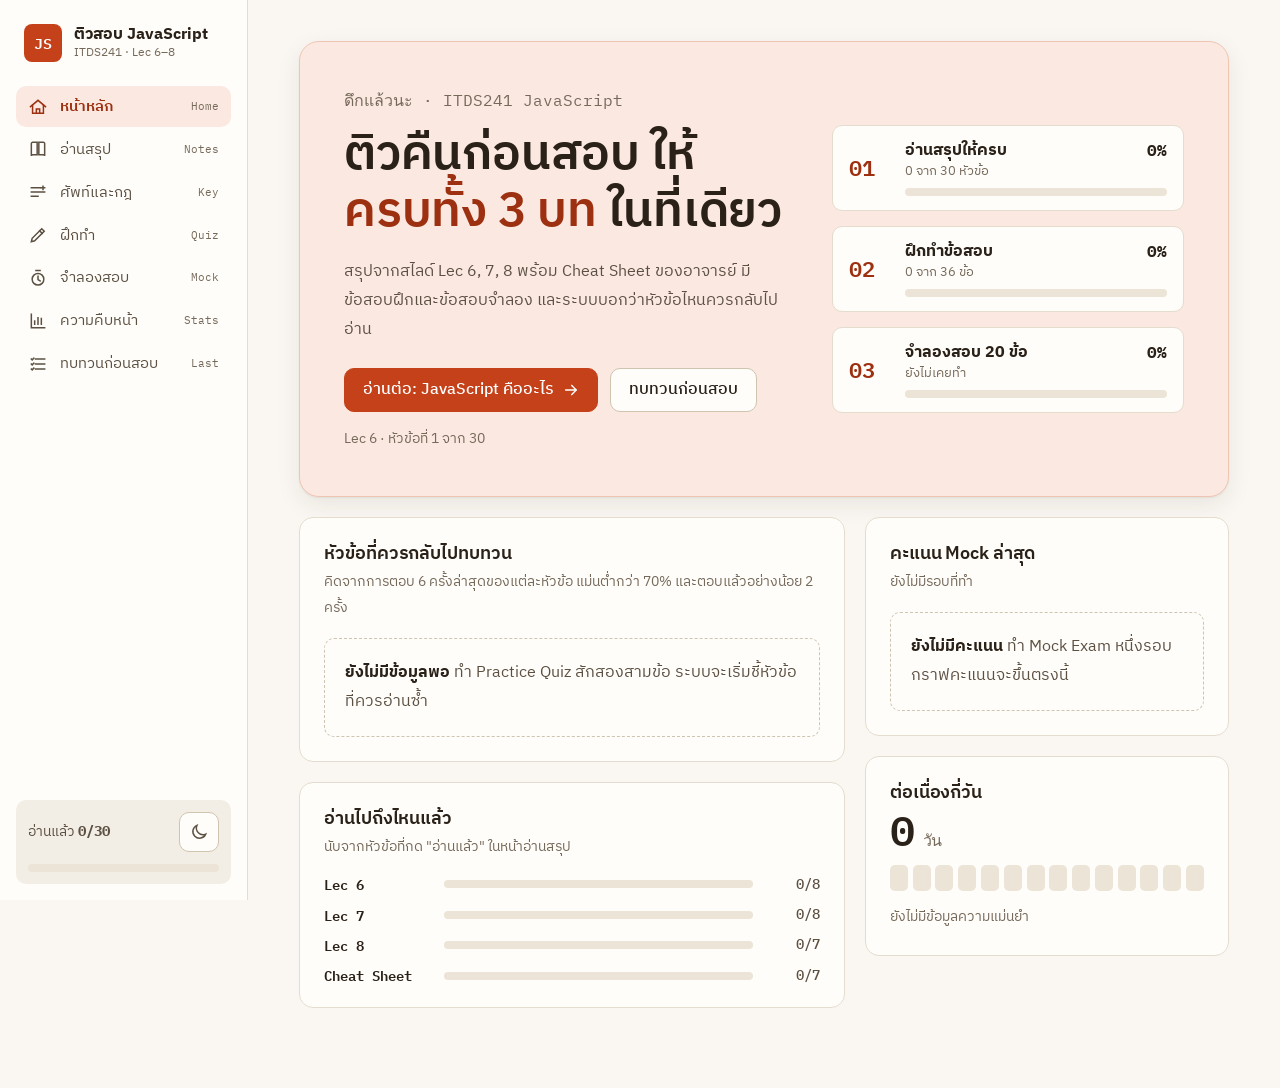
==== JS-Exam-Guide.html @ 0b4a7bf4 "Add JS exam study guide (ITDS241 Lec 6-8 + cheat sheet) Single-file study site with notes, practice " ====
<!doctype html>
<html lang="th" data-theme="light">
<head>
<meta charset="utf-8">
<meta name="viewport" content="width=device-width, initial-scale=1">
<title>JS Exam Guide</title>
<meta name="description" content="สรุปและข้อสอบจำลอง JavaScript ITDS241 Lecture 6, 7, 8 พร้อม Cheat Sheet">
<link rel="preconnect" href="https://fonts.googleapis.com">
<link rel="preconnect" href="https://fonts.gstatic.com" crossorigin>
<link rel="stylesheet" href="https://fonts.googleapis.com/css2?family=IBM+Plex+Mono:wght@400;500;600&family=IBM+Plex+Sans+Thai:wght@400;500;600&display=swap">
<style>
:root {
  --bg: #faf7f2;
  --surface: #fffdf9;
  --surface-2: #f3eee5;
  --surface-3: #ebe4d7;
  --line: #e4dccd;
  --line-strong: #cfc4b0;
  --ink: #2a2118;
  --ink-2: #5c5043;
  --ink-3: #75695a;
  --accent: #c4411a;
  --accent-strong: #9c3010;
  --accent-soft: #fbe9e1;
  --accent-line: #efc4b3;
  --amber: #e8a21a;
  --ok: #1f7a45;
  --ok-soft: #e3f2e8;
  --ok-line: #b5dcc3;
  --bad: #b3261e;
  --bad-soft: #fbe6e4;
  --bad-line: #efbcb7;
  --warn: #7a4e00;
  --warn-soft: #fbf0d4;
  --warn-line: #ecd28f;
  --c-kw: #0e6b5c;
  --c-str: #8a5200;
  --c-num: #b0431a;
  --c-com: #75695a;
  --c-fn: #7a4a12;
  --c-bi: #4a6b1f;
  --c-tag: #0e6b5c;
  --c-attr: #8a5200;
  --shadow: 0 1px 2px rgba(42, 33, 24, .06), 0 8px 24px rgba(42, 33, 24, .08);
  --glass: rgba(250, 247, 242, .82);
  --r-lg: 14px;
  --r-md: 10px;
  --r-sm: 6px;
  --rail: 15.5rem;
  --font: "IBM Plex Sans Thai", "Leelawadee UI", "Noto Sans Thai", Tahoma, system-ui, sans-serif;
  --mono: "IBM Plex Mono", "Cascadia Mono", Consolas, "Courier New", monospace;
  color-scheme: light;
}

:root[data-theme="dark"] {
  --bg: #1b1713;
  --surface: #241f19;
  --surface-2: #2c261f;
  --surface-3: #383028;
  --line: #3a332a;
  --line-strong: #52483b;
  --ink: #f2eadd;
  --ink-2: #cdc1ae;
  --ink-3: #a79a86;
  --accent: #ff8a5c;
  --accent-strong: #ffb08e;
  --accent-soft: #3b2518;
  --accent-line: #6a3d27;
  --amber: #f2b13a;
  --ok: #72d198;
  --ok-soft: #1c3427;
  --ok-line: #2f5c43;
  --bad: #ff948c;
  --bad-soft: #3d2120;
  --bad-line: #6c3835;
  --warn: #f2c14e;
  --warn-soft: #382c10;
  --warn-line: #6a5420;
  --c-kw: #5fd4bd;
  --c-str: #f2c26b;
  --c-num: #ff9a6e;
  --c-com: #a79a86;
  --c-fn: #e0b27a;
  --c-bi: #a9cf74;
  --c-tag: #5fd4bd;
  --c-attr: #f2c26b;
  --shadow: 0 1px 2px rgba(0, 0, 0, .3), 0 10px 28px rgba(0, 0, 0, .35);
  --glass: rgba(27, 23, 19, .82);
  color-scheme: dark;
}

*, *::before, *::after { box-sizing: border-box; }
html { scroll-behavior: smooth; scroll-padding-top: 5.5rem; -webkit-text-size-adjust: 100%; }
body {
  margin: 0;
  background: var(--bg);
  color: var(--ink);
  font: 400 1rem/1.8 var(--font);
  -webkit-font-smoothing: antialiased;
  transition: background-color .25s ease, color .25s ease;
}
h1, h2, h3, h4 { margin: 0; font-weight: 600; line-height: 1.3; letter-spacing: -.005em; }
p { margin: 0 0 1em; }
a { color: var(--accent-strong); text-underline-offset: 3px; }
code, kbd, pre { font-family: var(--mono); }
:focus-visible { outline: 2px solid var(--accent); outline-offset: 2px; border-radius: 4px; }
button { font: inherit; color: inherit; cursor: pointer; }
.sr { position: absolute; width: 1px; height: 1px; overflow: hidden; clip: rect(0 0 0 0); white-space: nowrap; }

/* ---------- shell ---------- */
.app { display: grid; grid-template-columns: var(--rail) minmax(0, 1fr); min-height: 100vh; }
.rail {
  position: sticky; top: 0; height: 100vh; overflow-y: auto;
  display: flex; flex-direction: column; gap: 1.5rem;
  padding: 1.5rem 1rem 1rem;
  background: var(--surface); border-right: 1px solid var(--line);
}
.brand { display: flex; align-items: center; gap: .75rem; padding: 0 .5rem; text-decoration: none; color: var(--ink); }
.brand-mark {
  display: grid; place-items: center; width: 2.4rem; height: 2.4rem;
  background: var(--accent); color: #fff; border-radius: 8px;
  font: 600 .95rem/1 var(--mono);
}
.brand b { display: block; font-size: 1rem; line-height: 1.25; }
.brand small { display: block; color: var(--ink-3); font-size: .78rem; line-height: 1.3; }
.nav { display: flex; flex-direction: column; gap: .15rem; }
.nav a {
  display: flex; align-items: center; gap: .75rem;
  padding: .6rem .75rem; border-radius: var(--r-md);
  color: var(--ink-2); text-decoration: none; font-size: .95rem; line-height: 1.4;
  transition: background-color .15s, color .15s;
}
.nav a svg { flex: none; }
.nav a:hover { background: var(--surface-2); color: var(--ink); }
.nav a[aria-current="page"] { background: var(--accent-soft); color: var(--accent-strong); font-weight: 600; }
.nav .nav-en { margin-left: auto; font: 400 .7rem/1 var(--mono); color: var(--ink-3); }
.rail-foot { margin-top: auto; display: grid; gap: .75rem; padding: .75rem; background: var(--surface-2); border-radius: var(--r-md); }
.rail-foot .row { display: flex; align-items: center; justify-content: space-between; gap: .5rem; font-size: .85rem; color: var(--ink-2); }
.stage { min-width: 0; display: flex; flex-direction: column; }
.topbar { display: none; align-items: center; gap: .75rem; padding: .6rem 1rem; position: sticky; top: 0; z-index: 30; background: var(--glass); backdrop-filter: blur(10px); -webkit-backdrop-filter: blur(10px); border-bottom: 1px solid var(--line); }
.topbar .crumb { font-weight: 600; }
.topbar .spacer { flex: 1; }
.scrim { display: none; }
#view { flex: 1; padding: clamp(1.25rem, 3.2vw, 3rem) clamp(1rem, 4vw, 3.5rem) 5rem; outline: none; }
.page { max-width: 68rem; margin-inline: auto; animation: pageIn .26s cubic-bezier(.2, .7, .2, 1) both; }
@keyframes pageIn { from { opacity: 0; transform: translateY(10px); } to { opacity: 1; transform: none; } }
.readbar { position: fixed; inset: 0 0 auto 0; height: 3px; z-index: 60; pointer-events: none; opacity: 0; transition: opacity .2s; }
.readbar.on { opacity: 1; }
.readbar i { display: block; height: 100%; width: 100%; transform-origin: left; transform: scaleX(0); background: linear-gradient(90deg, var(--accent), var(--amber)); }

/* ---------- common ---------- */
.page-head { margin-bottom: 2rem; max-width: 46rem; }
.page-head .kicker { color: var(--ink-3); font: 500 .85rem/1.4 var(--mono); margin-bottom: .5rem; }
.page-head h1 { font-size: clamp(1.7rem, 3vw, 2.3rem); }
.page-head p { color: var(--ink-2); margin: .6rem 0 0; }
.btn {
  display: inline-flex; align-items: center; justify-content: center; gap: .5rem;
  min-height: 2.75rem; padding: .55rem 1.1rem;
  background: var(--surface); border: 1px solid var(--line-strong); border-radius: var(--r-md);
  font-weight: 500; line-height: 1.3; text-decoration: none; color: var(--ink);
  transition: transform .12s ease, background-color .15s, border-color .15s, box-shadow .15s;
}
.btn:hover { border-color: var(--ink-3); background: var(--surface-2); }
.btn:active { transform: scale(.97); }
.btn-primary { background: var(--accent); border-color: var(--accent); color: #fff; }
.btn-primary:hover { background: var(--accent-strong); border-color: var(--accent-strong); color: #fff; }
:root[data-theme="dark"] .btn-primary { color: #1b1713; }
:root[data-theme="dark"] .btn-primary:hover { color: #1b1713; }
.btn-sm { min-height: 2.25rem; padding: .3rem .75rem; font-size: .88rem; }
.btn[disabled] { opacity: .45; pointer-events: none; }
.icon-btn { display: inline-grid; place-items: center; width: 2.5rem; height: 2.5rem; border: 1px solid var(--line-strong); background: var(--surface); border-radius: var(--r-md); transition: background-color .15s, transform .12s; }
.icon-btn:hover { background: var(--surface-2); }
.icon-btn:active { transform: scale(.93); }
.card { background: var(--surface); border: 1px solid var(--line); border-radius: var(--r-lg); padding: 1.5rem; }
.card h2 { font-size: 1.15rem; margin-bottom: .25rem; }
.card .sub { color: var(--ink-3); font-size: .9rem; margin: 0 0 1rem; }
.chip { display: inline-block; padding: .05rem .5rem; border-radius: var(--r-sm); background: var(--surface-2); color: var(--ink-2); font: 500 .78rem/1.7 var(--mono); border: 1px solid var(--line); }
.chip.acc { background: var(--accent-soft); color: var(--accent-strong); border-color: var(--accent-line); }
.bar { height: .5rem; background: var(--surface-3); border-radius: 99px; overflow: hidden; }
.bar > i { display: block; height: 100%; width: 0; background: var(--accent); border-radius: inherit; transition: width .6s cubic-bezier(.2, .7, .2, 1); }
.bar.ok > i { background: var(--ok); }
.bar.bad > i { background: var(--bad); }
.seg { display: inline-flex; flex-wrap: wrap; gap: .25rem; padding: .25rem; background: var(--surface-2); border-radius: var(--r-md); border: 1px solid var(--line); }
.seg button { border: 0; background: transparent; padding: .35rem .8rem; min-height: 2.25rem; border-radius: 8px; color: var(--ink-2); font-size: .9rem; transition: background-color .15s, color .15s; }
.seg button:hover { color: var(--ink); }
.seg button[aria-pressed="true"], .seg button[aria-selected="true"] { background: var(--surface); color: var(--ink); font-weight: 600; box-shadow: 0 1px 2px rgba(42, 33, 24, .12); }
.empty { padding: 1.25rem; border: 1px dashed var(--line-strong); border-radius: var(--r-md); color: var(--ink-2); background: var(--surface); }
.empty b { color: var(--ink); }
.muted { color: var(--ink-3); }
.mono { font-family: var(--mono); }

/* ---------- dashboard ---------- */
.hero { display: grid; grid-template-columns: minmax(0, 1.25fr) minmax(0, 1fr); gap: clamp(1.5rem, 4vw, 3rem); padding: clamp(1.5rem, 3.5vw, 2.75rem); background: var(--accent-soft); border: 1px solid var(--accent-line); border-radius: 20px; box-shadow: var(--shadow); }
.hero h1 { font-size: clamp(1.9rem, 3.8vw, 3rem); line-height: 1.2; margin-bottom: 1rem; }
.hero h1 em { font-style: normal; color: var(--accent-strong); }
.hero .lead { color: var(--ink-2); max-width: 32rem; }
.hero .actions { display: flex; flex-wrap: wrap; gap: .75rem; margin-top: 1.5rem; }
.plan { display: grid; gap: .9rem; align-content: center; list-style: none; margin: 0; padding: 0; }
.plan li { display: grid; grid-template-columns: 2.6rem 1fr; gap: .9rem; align-items: center; padding: .9rem 1rem; background: var(--surface); border: 1px solid var(--line); border-radius: var(--r-md); transition: transform .15s ease, border-color .15s; }
.plan li:hover { transform: translateY(-2px); border-color: var(--accent-line); }
.plan .n { font: 600 1.35rem/1 var(--mono); color: var(--accent-strong); }
.plan li.done .n { color: var(--ok); }
.plan a { color: inherit; text-decoration: none; display: contents; }
.plan b { display: flex; justify-content: space-between; gap: .5rem; font-size: .98rem; line-height: 1.4; }
.plan small { display: block; color: var(--ink-3); margin-bottom: .45rem; font-size: .84rem; line-height: 1.4; }
.dash-grid { display: grid; grid-template-columns: minmax(0, 1.5fr) minmax(0, 1fr); gap: 1.25rem; margin-top: 1.25rem; align-items: start; }
.stack { display: grid; gap: 1.25rem; }
.weak-list { display: grid; gap: .5rem; list-style: none; padding: 0; margin: 0; }
.weak-item { display: grid; grid-template-columns: 1fr auto; gap: .2rem 1rem; align-items: center; padding: .75rem .95rem; background: var(--surface); border: 1px solid var(--line-strong); border-radius: var(--r-md); text-decoration: none; color: var(--ink); transition: transform .15s, border-color .15s, background-color .15s; }
.weak-item:hover { transform: translateX(3px); border-color: var(--bad); background: var(--bad-soft); }
.weak-item b { font-weight: 600; line-height: 1.4; }
.weak-item .pct { font: 600 .85rem/1 var(--mono); color: var(--bad); background: var(--bad-soft); border: 1px solid var(--bad-line); border-radius: var(--r-sm); padding: .3rem .5rem; }
.weak-item small { grid-column: 1 / -1; color: var(--ink-3); font-size: .85rem; line-height: 1.4; }
.spark { width: 100%; height: auto; display: block; }
.spark text { font: 500 11px var(--mono); fill: var(--ink-3); }
.big-num { font: 600 2.6rem/1 var(--mono); letter-spacing: -.02em; }
.streak-row { display: flex; gap: .3rem; margin-top: .9rem; }
.streak-row .d { flex: 1; height: 1.6rem; max-width: 1.6rem; border-radius: 5px; background: var(--surface-3); }
.streak-row .d.on { background: var(--accent); }
.lec-rows { display: grid; gap: 1rem; }
.lec-row { display: grid; grid-template-columns: 6.5rem 1fr auto; align-items: center; gap: 1rem; }
.lec-row .tag { font: 600 .9rem/1 var(--mono); }
.lec-row .pct { font: 500 .85rem/1 var(--mono); color: var(--ink-2); min-width: 3.2rem; text-align: right; }

/* ---------- notes ---------- */
.notes-bar { position: sticky; top: 0; z-index: 25; margin: 0 calc(-1 * clamp(1rem, 4vw, 3.5rem)) 1.5rem; padding: .7rem clamp(1rem, 4vw, 3.5rem); background: var(--glass); backdrop-filter: blur(10px); -webkit-backdrop-filter: blur(10px); border-bottom: 1px solid var(--line); display: flex; flex-wrap: wrap; align-items: center; gap: .75rem; }
.notes-bar .grow { flex: 1; min-width: 0; }
.notes-bar .toc-btn { display: none; }
.reader { display: grid; grid-template-columns: minmax(0, 46rem) 14.5rem; gap: 3rem; justify-content: center; align-items: start; }
.lec-head { margin-bottom: 2rem; }
.lec-head .num { font: 600 clamp(3rem, 7vw, 4.5rem)/1 var(--mono); color: var(--accent); letter-spacing: -.04em; }
.lec-head h1 { font-size: clamp(1.5rem, 2.6vw, 2rem); margin-top: .25rem; }
.lec-head p { color: var(--ink-2); margin: .5rem 0 0; }
.toc { position: sticky; top: 5rem; max-height: calc(100vh - 7rem); overflow-y: auto; font-size: .88rem; line-height: 1.45; padding-right: .25rem; }
.toc h2 { font-size: .85rem; color: var(--ink-3); font-weight: 500; margin-bottom: .6rem; }
.toc ol { list-style: none; margin: 0; padding: 0; border-left: 1px solid var(--line-strong); }
.toc a { position: relative; display: block; padding: .35rem .75rem; color: var(--ink-2); text-decoration: none; transition: color .15s, background-color .15s; }
.toc a:hover { color: var(--ink); }
.toc a.is-current { color: var(--accent-strong); font-weight: 600; }
.toc a.is-current::before { content: ""; position: absolute; left: -1px; top: 0; bottom: 0; width: 2px; background: var(--accent); }
.toc a.is-read::after { content: " ✓"; color: var(--ok); }
.sec { margin-bottom: 1.25rem; background: var(--surface); border: 1px solid var(--line); border-radius: var(--r-lg); }
.sec-head { display: flex; align-items: center; gap: .75rem; padding: 1rem 1.25rem; }
.sec-toggle { flex: 1; display: flex; align-items: center; gap: .85rem; text-align: left; background: none; border: 0; padding: .15rem 0; min-width: 0; }
.sec-toggle .idx { font: 600 .9rem/1 var(--mono); color: var(--accent-strong); min-width: 1.7rem; }
.sec-toggle h2 { font-size: 1.2rem; flex: 1; }
.sec-toggle .chev { color: var(--ink-3); transition: transform .25s ease; }
.sec[data-open="false"] .chev { transform: rotate(-90deg); }
.read-btn { flex: none; display: inline-flex; align-items: center; gap: .4rem; min-height: 2.25rem; padding: .25rem .7rem; border-radius: var(--r-md); border: 1px solid var(--line-strong); background: transparent; font-size: .85rem; color: var(--ink-2); transition: background-color .15s, color .15s, border-color .15s, transform .12s; }
.read-btn:hover { background: var(--surface-2); }
.read-btn:active { transform: scale(.95); }
.read-btn[aria-pressed="true"] { background: var(--ok-soft); border-color: var(--ok-line); color: var(--ok); font-weight: 600; }
.sec-body { display: grid; grid-template-rows: 1fr; transition: grid-template-rows .3s ease; }
.sec[data-open="false"] .sec-body { grid-template-rows: 0fr; }
.sec-inner { overflow: hidden; min-height: 0; padding: 0 1.25rem; }
.sec[data-open="true"] .sec-inner { padding-bottom: 1.25rem; }
.sec-inner > *:first-child { margin-top: 0; }
.sec h3 { font-size: 1.02rem; margin: 1.6rem 0 .6rem; }
.sec ul, .sec ol { padding-left: 1.3rem; margin: 0 0 1em; }
.sec li { margin-bottom: .3rem; }
.sec p code, .sec li code, .sec td code, .callout code { background: var(--surface-2); border: 1px solid var(--line); border-radius: 4px; padding: .05em .35em; font-size: .88em; }
.callout { margin: 1.1rem 0; padding: 1rem 1.15rem; border-radius: var(--r-md); border: 1px solid var(--line); background: var(--surface-2); }
.callout-title { display: flex; align-items: center; gap: .5rem; margin-bottom: .4rem; font-weight: 600; font-size: .95rem; line-height: 1.4; }
.callout > :last-child { margin-bottom: 0; }
.callout ul, .callout ol { margin-bottom: 0; }
.callout.key { background: var(--accent-soft); border-color: var(--accent-line); }
.callout.key .callout-title { color: var(--accent-strong); }
.callout.warn { background: var(--warn-soft); border-color: var(--warn-line); }
.callout.warn .callout-title { color: var(--warn); }
.callout.note { background: transparent; border-style: dashed; border-color: var(--line-strong); color: var(--ink-2); font-size: .94rem; }
.callout.note .callout-title { color: var(--ink-3); font-weight: 500; }
.callout.key code, .callout.warn code { background: rgba(255, 255, 255, .55); }
:root[data-theme="dark"] .callout.key code, :root[data-theme="dark"] .callout.warn code { background: rgba(0, 0, 0, .25); }
.codebox { margin: 1.1rem 0; border: 1px solid var(--line-strong); border-radius: var(--r-md); overflow: hidden; background: var(--surface-2); }
.code-head { display: flex; align-items: center; justify-content: space-between; padding: .3rem .4rem .3rem .9rem; border-bottom: 1px solid var(--line); font: 500 .76rem/1 var(--mono); color: var(--ink-3); }
.copy { display: inline-flex; align-items: center; gap: .35rem; min-height: 2rem; padding: .2rem .6rem; border: 0; border-radius: 6px; background: transparent; font: 500 .78rem/1 var(--font); color: var(--ink-2); transition: background-color .15s, color .15s, transform .12s; }
.copy:hover { background: var(--surface-3); color: var(--ink); }
.copy:active { transform: scale(.94); }
.copy.done { color: var(--ok); }
.code-pre { margin: 0; padding: .9rem 1rem; overflow-x: auto; font-size: .86rem; line-height: 1.7; tab-size: 2; color: var(--ink); }
.code-pre code { font: inherit; background: none; border: 0; padding: 0; }
.code-out { border-top: 1px dashed var(--line-strong); padding: .7rem 1rem .8rem; background: var(--surface); }
.code-out .lbl { display: block; font: 500 .74rem/1 var(--mono); color: var(--ink-3); margin-bottom: .4rem; }
.code-out pre { margin: 0; font-size: .86rem; line-height: 1.65; white-space: pre-wrap; color: var(--ink); }
.tk-kw { color: var(--c-kw); font-weight: 500; }
.tk-str { color: var(--c-str); }
.tk-num { color: var(--c-num); }
.tk-com { color: var(--c-com); font-style: italic; }
.tk-fn { color: var(--c-fn); }
.tk-bi { color: var(--c-bi); }
.tk-tag { color: var(--c-tag); }
.tk-attr { color: var(--c-attr); }
.tbl-wrap { margin: 1.1rem 0; overflow-x: auto; border: 1px solid var(--line); border-radius: var(--r-md); }
table { width: 100%; border-collapse: collapse; font-size: .92rem; line-height: 1.55; }
th { text-align: left; font-weight: 600; background: var(--surface-2); color: var(--ink-2); font-size: .85rem; }
th, td { padding: .6rem .85rem; vertical-align: top; border-bottom: 1px solid var(--line); }
tr:last-child td { border-bottom: 0; }
td:first-child { color: var(--ink); }
.sec-foot { display: flex; justify-content: space-between; gap: 1rem; margin-top: 2rem; }

/* ---------- concepts ---------- */
.search { position: sticky; top: 0; z-index: 20; display: flex; gap: .6rem; padding: .75rem 0 1rem; background: var(--bg); }
.search input { flex: 1; min-height: 2.9rem; padding: .5rem 1rem; border: 1px solid var(--line-strong); border-radius: var(--r-md); background: var(--surface); color: var(--ink); font: inherit; }
.search input:focus-visible { outline-offset: 0; border-color: var(--accent); }
.kc-block { margin-top: 2.5rem; }
.kc-block > h2 { font-size: 1.3rem; margin-bottom: 1rem; display: flex; align-items: baseline; gap: .75rem; }
.kc-block > h2 small { font: 400 .85rem var(--mono); color: var(--ink-3); }
.syn-grid, .cmp-grid { display: grid; grid-template-columns: repeat(auto-fill, minmax(21rem, 1fr)); gap: 1rem; align-items: start; }
.syn { background: var(--surface); border: 1px solid var(--line); border-radius: var(--r-md); overflow: hidden; transition: border-color .15s, transform .15s; }
.syn:hover { border-color: var(--line-strong); transform: translateY(-2px); }
.syn h3 { font-size: .98rem; padding: .8rem 1rem .5rem; }
.syn .code-pre { white-space: pre-wrap; overflow-wrap: anywhere; }
.syn .codebox { margin: 0; border: 0; border-top: 1px solid var(--line); border-radius: 0; }
.term-list { display: grid; grid-template-columns: repeat(auto-fill, minmax(19rem, 1fr)); gap: .75rem; }
.term { padding: .9rem 1rem; background: var(--surface); border: 1px solid var(--line); border-radius: var(--r-md); }
.term b { display: block; margin-bottom: .15rem; }
.term p { margin: 0; color: var(--ink-2); font-size: .92rem; line-height: 1.65; }
.term a, .pit a, .cmp a { font-size: .82rem; display: inline-block; margin-top: .4rem; }
.cmp { background: var(--surface); border: 1px solid var(--line); border-radius: var(--r-md); overflow: hidden; }
.cmp h3 { font-size: .98rem; padding: .8rem 1rem .6rem; }
.cmp .tbl-wrap { margin: 0; border: 0; border-top: 1px solid var(--line); border-radius: 0; }
.cmp > a { margin: .6rem 1rem .8rem; }
.pit-list { display: grid; gap: .75rem; }
.pit { padding: .9rem 1.1rem; background: var(--warn-soft); border: 1px solid var(--warn-line); border-radius: var(--r-md); }
.pit b { display: flex; align-items: center; gap: .5rem; color: var(--warn); }
.pit p { margin: .2rem 0 0; color: var(--ink); font-size: .94rem; }

/* ---------- quiz ---------- */
.q-tools { display: flex; flex-wrap: wrap; gap: .75rem 1.5rem; align-items: center; margin-bottom: 1.5rem; }
.q-tools .grp { display: flex; align-items: center; gap: .6rem; font-size: .88rem; color: var(--ink-3); }
.quiz { display: grid; grid-template-columns: minmax(0, 1fr) 15rem; gap: 2rem; align-items: start; }
.q-card { background: var(--surface); border: 1px solid var(--line); border-radius: var(--r-lg); padding: clamp(1.25rem, 3vw, 2rem); }
.q-meta { display: flex; flex-wrap: wrap; align-items: center; gap: .5rem; margin-bottom: 1rem; }
.q-meta .no { font: 600 .95rem/1 var(--mono); margin-right: auto; }
.q-text { font-size: 1.12rem; line-height: 1.7; font-weight: 500; margin-bottom: 1rem; }
.q-card .codebox { margin-top: 0; }
.opts { display: grid; gap: .6rem; margin: 1.25rem 0 0; padding: 0; list-style: none; }
.opt { width: 100%; display: grid; grid-template-columns: 2rem 1fr auto; gap: .8rem; align-items: start; text-align: left; padding: .8rem 1rem; background: var(--surface); border: 1.5px solid var(--line-strong); border-radius: var(--r-md); line-height: 1.6; transition: transform .12s ease, border-color .15s, background-color .15s, box-shadow .15s; }
.opt:hover:not([disabled]) { border-color: var(--accent); transform: translateY(-1px); background: var(--accent-soft); }
.opt:active:not([disabled]) { transform: scale(.985); }
.opt[disabled] { cursor: default; }
.opt-key { display: grid; place-items: center; width: 1.75rem; height: 1.75rem; border-radius: 6px; background: var(--surface-2); font: 600 .82rem/1 var(--mono); color: var(--ink-2); border: 1px solid var(--line); }
.opt-txt { white-space: pre-wrap; overflow-wrap: anywhere; padding-top: .1rem; }
.opt.is-code .opt-txt { font-family: var(--mono); font-size: .9rem; }
.opt .mark { width: 1.4rem; height: 1.4rem; margin-top: .2rem; }
.opt.sel { border-color: var(--accent); background: var(--accent-soft); }
.opt.sel .opt-key { background: var(--accent); color: #fff; border-color: var(--accent); }
.opt.correct { border-color: var(--ok); background: var(--ok-soft); }
.opt.correct .opt-key { background: var(--ok); border-color: var(--ok); color: #fff; }
.opt.correct .mark { color: var(--ok); }
.opt.wrong { border-color: var(--bad); background: var(--bad-soft); }
.opt.wrong .opt-key { background: var(--bad); border-color: var(--bad); color: #fff; }
.opt.wrong .mark { color: var(--bad); }
.opt.dim { opacity: .75; }
.opt.pop { animation: pop .45s ease-out; }
.opt.shake { animation: shake .36s ease-in-out; }
@keyframes pop { 0% { box-shadow: 0 0 0 0 rgba(31, 122, 69, .45); } 100% { box-shadow: 0 0 0 12px rgba(31, 122, 69, 0); } }
@keyframes shake { 0%, 100% { transform: none; } 25% { transform: translateX(-5px); } 75% { transform: translateX(5px); } }
.explain { margin-top: 1.25rem; padding: 1.1rem 1.25rem; border-radius: var(--r-md); border: 1px solid var(--line-strong); background: var(--surface-2); animation: pageIn .3s ease both; }
.explain.ok { background: var(--ok-soft); border-color: var(--ok-line); }
.explain.bad { background: var(--bad-soft); border-color: var(--bad-line); }
.explain h3 { font-size: 1rem; display: flex; align-items: center; gap: .5rem; margin-bottom: .4rem; }
.explain.ok h3 { color: var(--ok); }
.explain.bad h3 { color: var(--bad); }
.explain p { margin: 0; color: var(--ink); font-size: .96rem; }
.explain .go { margin-top: .75rem; display: inline-flex; font-size: .9rem; }
.q-foot { display: flex; justify-content: space-between; align-items: center; gap: 1rem; margin-top: 1.5rem; }
.qnav { position: sticky; top: 1.5rem; padding: 1rem; background: var(--surface); border: 1px solid var(--line); border-radius: var(--r-lg); }
.qnav h2 { font-size: .9rem; color: var(--ink-3); font-weight: 500; margin-bottom: .75rem; }
.qdots { display: grid; grid-template-columns: repeat(auto-fill, minmax(2rem, 1fr)); gap: .35rem; }
.qdot { aspect-ratio: 1; min-height: 2rem; display: grid; place-items: center; border-radius: 6px; border: 1px solid var(--line-strong); background: var(--surface); font: 500 .78rem/1 var(--mono); color: var(--ink-2); transition: transform .12s, border-color .15s; }
.qdot:hover { border-color: var(--accent); }
.qdot.ok { background: var(--ok-soft); border-color: var(--ok); color: var(--ok); }
.qdot.bad { background: var(--bad-soft); border-color: var(--bad); color: var(--bad); }
.qdot.has { background: var(--accent-soft); border-color: var(--accent); color: var(--accent-strong); }
.qdot[aria-current="true"] { outline: 2px solid var(--ink); outline-offset: 1px; }
.qnav .legend { display: flex; flex-wrap: wrap; gap: .5rem 1rem; margin-top: .9rem; font-size: .8rem; color: var(--ink-3); }
.qnav .legend i { display: inline-block; width: .7rem; height: .7rem; border-radius: 3px; margin-right: .3rem; vertical-align: -1px; }
.mock-meta { display: flex; flex-wrap: wrap; gap: 1.5rem; margin: 1.5rem 0; }
.mock-meta div { min-width: 6rem; }
.mock-meta b { display: block; font: 600 1.7rem/1.2 var(--mono); }
.mock-meta span { color: var(--ink-3); font-size: .88rem; }
.rules { max-width: 40rem; }
.rules li { margin-bottom: .4rem; }
.timer { font: 600 1.05rem/1 var(--mono); padding: .45rem .8rem; border-radius: var(--r-md); background: var(--surface-2); border: 1px solid var(--line); }
.mock-top { display: flex; align-items: center; justify-content: space-between; gap: 1rem; margin-bottom: 1.25rem; flex-wrap: wrap; }
.result { text-align: center; padding: clamp(1.5rem, 4vw, 2.5rem); background: var(--surface); border: 1px solid var(--line); border-radius: 20px; box-shadow: var(--shadow); }
.score-big { font: 600 clamp(3.5rem, 12vw, 6rem)/1 var(--mono); letter-spacing: -.04em; color: var(--accent-strong); }
.score-big small { font-size: .35em; color: var(--ink-3); letter-spacing: 0; }
.result p { color: var(--ink-2); max-width: 34rem; margin: .75rem auto 0; }
.result .meta { color: var(--ink-3); font: 500 .88rem/1.4 var(--mono); margin: 0 auto .5rem; }
.result .lec-rows { max-width: 32rem; margin: 2rem auto 0; text-align: left; }
.result .actions { display: flex; flex-wrap: wrap; gap: .75rem; justify-content: center; margin-top: 2rem; }
.review { margin-top: 2rem; display: grid; gap: 1rem; }
.review-item { background: var(--surface); border: 1px solid var(--line); border-radius: var(--r-lg); padding: 1.25rem; }
.review-item.ok { border-color: var(--ok-line); }
.review-item.bad { border-color: var(--bad-line); }
.review-item .q-text { font-size: 1rem; }
.review-item .opt { cursor: default; }
.review-item .opt:hover { transform: none; background: var(--surface); border-color: var(--line-strong); }
.review-item .opt.correct:hover { background: var(--ok-soft); border-color: var(--ok); }
.review-item .opt.wrong:hover { background: var(--bad-soft); border-color: var(--bad); }

/* ---------- progress ---------- */
.stats { display: grid; grid-template-columns: repeat(auto-fit, minmax(10rem, 1fr)); gap: 1rem; margin-bottom: 1.25rem; }
.stat { padding: 1.1rem 1.25rem; background: var(--surface); border: 1px solid var(--line); border-radius: var(--r-md); }
.stat b { display: block; font: 600 1.9rem/1.1 var(--mono); }
.stat span { color: var(--ink-3); font-size: .86rem; }
.topic-rows { display: grid; gap: .9rem; }
.topic-row { display: grid; grid-template-columns: minmax(0, 1.2fr) minmax(0, 1fr) 4.5rem; align-items: center; gap: 1rem; }
.topic-row a { color: var(--ink); text-decoration: none; line-height: 1.4; }
.topic-row a:hover { color: var(--accent-strong); text-decoration: underline; }
.topic-row small { display: block; color: var(--ink-3); font-size: .78rem; }
.topic-row .pct { font: 600 .9rem/1 var(--mono); text-align: right; }
.hist { display: grid; gap: .5rem; list-style: none; padding: 0; margin: 0; }
.hist li { display: grid; grid-template-columns: 1fr auto auto; gap: 1rem; padding: .7rem .9rem; background: var(--surface-2); border-radius: var(--r-md); font-size: .92rem; align-items: center; }
.hist .sc { font: 600 1rem/1 var(--mono); }
.danger-zone { margin-top: 2rem; display: flex; justify-content: space-between; align-items: center; gap: 1rem; flex-wrap: wrap; padding: 1rem 1.25rem; border: 1px dashed var(--bad-line); border-radius: var(--r-md); }
.btn-danger { border-color: var(--bad); color: var(--bad); }
.btn-danger:hover { background: var(--bad-soft); border-color: var(--bad); }

/* ---------- last minute ---------- */
.last-top { display: flex; flex-wrap: wrap; align-items: center; justify-content: space-between; gap: 1rem; margin-bottom: 1.5rem; }
.last-grid { display: grid; grid-template-columns: repeat(auto-fit, minmax(22rem, 1fr)); gap: 1.25rem; }
.last-group h2 { font-size: 1.1rem; margin-bottom: .75rem; display: flex; justify-content: space-between; align-items: baseline; }
.last-group h2 small { font: 500 .8rem var(--mono); color: var(--ink-3); }
.check { display: grid; grid-template-columns: 1.4rem 1fr; gap: .75rem; padding: .55rem .25rem; cursor: pointer; border-bottom: 1px solid var(--line); line-height: 1.6; font-size: .95rem; }
.check:last-child { border-bottom: 0; }
.check input { appearance: none; -webkit-appearance: none; width: 1.3rem; height: 1.3rem; margin-top: .2rem; border: 1.5px solid var(--line-strong); border-radius: 5px; background: var(--surface); display: grid; place-items: center; cursor: pointer; transition: background-color .15s, border-color .15s, transform .12s; }
.check input:active { transform: scale(.88); }
.check input:checked { background: var(--ok); border-color: var(--ok); }
.check input:checked::after { content: ""; width: .35rem; height: .65rem; border: solid #fff; border-width: 0 2px 2px 0; transform: translateY(-1px) rotate(45deg); }
.check input:checked + span { color: var(--ink-3); text-decoration: line-through; text-decoration-color: var(--line-strong); }
.check a { font-size: .8rem; margin-left: .4rem; }

/* ---------- toasts, modal ---------- */
.toasts { position: fixed; right: 1rem; bottom: 1rem; z-index: 90; display: grid; gap: .5rem; max-width: min(24rem, calc(100vw - 2rem)); }
.toast { display: flex; gap: .6rem; align-items: flex-start; padding: .75rem 1rem; background: var(--ink); color: var(--bg); border-radius: var(--r-md); box-shadow: var(--shadow); font-size: .92rem; line-height: 1.5; animation: toastIn .28s cubic-bezier(.2, .7, .2, 1) both; }
.toast.out { animation: toastOut .22s ease-in both; }
@keyframes toastIn { from { opacity: 0; transform: translateY(12px) scale(.97); } to { opacity: 1; transform: none; } }
@keyframes toastOut { to { opacity: 0; transform: translateY(8px); } }
dialog { width: min(28rem, calc(100vw - 2rem)); padding: 1.5rem; border: 1px solid var(--line-strong); border-radius: 18px; background: var(--surface); color: var(--ink); box-shadow: var(--shadow); }
dialog::backdrop { background: rgba(30, 22, 14, .45); backdrop-filter: blur(3px); }
dialog[open] { animation: pageIn .22s ease both; }
dialog h2 { font-size: 1.2rem; margin-bottom: .5rem; }
dialog p { color: var(--ink-2); }
dialog .actions { display: flex; justify-content: flex-end; gap: .6rem; margin-top: 1.25rem; flex-wrap: wrap; }

/* ---------- responsive ---------- */
@media (max-width: 1100px) {
  .reader { grid-template-columns: minmax(0, 1fr); }
  .toc { display: none; position: static; max-height: none; padding: 1rem; margin-bottom: 1.25rem; background: var(--surface); border: 1px solid var(--line); border-radius: var(--r-md); }
  .toc.open { display: block; }
  .notes-bar .toc-btn { display: inline-flex; }
}
@media (max-width: 900px) {
  .app { grid-template-columns: minmax(0, 1fr); }
  .rail { position: fixed; z-index: 70; inset: 0 auto 0 0; width: min(18rem, 86vw); transform: translateX(-102%); transition: transform .28s cubic-bezier(.2, .7, .2, 1); box-shadow: var(--shadow); }
  body.nav-open .rail { transform: none; }
  .scrim { display: block; position: fixed; inset: 0; z-index: 65; background: rgba(30, 22, 14, .4); opacity: 0; pointer-events: none; transition: opacity .25s; }
  body.nav-open .scrim { opacity: 1; pointer-events: auto; }
  .topbar { display: flex; }
  .hero, .dash-grid, .quiz { grid-template-columns: minmax(0, 1fr); }
  .qnav { position: static; }
  .notes-bar { top: 3.4rem; }
  html { scroll-padding-top: 7.5rem; }
}
@media (max-width: 560px) {
  .opt { grid-template-columns: 1.75rem 1fr auto; padding: .7rem .8rem; gap: .6rem; }
  .topic-row { grid-template-columns: minmax(0, 1fr) 3.5rem; }
  .topic-row .bar { grid-column: 1 / -1; order: 3; }
  .lec-row { grid-template-columns: 5.6rem 1fr auto; gap: .6rem; }
  .last-grid, .syn-grid, .cmp-grid, .term-list { grid-template-columns: minmax(0, 1fr); }
  .sec-head { padding: .9rem 1rem; flex-wrap: wrap; }
  .sec-inner { padding-inline: 1rem; }
  .read-btn span { display: none; }
}

@media (prefers-reduced-motion: reduce) {
  html { scroll-behavior: auto; }
  *, *::before, *::after { animation-duration: .001ms !important; animation-iteration-count: 1 !important; transition-duration: .001ms !important; }
}

@media print {
  .rail, .topbar, .scrim, .readbar, .toasts, .last-top .btn, .check a { display: none !important; }
  .app { display: block; }
  body { background: #fff; color: #000; font-size: 11pt; line-height: 1.55; }
  #view { padding: 0; }
  .page { animation: none; max-width: none; }
  .card, .last-group { border-color: #bbb; break-inside: avoid; }
  .last-grid { grid-template-columns: 1fr 1fr; gap: .75rem; }
  .check { padding: .3rem 0; }
}

</style>
</head>
<body>
<div class="readbar" aria-hidden="true"><i></i></div>
<div class="app">
  <aside class="rail" id="rail" aria-label="เมนูหลัก">
    <a class="brand" href="#/dashboard"><span class="brand-mark" aria-hidden="true">JS</span><span><b>ติวสอบ JavaScript</b><small>ITDS241 · Lec 6–8</small></span></a>
    <nav class="nav" id="nav" aria-label="หน้าต่างๆ"></nav>
    <div class="rail-foot">
      <div class="row"><span>อ่านแล้ว <b id="rail-read" class="mono">0/0</b></span><button class="icon-btn" type="button" data-theme-btn aria-label="สลับธีม"></button></div>
      <div class="bar"><i id="rail-bar"></i></div>
    </div>
  </aside>
  <div class="scrim" id="scrim"></div>
  <div class="stage">
    <header class="topbar">
      <button class="icon-btn" type="button" id="menu-btn" aria-label="เปิดเมนู"></button>
      <span class="crumb" id="crumb">หน้าหลัก</span>
      <span class="spacer"></span>
      <button class="icon-btn" type="button" data-theme-btn aria-label="สลับธีม"></button>
    </header>
    <main id="view" tabindex="-1"><noscript>ต้องเปิด JavaScript เพื่อใช้งานหน้านี้</noscript></main>
  </div>
</div>
<div class="toasts" id="toasts" role="status" aria-live="polite"></div>
<dialog id="modal"></dialog>
<script>
const NOTES = [];
NOTES.push({
  id: 'l6', num: '06', short: 'Lec 6', title: 'Introduction to JavaScript',
  sub: 'พื้นฐานภาษา: ตัวแปร ชนิดข้อมูล ตัวดำเนินการ และโครงสร้างควบคุม',
  sections: [
    {
      id: 'l6-what', title: 'JavaScript คืออะไร',
      blocks: [
        ['p', 'Web Application หนึ่งตัวประกอบด้วย <b>ไฟล์ HTML 1 ไฟล์</b> (เนื้อหาและโครงสร้างหน้า) กับไฟล์เสริมจำนวนศูนย์หรือมากกว่า ได้แก่ media (รูป เสียง วิดีโอ), <b>CSS</b> (รูปแบบการแสดงผล) และ <b>JavaScript</b> (พฤติกรรมโต้ตอบ)'],
        ['key', 'JavaScript (JS) ตามสไลด์', '<ul><li>ออกแบบมาเพื่อเพิ่ม <b>interactivity</b> ให้หน้า HTML</li><li>เป็น <b>scripting language</b> และเป็น lightweight programming language</li><li>มักฝังอยู่ในหน้า HTML โดยตรง</li><li>เป็น <b>interpreted language</b> คือสคริปต์ทำงานได้เลยโดย <b>ไม่ต้องคอมไพล์ล่วงหน้า</b></li><li>มีไลบรารีสำเร็จรูปจำนวนมากเรียกว่า <b>API</b> (Application Programming Interface)</li></ul>'],
        ['h', 'JS ทำอะไรได้บ้าง'],
        ['list', ['ใส่ข้อความแบบ dynamic ลงในหน้า HTML', 'ตอบสนองต่อ event', 'อ่านและเขียน HTML element', 'ตรวจสอบความถูกต้องของข้อมูล (validate)', 'ตรวจจับ browser ของผู้เข้าชม', 'สร้าง cookie']],
      ],
    },
    {
      id: 'l6-use', title: 'วิธีใช้ JavaScript ในหน้าเว็บ',
      blocks: [
        ['p', 'มี 2 วิธี: ฝังโค้ดในแท็ก <code>&lt;script&gt;</code> โดยตรง หรือนำเข้าจากไฟล์ <code>.js</code> ด้วย <code>src</code>'],
        ['code', 'html', '<script> // เริ่ม JavaScript\n  /* --- This is your JS Code --- */\n  console.log("Hello World!!!");\n<\/script> // จบ JavaScript', 'Hello World!!! (แสดงใน Console)', { norun: true }],
        ['p', 'แท็ก <code>&lt;script&gt;</code> วางได้ทั้งใน <code>&lt;head&gt;</code>, <code>&lt;body&gt;</code> หรือทั้งสองที่'],
        ['code', 'html', '<\!-- something.html -->\n<script src="myScript.js"><\/script>\n\n// myScript.js\n/* All JS codes are written here */\nconsole.log("Hello Word!!!");', null, { norun: true }],
        ['warn', 'ในไฟล์ <code>.js</code> <b>ไม่ต้องใส่</b> แท็ก <code>&lt;script&gt;</code> เพราะทุกอย่างในไฟล์เป็นไวยากรณ์ JS อยู่แล้ว'],
      ],
    },
    {
      id: 'l6-vars', title: 'ตัวแปร (Variables)',
      blocks: [
        ['key', 'Variable', 'วิธีให้โปรแกรม <b>เก็บข้อมูลชั่วคราว</b> แล้วอ้างถึงด้วยชื่อ ใช้คีย์เวิร์ด <code>var</code> (หรือ <code>let</code>/<code>const</code> ตั้งแต่ ES6) ประกาศตัวแปร ต้องมีชื่อ และจะกำหนดค่าเริ่มต้นหรือไม่ก็ได้'],
        ['code', 'js', 'var firstName = "Wudhichart"; // Declaration and Initialization\nvar lastName, fullinfo;           // Declaration\nvar ID;\n\nID = "9999999";                   // Assignment\nlastName = "Sawangphol";\n\nfullinfo = ID + " " + firstName + " " + lastName; // String concatenation\nconsole.log(fullinfo);', '9999999 Wudhichart Sawangphol'],
        ['h', 'กฎการตั้งชื่อตัวแปร (ตามสไลด์)'],
        ['list', ['ต้องขึ้นต้นด้วย <b>ตัวอักษร</b>', 'ประกอบด้วยตัวอักษรและตัวเลขเท่านั้น <b>ห้ามมีช่องว่าง</b>', 'ห้ามตรงกับ JavaScript keyword เช่น <code>var</code>']],
        ['h', 'Assignment statement'],
        ['p', 'ใน JS เครื่องหมาย <code>=</code> <b>ไม่ใช่เครื่องหมายเท่ากับ</b> แบบคณิตศาสตร์ แต่เป็น <b>assignment operator</b> (เอาค่าทางขวาไปเก็บในตัวแปรทางซ้าย)'],
        ['code', 'js', 'var firstName = "Wudhichart"; // Declaration & Initialization\nfirstName = "Jidapa";            // Assignment\nlet nickName;                    // Declaration\nnickName = "Pa";                 // Assignment\nfirstName = firstName + " " + nickName;\nconsole.log(firstName);', 'Jidapa Pa'],
        ['h', 'var vs let vs const'],
        ['table', ['', 'var', 'let', 'const'], [
          ['ขอบเขต (scope)', 'function scope', 'block scope', 'block scope'],
          ['เปลี่ยนค่าได้', 'ได้', 'ได้', 'ไม่ได้'],
          ['ประกาศซ้ำ', 'ได้', 'ไม่ได้ (ใน scope เดียวกัน)', 'ไม่ได้'],
        ]],
        ['p', 'Block คือชุดวงเล็บปีกกาเปิด-ปิด <code>{ }</code> ตามที่ Cheat Sheet ให้นิยาม ตัวแปรที่ไม่ได้อยู่ใน function หรือ block เป็น <b>global scope</b>'],
        ['code', 'js', 'var number = 1;       /* First code block */\n{                     /* Another code block */\n  var number = 4;\n}\nconsole.log("number is " + number);', 'number is 4'],
        ['code', 'js', 'let number = 2;       /* First code block */\n{                     /* Another code block */\n  let number = 5;\n}\nconsole.log("number is " + number);', 'number is 2'],
        ['note', '<code>var</code> ใน block ไม่ได้สร้างตัวแปรใหม่ มันทับตัวแปรเดิมจึงได้ <b>4</b> ส่วน <code>let</code> ใน block สร้างตัวแปรแยกของ block นั้น ตัวนอกจึงยังเป็น <b>2</b>'],
        ['code', 'js', 'const number = 1;\nnumber = 2; // const ห้ามเปลี่ยนค่าและห้ามประกาศซ้ำ', 'TypeError: Assignment to constant variable.', { norun: true }],
        ['warn', '<b>กับดักในสไลด์ (Lec 6 หน้า 40)</b> ตัวอย่างลูป <code>for (let j = 0; j&lt;10; i++)</code> เงื่อนไขใช้ <code>j</code> แต่ตัวที่เพิ่มค่าคือ <code>i</code> ทำให้ j ไม่เคยเปลี่ยน ลูปจึงวนไม่รู้จบ (ข้อสังเกตของผู้จัดทำ ไม่ใช่เนื้อหาที่สไลด์อธิบาย)'],
        ['h', 'แสดงผลลัพธ์ (Displaying Output)'],
        ['list', ['มี 2 ที่: บน <b>console</b> (ใช้กับนักพัฒนา) และบน <b>เว็บเพจ</b>', '<code>console.log()</code> สั่งให้ JS เขียนค่าของ expression ออกที่ console', 'เปิด console: Windows กด <b>F12</b>, macOS กด <b>option+cmd+J</b>']],
        ['code', 'js', 'var number1;\nconsole.log(number1);\nnumber1 = 10;\nconsole.log(number1);\nnumber1 += 10;\nconsole.log(number1);', 'undefined\n10\n20'],
      ],
    },
    {
      id: 'l6-types', title: 'ชนิดข้อมูลและ Built-in Objects',
      blocks: [
        ['key', 'ชนิดข้อมูลตามสไลด์ Lec 6 (6 ชนิด)', '<b>Boolean</b> (true/false), <b>Number</b> (ช่วง −(2<sup>53</sup>−1) ถึง 2<sup>53</sup>−1), <b>String</b>, <b>Null</b> (ตั้งใจให้ไม่มีค่า "Nothing"), <b>Undefined</b> (ตัวแปรที่ยังไม่ได้กำหนดค่า), <b>Objects</b> (user-defined และ built-in)'],
        ['note', 'Cheat Sheet นับ <b>Symbol</b> เป็น primitive ด้วย (ใช้เป็น identifier ของ property) และ Lec 8 บอกว่า <b>BigInt</b> เป็น primitive ใหม่ใน ES2020 จึงอย่าสับสนกับ "6 ชนิด" ของสไลด์ Lec 6'],
        ['key', 'Weakly typed', 'JS เป็นภาษา <b>weakly typed</b> ตัวแปรตัวเดียวเก็บค่าชนิดต่างกันได้ตลอดการทำงาน ใช้ <code>typeof</code> ตรวจชนิด'],
        ['code', 'js', 'var myNum = 10;\nconsole.log("myNum type is " + (typeof myNum));\nmyNum = "Hello World!!"; // เปลี่ยนชนิดได้\nconsole.log("myNum type is " + (typeof myNum));\nconsole.log(typeof true);', 'myNum type is number\nmyNum type is string\nboolean'],
        ['h', 'User-defined object'],
        ['p', 'Object อธิบายสิ่งหนึ่งด้วยข้อมูลหลายตัว (property) เข้าถึงได้ด้วย <code>.property</code> หรือ <code>["property"]</code> (ชื่อที่มีช่องว่างต้องใช้วงเล็บเหลี่ยม) และตัวแปร object เก็บ <b>reference</b> จึงชี้ไปอ็อบเจ็กต์เดียวกันได้'],
        ['code', 'js', 'var wudhichart = {\n  firstName: "Wudhichart", lastName: "sawangphol",\n  age: 30, feesPaid: true\n};\nvar aCandidate, aProperty;\naCandidate = wudhichart;\n\nwudhichart.age = 40;\nconsole.log("Wudhichart is " + wudhichart.age + " years old.");\nconsole.log("Candidate is " + aCandidate.age + " years old.");\n\nwudhichart["feesPaid"] = false;\nconsole.log("Candidate up-to-date with fees: " + aCandidate["feesPaid"]);\n\naCandidate["parking permit"] = "blue";\nconsole.log("Wudhichart\'s parking permit is " + wudhichart["parking permit"]);\n\naProperty = "parking permit";\nconsole.log("Wudhichart\'s parking permit is " + wudhichart[aProperty]);\naProperty = "age";\nconsole.log("Wudhichart is " + wudhichart[aProperty] + " years old.");',
          'Wudhichart is 40 years old.\nCandidate is 40 years old.\nCandidate up-to-date with fees: false\nWudhichart\'s parking permit is blue\nWudhichart\'s parking permit is blue\nWudhichart is 40 years old.'],
        ['h', 'Built-in Standard objects: Number, Math, Date, Array, String'],
        ['table', ['Object', 'หน้าที่ตามสไลด์', 'ตัวอย่าง method/property'], [
          ['Number', 'wrapper object สำหรับค่าตัวเลข', 'Number.parseInt, parseFloat, isNaN, isInteger; instance: toString, valueOf, toExponential'],
          ['Math', 'ค่าคงที่และฟังก์ชันคณิตศาสตร์ (<b>ไม่มี constructor</b>)', 'Math.PI, Math.SQRT2, Math.pow(x,y), Math.round(x), Math.abs(x)'],
          ['Date', 'ช่วงเวลาหนึ่ง นับเป็น <b>มิลลิวินาทีตั้งแต่ 1 มกราคม 1970 UTC</b>', 'new Date(), Date.parse(); getDate, getDay, getFullYear'],
          ['Array', 'global object สำหรับสร้างอาร์เรย์ (list-like)', 'length, push, pop, indexOf, Array.isArray, forEach, map, filter, reduce'],
          ['String', 'constructor ของสตริง (ลำดับตัวอักษร)', 'length, charAt, split, substring'],
        ]],
        ['code', 'js', 'console.log(Number.parseInt("10.569"));\nconsole.log(Number.parseFloat("10.569"));\nconsole.log(Number.parseInt("Hello"));   // NaN: Not a Number\nconsole.log(Number.isNaN(Number.parseInt("Hi")));\n\nvar aNum1 = new Number("10");\nconsole.log(aNum1.toString());\nconsole.log(aNum1.valueOf());\nconsole.log(aNum1.toExponential());', '10\n10.569\nNaN\ntrue\n10\n10\n1e+1'],
        ['code', 'js', 'console.log("The valus of PI is " + Math.PI);\nconsole.log("5^2 = " + Math.pow(5,2));', 'The valus of PI is 3.141592653589793\n5^2 = 25'],
        ['note', 'สตริง "The valus of PI" ในสไลด์สะกดว่า valus ตามต้นฉบับ'],
        ['key', 'การสร้าง Date', '<code>new Date()</code> = เวลาปัจจุบัน, <code>new Date(value)</code> = รับมิลลิวินาที, <code>new Date(dateString)</code> = รับสตริงรูปแบบ <b>ISO 8601</b> เช่น <code>2017-08-13T10:20:30</code> (YYYY-MM-DDTHH:mm:ss)'],
        ['code', 'js', 'var instructors = ["Wudhichart", "Wud"];\nvar anArray = new Array(5);\nconsole.log(instructors[0]);\nconsole.log(Array.isArray(instructors));\nconsole.log(instructors.length);\nconsole.log(instructors.indexOf("Wud"));', 'Wudhichart\ntrue\n2\n1'],
        ['list', ['<code>arrObj.pop()</code> ลบและคืนค่าตัวสุดท้าย', '<code>arrObj.push()</code> เพิ่มตั้งแต่หนึ่งตัวต่อท้าย', '<code>arrObj.indexOf(value)</code> คืน index แรกที่ค่าเท่ากัน (ไม่พบ = −1)', 'method วนซ้ำ: <code>forEach, map, filter, reduce, reduceRight, every, some, indexOf, lastIndexOf</code>']],
        ['code', 'js', 'var str = "Hello World";            // Primitive string\nvar str_obj = new String("Hello World"); // String object\nconsole.log(str_obj.length);\nconsole.log(str_obj.charAt(1));\nconsole.log(str_obj.split(" "));\nconsole.log(str_obj.substring(3,10));', '11\ne\nHello,World\nlo Worl'],
        ['note', 'ใน Console จริง <code>split(" ")</code> จะแสดงเป็นอาร์เรย์ <code>["Hello", "World"]</code> ที่นี่แสดงด้วย String() จึงเห็นเป็น Hello,World'],
      ],
    },
    {
      id: 'l6-ops', title: 'Operators',
      blocks: [
        ['h', 'Arithmetic'],
        ['table', ['Operator', 'ความหมาย', 'ตัวอย่าง'], [
          ['+  -  *  /', 'บวก ลบ คูณ หาร', 'x + y'],
          ['%', 'Remainder (เศษหลังหาร)', '5 % 3 = 2'],
          ['**', 'Exponentiation (ยกกำลัง)', 'x ** y'],
          ['++ / --', 'Increment / Decrement', '++x หรือ x++'],
          ['-x / +x', 'Unary negation / Unary plus', '-x'],
        ]],
        ['p', 'ลำดับการคำนวณ: วงเล็บก่อน → คูณ/หาร/เศษ → บวก/ลบ ตัวดำเนินการ + − * / % เป็น <b>binary operator</b>'],
        ['h', 'Assignment'],
        ['table', ['Operator', 'ตัวอย่าง', 'ความหมาย'], [
          ['=', 'x = y', 'ใส่ค่า y ลง x'],
          ['+=', 'x += y', 'x = x + y'],
          ['-=', 'x -= y', 'x = x − y'],
          ['*=', 'x *= y', 'x = x * y'],
          ['/=', 'x /= y', 'x = x / y'],
          ['%=', 'x %= y', 'x = x % y'],
          ['**=', 'x **= y', 'x = x ** y'],
        ]],
        ['h', 'Comparison: strict vs type-converting'],
        ['key', '=== กับ ==', '<b>===</b> (strict) เป็นจริงเมื่อ <b>ชนิดและค่า</b> ตรงกัน ส่วน <b>==</b> (type-converting) จะแปลงชนิดของ operand ก่อนเทียบ'],
        ['code', 'js', 'console.log("1" === 1);   // false\nconsole.log("1" === "1"); // true\nconsole.log("1" == 1);    // true\nconsole.log("1" == "1");  // true', 'false\ntrue\ntrue\ntrue'],
        ['p', 'ตัวเปรียบเทียบอื่น: <code>!=</code>, <code>!==</code>, <code>&gt;</code>, <code>&gt;=</code>, <code>&lt;</code>, <code>&lt;=</code>'],
        ['h', 'Logical'],
        ['table', ['A', 'B', 'A && B', 'A || B'], [['T', 'T', 'T', 'T'], ['T', 'F', 'F', 'T'], ['F', 'T', 'F', 'T'], ['F', 'F', 'F', 'F']]],
        ['p', '<code>!</code> (NOT) กลับค่า: <code>!T = F</code>, <code>!F = T</code>'],
        ['h', 'Operator precedence (สูง → ต่ำ)'],
        ['list', ['1. Grouping <code>( )</code>', '2. Postfix increment/decrement', '3. Logical NOT, Unary plus/negation, Prefix increment/decrement (เรียงขวาไปซ้าย)', '4. Exponentiation', '5. Multiplication, Division, Remainder (ซ้ายไปขวา)', '6. Addition, Subtraction (ซ้ายไปขวา)', '7. &lt;, &lt;=, &gt;, &gt;= (ซ้ายไปขวา)', '8. (Strict) Equality / Inequality (ซ้ายไปขวา)', '9. Logical AND', '10. Logical OR', '11. Assignment']],
        ['code', 'js', 'console.log(2 + 3 * 4 ** 2);\nconsole.log((2 + 3) * 4);', '50\n20'],
      ],
    },
    {
      id: 'l6-control', title: 'โครงสร้างควบคุม: การตัดสินใจ',
      blocks: [
        ['p', 'โค้ด JS ทำงานเป็นลำดับ statement ต่อกัน ส่วน <b>decision</b> เลือก block ที่จะรันตามค่าของเงื่อนไข และ <b>repetition</b> รัน block ซ้ำขณะที่เงื่อนไขยังเป็นจริง เงื่อนไขของ <code>if</code> ต้องเป็นค่าที่ให้ผล Boolean (comparison, logical หรือฟังก์ชันที่คืน boolean)'],
        ['h', 'if'],
        ['code', 'js', 'var num1 = 1, str1 = \'1\';\nif (num1 === str1) {\n  console.log("The condition num1 === str1 is " + (num1 === str1));\n}\nconsole.log("done");', 'done'],
        ['note', 'เงื่อนไขเป็น false (ชนิดต่างกัน) จึง <b>ไม่พิมพ์อะไรจาก if</b> บรรทัด "done" เป็นของผู้จัดทำเพิ่มเพื่อให้เห็นว่าโปรแกรมทำงานต่อ'],
        ['h', 'if-else'],
        ['code', 'js', 'var num1 = 10, str1 = \'1\';\nif (num1 === str1) {\n  console.log("The condition num1 === str1 is " + (num1 === str1));\n} else {\n  console.log("The condition num1 === str1 is " + (num1 === str1));\n}', 'The condition num1 === str1 is false'],
        ['h', 'Conditional (ternary) operator'],
        ['p', 'ทางลัดของ if-else รูปแบบ <code>condition ? expr1 : expr2</code>'],
        ['code', 'js', 'var num1 = 1;\nvar num2 = 3;\nvar biggerNumber = num1 > num2 ? num1 : num2;\nconsole.log("biggerNumber is " + biggerNumber);', 'biggerNumber is 3'],
        ['h', 'if-else-if'],
        ['code', 'js', 'var mark = 75;\nvar grade = "";\nif ((mark >= 0) && (mark < 50)) {\n  grade = "F";\n} else if ((mark >= 50) && (mark < 60)) {\n  grade = "D";\n} else if (mark >= 60 && mark < 70) {\n  grade = "C";\n} else if (mark >= 70 && mark < 80) {\n  grade = "B";\n} else if (mark >= 80 && mark <= 100) {\n  grade = "A";\n} else {\n  grade = "ERROR: range violation for mark: " + mark;\n}\nconsole.log("The grade is " + grade);', 'The grade is B'],
        ['h', 'switch'],
        ['p', 'จับคู่ค่าของ expression กับ <code>case</code> แล้วรัน block ของ case นั้น ถ้าไม่ตรงสักตัวจะรัน <code>default</code> ใช้ <code>break</code> เพื่อออกจาก switch'],
        ['code', 'js', 'var expr = "Soda";\nswitch (expr) {\n  case \'Coke\':\n    console.log(\'Coke is 30 Baht.\');\n    break;\n  case \'Diet Coke\':\n    console.log(\'Diet Coke is 30 Baht.\');\n    break;\n  case \'Soda\':\n  case \'Sparking Water\':\n    console.log(\'Soda or Sparking Water is 30 Baht.\');\n    break;\n  default:\n    console.log(\'Sorry, we are out of \' + expr + \'.\');\n}', 'Soda or Sparking Water is 30 Baht.'],
        ['warn', '<code>case \'Soda\':</code> ไม่มี <code>break</code> จึง <b>ตกลงไป</b> (fall through) ทำงานของ case ถัดไป ใช้เทคนิคนี้รวมหลายค่าให้ทำสิ่งเดียวกัน'],
      ],
    },
    {
      id: 'l6-loops', title: 'โครงสร้างควบคุม: การวนซ้ำ',
      blocks: [
        ['key', 'หลักของลูป', 'ก่อนเข้าลูปครั้งแรกเงื่อนไขต้องเป็นจริง และโค้ดในลูปต้อง <b>เปลี่ยนเงื่อนไขของลูป</b> เพื่อให้ลูปจบได้ ไม่เป็นลูปไม่รู้จบ ชนิดของลูป: while, do-while, for, label'],
        ['h', 'while'],
        ['code', 'js', 'var n = 0;\nvar x = 0;\nwhile (n < 10) {\n  n++;\n  x += n;\n}\nconsole.log("n = " + n + ", x = " + x);', 'n = 10, x = 55'],
        ['h', 'do-while ทำอย่างน้อย 1 ครั้ง'],
        ['code', 'js', '// while vs. do-while\nvar n = 1, x = 0;\nwhile (n < 1) { n++; x += n; }\nconsole.log("n = " + n + ", x = " + x);\n\nn = 1; x = 0;\ndo { n++; x += n; } while (n < 1);\nconsole.log("n = " + n + ", x = " + x);', 'n = 1, x = 0\nn = 2, x = 2'],
        ['note', 'while ตรวจเงื่อนไขก่อน (ไม่รันเลยถ้าเป็นเท็จ) ส่วน do-while รันก่อนแล้วค่อยตรวจ จึงรันอย่างน้อยหนึ่งรอบ'],
        ['h', 'for'],
        ['code', 'js', 'for (var i = 0; i < 3; i++) {\n  console.log("i = " + i);\n}', 'i = 0\ni = 1\ni = 2'],
        ['p', 'รูปแบบ <code>for ([initialization]; [condition]; [final-expression])</code> ตามสไลด์ (ตัวอย่างต้นฉบับวน 0–9 ที่นี่ย่อเหลือ 0–2)'],
        ['h', 'Label + break / continue'],
        ['list', ['<b>label</b> ใช้เป็นชื่อเรียกของ block เพื่ออ้างถึง ใช้กับ break และ continue', '<code>break [label]</code> หยุด loop, switch หรือ label ปัจจุบัน', '<code>continue [label]</code> ข้ามรอบปัจจุบัน แล้วไปรอบถัดไปของ loop (หรือ loop ที่มี label)']],
        ['code', 'js', 'var i, ind = 5;\nmyForLoop:\nfor (i = 0; i < 10; i++) {\n  if (i == ind) {\n    break myForLoop;\n  }\n}\nconsole.log("Break at i=" + ind + "!!");', 'Break at i=5!!'],
        ['code', 'js', 'var i;\nmyForLoop:\nfor (i = 0; i < 10; i++) {\n  if (i % 3 == 0)\n    continue myForLoop;\n  console.log(i);\n}', '1\n2\n4\n5\n7\n8'],
        ['h', 'Counter-controlled vs Sentinel-controlled'],
        ['table', ['', 'Counter-controlled', 'Sentinel-controlled'], [
          ['ควบคุมด้วย', 'ตัวนับที่อัปเดตทุกรอบ', 'ค่าพิเศษ (sentinel) ที่ปรากฏเมื่อไรก็จบ'],
          ['จำนวนรอบ', 'รู้ล่วงหน้า', 'ไม่รู้ล่วงหน้า'],
          ['มักใช้กับ', 'for และ while', 'while'],
        ]],
        ['code', 'js', 'var flag = 0;\nwhile (!flag) {\n  // if some condition met\n  //   set flag = 1;\n  // else keep doing things\n  flag = 1;\n}\nconsole.log("flag = " + flag);', 'flag = 1'],
        ['h', 'Nesting ซ้อนลูป'],
        ['code', 'js', 'var a, b;\nmyOuterLoop:\nfor (a = 0; a < 10; a++) {\n  myInnerLoop:\n  for (b = 0; b < 3; b++) {\n    if (a % 6 != 0)\n      continue myOuterLoop;\n    console.log("a=" + a + " b=" + b);\n  }\n}', 'a=0 b=0\na=0 b=1\na=0 b=2\na=6 b=0\na=6 b=1\na=6 b=2'],
        ['note', 'สไลด์ใช้ <code>b &lt; 10</code> ที่นี่ลดเหลือ <code>b &lt; 3</code> เพื่อให้ output สั้น แนวคิดเหมือนเดิม: a ที่หาร 6 ไม่ลงตัวถูก <code>continue myOuterLoop</code> ข้ามทันที'],
        ['h', 'วนกับ Array และ User-defined object'],
        ['code', 'js', 'var instructors = [\'Wudhichart\', \'Wuddy\', \'Wud\'];\nfor (var i = 0; i < instructors.length; i++) {\n  console.log("Instructor" + (i + 1) + ": " + instructors[i]);\n}\n\nvar wudhichart = {\n  firstName: "Wudhichart", lastName: "sawangphol",\n  age: 30, university: "Mahidol", feesPaid: true\n};\nfor (var prop in wudhichart) {\n  console.log(prop + "=" + wudhichart[prop]);\n}', 'Instructor1: Wudhichart\nInstructor2: Wuddy\nInstructor3: Wud\nfirstName=Wudhichart\nlastName=sawangphol\nage=30\nuniversity=Mahidol\nfeesPaid=true'],
        ['note', 'Array วนด้วย <code>for</code> + index ส่วน object วนชื่อ property ด้วย <code>for (var prop in obj)</code> แล้วอ่านค่าด้วย <code>obj[prop]</code>'],
      ],
    },
    {
      id: 'l6-ttt', title: 'โปรเจกต์ Tic Tac Toe',
      blocks: [
        ['p', 'สไลด์ใช้เกม Tic Tac Toe เป็นตัวอย่างรวม HTML + CSS + JS เริ่มจาก UI: ชื่อเกม, ตาราง 3x3, แต่ละช่องคลิกได้, แสดงสัญลักษณ์ผู้เล่นในช่อง, ข้อความบอกตาของใคร, ข้อความผู้ชนะหรือเสมอ, ปุ่ม Restart'],
        ['key', 'Game flow', '<ol><li>ติดตามการคลิกช่อง</li><li>ตรวจว่าการเดินถูกต้อง (ช่องว่าง/เกมยังไม่จบ)</li><li>อัปเดต game state</li><li>ตรวจว่ามีผู้ชนะหรือเสมอ</li><li>หยุดเกมเมื่อเข้าเงื่อนไข</li><li>อัปเดต UI</li><li>Restart</li></ol>'],
        ['h', 'HTML และ CSS'],
        ['code', 'html', '<h1 class="game-title">Tic Tac Toe</h1>\n<div class="game-container">\n  <div data-cell-index="0" class="cell"></div>\n  <div data-cell-index="1" class="cell"></div>\n  ... (ถึง index 8)\n</div>\n<h2 class="game-status"></h2>\n<button class="game-restart">Restart Game</button>', null, { norun: true }],
        ['code', 'css', '.game-container {\n  display: grid;\n  grid-template-columns: repeat(3, auto);\n  width: 306px;\n  margin: 50px auto;\n}\n.cell { width: 100px; height: 100px; cursor: pointer; font-size: 60px; }', null, { norun: true }],
        ['h', 'ฟังก์ชันหลัก 5 ตัว'],
        ['table', ['ฟังก์ชัน', 'หน้าที่'], [
          ['handleCellClick', 'รับ event คลิก, หา index ของช่อง, ตรวจความถูกต้อง แล้วเรียกฟังก์ชันอื่น'],
          ['handleCellPlayed', 'อัปเดต <code>gameState[index] = currentPlayer</code> และแสดงสัญลักษณ์ในช่อง'],
          ['handleResultValidation', 'ตรวจผู้ชนะ/เสมอ ถ้ายังไม่จบเรียก handlePlayerChange'],
          ['handlePlayerChange', 'สลับผู้เล่น <code>currentPlayer = currentPlayer === "X" ? "O" : "X"</code> แล้วอัปเดตข้อความ'],
          ['handleRestartGame', 'รีเซ็ต gameActive, currentPlayer = "X", gameState เป็น 9 ช่องว่าง, ล้างช่องใน UI'],
        ]],
        ['code', 'js', 'const winningConditions = [\n  [0, 1, 2], [3, 4, 5], [6, 7, 8],\n  [0, 3, 6], [1, 4, 7], [2, 5, 8],\n  [0, 4, 8], [2, 4, 6],\n];\n\nfunction handleResultValidation() {\n  let roundWon = false;\n  for (let i = 0; i <= winningConditions.length - 1; i++) {\n    const winCondition = winningConditions[i];\n    let a = gameState[winCondition[0]];\n    let b = gameState[winCondition[1]];\n    let c = gameState[winCondition[2]];\n    if (a === "" || b === "" || c === "") {\n      continue;\n    }\n    if (a === b && b === c) {\n      roundWon = true;\n      break;\n    }\n  }\n  if (roundWon) { statusDisplay.innerHTML = winningMessage(); gameActive = false; return; }\n  let roundDraw = !gameState.includes("");\n  if (roundDraw) { statusDisplay.innerHTML = drawMessage(); gameActive = false; return; }\n  handlePlayerChange();\n}', null, { norun: true }],
        ['code', 'js', 'function handleCellClick(clickedCellEvent) {\n  const clickedCell = clickedCellEvent.target;\n  const clickedCellIndex = parseInt(\n    clickedCell.getAttribute("data-cell-index")\n  );\n  if (gameState[clickedCellIndex] !== "" || !gameActive) {\n    return;\n  }\n  handleCellPlayed(clickedCell, clickedCellIndex);\n  handleResultValidation();\n}', null, { norun: true }],
        ['warn', '<code>getAttribute()</code> คืนค่าเป็น <b>string</b> จึงต้องใช้ <code>parseInt()</code> แปลงเป็นตัวเลขก่อนใช้เป็น index; ถ้าช่องถูกเล่นแล้ว (<code>!== ""</code>) หรือเกมหยุด (<code>!gameActive</code>) จะ <b>ไม่ทำอะไร</b> (return ทันที)'],
        ['list', ['ผูก event: <code>document.querySelectorAll(".cell").forEach((cell) =&gt; cell.addEventListener("click", handleCellClick));</code>', 'ผูกปุ่ม: <code>document.querySelector(".game-restart").addEventListener("click", handleRestartGame);</code>', 'ตรวจเสมอด้วย <code>!gameState.includes("")</code> คือไม่มีช่องว่างเหลือ', 'ในลูปตรวจผู้ชนะ: ถ้ามีช่องว่างในแถวนั้นใช้ <code>continue</code> ข้าม, ถ้าสามช่องเท่ากันใช้ <code>break</code> ออก']],
      ],
    },
  ],
});

NOTES.push({
  id: 'l7', num: '07', short: 'Lec 7', title: 'Object-Oriented Programming in JavaScript',
  sub: 'ฟังก์ชัน, scope, closure, class/OOP, DOM และ events',
  sections: [
    {
      id: 'l7-func', title: 'Function',
      blocks: [
        ['key', 'ทำไมต้องใช้ฟังก์ชัน', '<ul><li><b>Code Reusability</b> เขียนบล็อกโค้ดครั้งเดียวใช้ซ้ำได้</li><li><b>Modularity</b> แตกปัญหาใหญ่เป็นส่วนย่อยที่จัดการได้</li><li><b>Code Organization</b> จัดโค้ดเป็นระเบียบ</li><li><b>Code Maintainability</b> แก้เฉพาะฟังก์ชันที่เกี่ยวข้องโดยไม่กระทบส่วนอื่น</li></ul>'],
        ['p', 'หัวข้อฟังก์ชันใน Lec 7: Function, Constructor Function, First Class Function, High-order Function, Callback Function, Arrow Function'],
        ['p', 'ฟังก์ชันมี 2 แบบ: <b>ไม่คืนค่า</b> และ <b>คืนค่า</b> (ด้วย <code>return</code>)'],
        ['code', 'js', 'function showMessage() {\n  console.log("Hello everyone!");   // ไม่คืนค่า\n}\nfunction sum(a, b) {\n  return a + b;                     // คืนค่า\n}\nconsole.log(sum(2, 3));\nconsole.log(showMessage());', '5\nHello everyone!\nundefined'],
        ['note', 'ฟังก์ชันที่ไม่มี <code>return</code> จะให้ค่า <code>undefined</code> (ผู้จัดทำเปลี่ยน <code>alert</code> ในสไลด์เป็น console.log เพื่อให้เห็น output)'],
        ['h', 'Parameters / Arguments และค่าเริ่มต้น (default)'],
        ['code', 'js', 'function showMessagefromuser(from, text = "no message") {\n  return from + ": " + text;\n}\nconsole.log(showMessagefromuser("Pa", "Hi"));\nconsole.log(showMessagefromuser("Pa"));', 'Pa: Hi\nPa: no message'],
        ['h', 'Arrow functions'],
        ['p', 'รูปแบบสั้นกระชับของการสร้างฟังก์ชัน'],
        ['code', 'js', 'let func = function (arg1, arg2) { return arg1 + arg2; };\nlet func2 = (arg1, arg2) => arg1 + arg2;   // expression เดียว ไม่ต้อง return\n\nlet sum = (a, b) => a + b;\nlet sayHello = () => "Hello!";            // ไม่มี parameter\nlet subtract = (a, b) => {                // หลายบรรทัดต้องมี {} และ return\n  let result = a - b;\n  return result;\n};\nconsole.log(sum(3, 4), sayHello(), subtract(10, 4));', '7 Hello! 6'],
        ['warn', 'ถ้าใช้ <code>{ }</code> ในตัว arrow function ต้องเขียน <code>return</code> เอง ไม่เช่นนั้นจะได้ <code>undefined</code>: <code>(a, b) =&gt; { a + b }</code> คืน undefined (ข้อสังเกตเสริมจากรูปแบบ "Multiple line" ในสไลด์)'],
      ],
    },
    {
      id: 'l7-ctor', title: 'Constructor Function',
      blocks: [
        ['p', 'ใน OOP เรามักอยากสร้าง object จำนวนมากที่มี <b>ชุด property เหมือนกัน</b> Constructor function คือกลไกสร้าง object แบบนั้น เขียนเหมือนฟังก์ชันปกติ'],
        ['key', 'จุดสำคัญ', '<ul><li>เรียกด้วยตัวดำเนินการ <code>new</code></li><li><code>this</code> ใน constructor = <b>object ที่กำลังถูกสร้าง</b></li><li>object ที่สร้างทุกตัวได้ property ชุดเดียวกัน กำหนดค่าเริ่มต้นผ่านพารามิเตอร์</li><li>เพิ่ม method <b>public</b> ได้ด้วย <code>this</code> และ <b>private</b> ได้ด้วย <code>var</code>/<code>let</code></li><li>เพิ่ม property ให้ object ทีหลังได้ทันที (on the fly) และ constructor function สืบทอดจากอีกตัวได้</li></ul>'],
        ['code', 'js', 'function Person(firstName, lastName, age) {\n  this.firstName = firstName;\n  this.lastName = lastName;\n  this.age = age;\n  this.getInfo = function () {\n    return this.firstName + " " + this.lastName + " Age is " + this.age;\n  };\n}\nvar person1 = new Person("Wudhichart", "Sawangphol", 30);\nconsole.log(person1.getInfo());', 'Wudhichart Sawangphol Age is 30'],
      ],
    },
    {
      id: 'l7-first', title: 'First-class, Higher-order และ Callback',
      blocks: [
        ['key', 'First-class function', 'ภาษามี first-class function เมื่อฟังก์ชันถูกปฏิบัติเหมือนตัวแปรทั่วไป คือ (1) ใส่ในตัวแปรได้ (anonymous/expression function) (2) ส่งเป็นพารามิเตอร์ได้ (3) ถูกคืนจากฟังก์ชันอื่นได้ (4) เก็บใน data structure ได้ — เป็นพื้นฐานของ functional programming'],
        ['code', 'js', '// 1) assign to a variable\nvar function2 = function (wide) {\n  var area = Math.pow(wide, 2);\n  return area;\n};\n\n// 2) pass as an argument\nfunction flexible(fOperation, operand1, operand2) {\n  var result = fOperation(operand1, operand2);\n  return result;\n}\nlet sumFunction = function (num1, num2) { return num1 + num2; };\nconsole.log(flexible(sumFunction, 3, 4));\n\n// 4) store in a data structure\nlet myFuncs = [function2];\nconsole.log(myFuncs[0](5));', '7\n25'],
        ['code', 'js', '// 3) return a function\nconst calculateAreaofSquare2 = function (wide) {\n  var area;\n  area = Math.pow(wide, 2);\n  return () => {\n    console.log(`calculateAreaofSquare2: ${area}`);\n  };\n};\nlet areaOfSquare = calculateAreaofSquare2(4);\nareaOfSquare();', 'calculateAreaofSquare2: 16'],
        ['key', 'High-order function', 'ฟังก์ชันที่ <b>รับฟังก์ชันอื่นเป็นอาร์กิวเมนต์ หรือคืนฟังก์ชัน</b> เป็นผลลัพธ์ เช่น <code>map</code>, <code>filter</code>'],
        ['code', 'js', 'function calculateAreaofSquare(wide) {\n  var area;\n  area = Math.pow(wide, 2);\n  return area;\n}\nlet squareWide1 = [2, 7, 9, 10];\nconsole.log("Map: " + squareWide1.map(calculateAreaofSquare));\n\nconst evenNumbers = squareWide1.filter((num) => num % 2 === 0);\nconsole.log(`evenNumbers: ${evenNumbers}`);', 'Map: 4,49,81,100\nevenNumbers: 2,10'],
        ['key', 'Callback function', 'ฟังก์ชันที่ส่งให้ API เรียกกลับเมื่อเกิดเหตุการณ์ ใช้ตอบสนองต่อเหตุการณ์ที่เกิดแบบ <b>asynchronous หรือคาดเดาไม่ได้</b> API บางตัวกำหนดว่าต้องส่งฟังก์ชันที่มีรายการพารามิเตอร์ตามเอกสาร API'],
        ['code', 'js', 'function greet() {\n  alert(\'Howdy!\');\n}\nsetTimeout(greet, 2000);   // greet คือ callback เรียกหลังผ่านไป 2000 ms', null, { norun: true }],
      ],
    },
    {
      id: 'l7-scope', title: 'Scope, Lifetime และ Closure',
      blocks: [
        ['key', 'Scope', '<ul><li>ตัวแปร JS เป็น <b>lexically scoped</b> ยกเว้น <code>var</code> (ตามสไลด์)</li><li>ประกาศนอก function = <b>global</b> ขอบเขตคือโค้ดทั้งหน้าเว็บ</li><li>ประกาศใน function = <b>local</b> ขอบเขตคือทั้ง function</li><li><code>let</code>/<code>const</code> = block-scoped; <code>var</code> = scope ของ function ที่ใกล้สุดหรือ global</li><li>ตัวแปรควรมี scope เล็กที่สุดเท่าที่ทำได้</li></ul>'],
        ['code', 'js', 'if (true) {\n  const myName = "Wudhichart";\n  console.log(myName);\n}\nconsole.log(typeof myName); // นอก block มองไม่เห็น', 'Wudhichart\nundefined'],
        ['note', 'สไลด์เรียก <code>console.log(myName)</code> นอก block แล้วเกิด <code>Uncaught ReferenceError: myName is not defined</code> ที่นี่ใช้ <code>typeof</code> แทนเพื่อให้รันต่อได้ (typeof ไม่โยน error กับตัวแปรที่ไม่มี)'],
        ['code', 'js', 'function displayFullname() {\n  if (true) {\n    var myFullname = "Wudhichart Sawangphol";\n  }\n  console.log(myFullname); // var ไม่ใช่ block scope จึงไม่ error\n}\ndisplayFullname();', 'Wudhichart Sawangphol'],
        ['h', 'Global scope และ Module scope'],
        ['code', 'html', '<script type="text/javascript">\n  const myFullname = "Wudhichart Sawangphol";\n<\/script>\n<script type="text/javascript">\n  console.log(myFullname);        // เห็นได้ (global)\n<\/script>\n\n<script type="module">\n  const jidapa = "Jidapa Kraisangka";\n<\/script>\n<script type="text/javascript">\n  console.log(jidapa);  // Uncaught ReferenceError: jidapa is not defined\n<\/script>', null, { norun: true }],
        ['warn', 'แต่ละ <b>module</b> (<code>&lt;script type="module"&gt;</code>) มี scope ของตัวเอง ตัวแปรในนั้นสคริปต์ปกติเข้าไม่ถึง'],
        ['h', 'Lifetime'],
        ['list', ['<b>Global</b>: ตั้งแต่ประกาศจนปิดหน้าเว็บ', '<b>Local</b>: ตั้งแต่ function ที่ประกาศถูกเรียกจนกว่า function จบ', 'ถ้าชื่อ global กับ local ซ้ำกัน จะใช้ <b>local</b>']],
        ['key', 'Closure', 'Closure คือ <b>ฟังก์ชันที่รวมกับ reference ไปยังตัวแปรที่ประกาศนอกฟังก์ชัน</b> ทำให้ฟังก์ชันเข้าถึงตัวแปรนอก scope ของมันได้แม้ฟังก์ชันภายนอกจบไปแล้ว'],
        ['code', 'js', 'function displayFullname(name) {\n  return () => console.log(name);\n}\nconst printFullname = displayFullname("Wudhichart Sawangphol");\nprintFullname();', 'Wudhichart Sawangphol'],
      ],
    },
    {
      id: 'l7-oop', title: 'OOP: Class, Object, Inheritance',
      blocks: [
        ['key', 'OOP', 'แนวคิดเดียวกับการแทนสิ่งของในชีวิตจริง (รถ คน บัญชีธนาคาร) กำหนดชนิดข้อมูลของ data structure และชนิดของฟังก์ชันที่ใช้กับมัน'],
        ['table', ['คำศัพท์', 'ความหมายตามสไลด์'], [
          ['Class', 'แม่แบบ (template/model) ของ object ประกอบด้วย <b>properties</b> และ <b>methods</b>'],
          ['Object', 'class ที่ถูกเติม "ค่า" เมื่อ <b>instantiate</b> จาก class จะมีทุก property และ method ที่ class กำหนด'],
          ['constructor', 'method ที่ถูกเรียกทุกครั้งที่สร้าง object ใช้กำหนดค่า property'],
          ['extends / super', 'ใช้สร้าง subclass ที่สืบทอดจาก superclass; <code>super(...)</code> เรียก constructor ของ superclass'],
        ]],
        ['code', 'js', 'class Instructor {\n  constructor(_firstName, _lastName, _subjects) {\n    this.firstName = _firstName;\n    this.lastName = _lastName;\n    this.subjects = _subjects;\n  }\n  sayHello() {\n    return "Hey! I\'m " + this.firstName + ". Nice to meet you!!!";\n  }\n  teach() {\n    return "I teach " + this.subjects + ".";\n  }\n}\n\nlet jkSubjects = ["HTML", "OOP:JS"];\nlet kjidapa = new Instructor("Jidapa", "Kraisangka", jkSubjects);\nconsole.log(kjidapa.firstName + " " + kjidapa.lastName);\nkjidapa.firstName = "Aj. Pa";\nconsole.log(kjidapa.firstName);\nconsole.log(kjidapa.sayHello());\nconsole.log(kjidapa.teach());', 'Jidapa Kraisangka\nAj. Pa\nHey! I\'m Aj. Pa. Nice to meet you!!!\nI teach HTML,OOP:JS.'],
        ['warn', '<b>Class ต้องถูกประกาศก่อน</b> จึงสร้าง object ด้วย <code>new className(...)</code> ได้; อ่าน property ด้วย <code>obj.propName</code> เรียก method ด้วย <code>obj.methodName()</code>'],
        ['h', 'Inheritance และ Polymorphism'],
        ['p', 'Subclass สืบทอดทุก property/method ของ superclass (<b>inheritance</b>) และมีของเฉพาะตัวเพิ่มได้ (สไลด์เรียกส่วนนี้ว่า polymorphism) ใช้ <code>extends</code> สร้าง subclass และเรียก <code>super()</code> ใน constructor ก่อนกำหนด property ของ subclass'],
        ['code', 'js', 'class Instructor {\n  constructor(_firstName, _lastName, _subjects) {\n    this.firstName = _firstName; this.lastName = _lastName; this.subjects = _subjects;\n  }\n  sayHello() { return "Hey! I\'m " + this.firstName + ". Nice to meet you!!!"; }\n  teach() { return "I teach " + this.subjects + "."; }\n}\nclass UnivInstructor extends Instructor {\n  constructor(_firstName, _lastName, _subjects, _university, _campus) {\n    super(_firstName, _lastName, _subjects);   // จาก superclass\n    this.university = _university;             // เฉพาะ subclass\n    this.campus = _campus;\n  }\n  getUniversity() {\n    return "My office is at " + this.university + ", " + this.campus + ".";\n  }\n}\nlet kjidapa2 = new UnivInstructor("Jidapa", "Kraisangka", ["HTML", "OOP:JS"], "Mahidol University", "Salaya");\nconsole.log(kjidapa2.firstName + "@" + kjidapa2.university);\nconsole.log(kjidapa2.sayHello());\nconsole.log(kjidapa2.teach());\nconsole.log(kjidapa2.getUniversity());', 'Jidapa@Mahidol University\nHey! I\'m Jidapa. Nice to meet you!!!\nI teach HTML,OOP:JS.\nMy office is at Mahidol University, Salaya.'],
        ['h', 'เพิ่ม property/method ตอนรันโปรแกรม'],
        ['code', 'js', 'class P { constructor(f) { this.firstName = f; } }\nlet kjidapa2 = new P("Jidapa");\nconsole.log(kjidapa2.nickName);        // ยังไม่มี → undefined\nkjidapa2.nickName = "Pa";\nconsole.log(kjidapa2.nickName);\ntry { kjidapa2.sayMyName(); } catch (e) { console.log(e.name); } // เรียกฟังก์ชันที่ยังไม่มี\nkjidapa2.sayMyName = function () {\n  return "I am " + this.firstName + " or " + this.nickName;\n};\nconsole.log(kjidapa2.sayMyName());', 'undefined\nPa\nTypeError\nI am Jidapa or Pa'],
        ['note', 'อ่าน property ที่ยังไม่มีได้ <code>undefined</code> (ไม่ error) ส่วนเรียก method ที่ยังไม่มีจะเกิด <code>TypeError</code> (ชื่อ error เป็นการสังเกตของผู้จัดทำ สไลด์แสดงเพียงว่าเรียกไม่ได้) การเขียนทับด้วย <code>obj.sayMyName = function...</code> เพิ่มให้เฉพาะ object ตัวนั้น'],
      ],
    },
    {
      id: 'l7-dom', title: 'DOM: Document Object Model',
      blocks: [
        ['key', 'DOM', '<ul><li>เป็นมาตรฐานของ <b>W3C</b> และเป็น programming interface ของเอกสารเว็บ</li><li>ให้โปรแกรม/สคริปต์เข้าถึงและแก้ไข <b>เนื้อหา โครงสร้าง และสไตล์</b> ของเอกสารได้แบบ dynamic</li><li>แบ่งเป็น Core DOM (ทุกเอกสารมีโครงสร้าง), XML DOM, <b>HTML DOM</b></li><li>HTML DOM ไม่ผูกกับแพลตฟอร์มหรือภาษา (Java, JavaScript, Python ใช้ได้)</li></ul>'],
        ['h', 'โครงสร้าง: ทุกอย่างคือ node'],
        ['table', ['สิ่งที่อยู่ใน HTML', 'ชนิด node'], [
          ['ทั้งเอกสาร', 'document node'],
          ['แท็ก HTML ทุกตัว', 'element node'],
          ['ข้อความในแท็ก', 'text node'],
          ['attribute ทุกตัว', 'attribute node'],
          ['comment', 'comment node'],
        ]],
        ['p', 'node มีความสัมพันธ์เป็นลำดับชั้น (ต้นไม้): <code>&lt;html&gt;</code> เป็น ancestor ของทุก text node, <code>&lt;h1&gt;</code> กับ <code>&lt;p&gt;</code> ที่อยู่ใต้ <code>&lt;body&gt;</code> เป็น siblings, text node ทุกตัวเป็น descendants ของ <code>&lt;html&gt;</code>'],
        ['h', 'Document methods'],
        ['table', ['Method', 'คำอธิบาย'], [
          ['document.getElementById()', 'คืน element ที่มี id ตรงกับค่าที่ระบุ'],
          ['document.getElementsByClassName()', 'คืน NodeList ของ element ที่มี class นั้น'],
          ['document.getElementsByTagName()', 'คืน NodeList ของ element ที่มีแท็กนั้น'],
          ['document.querySelector()', 'คืน element <b>แรก</b> ที่ตรงกับ selector (หรือกลุ่ม selector)'],
          ['document.querySelectorAll()', 'คืน static NodeList ของ element ที่ตรงกับ selector'],
          ['document.write() / writeln()', 'เขียน HTML/JS ลงเอกสาร (writeln เพิ่ม newline ท้ายทุก statement)'],
        ]],
        ['h', 'Element properties/methods'],
        ['table', ['Property/Method', 'คำอธิบาย'], [
          ['element.innerHTML', 'อ่าน/ตั้ง HTML ที่เป็น descendants ของ element'],
          ['node.textContent', 'อ่าน/ตั้ง <b>ข้อความ</b> ของ element และ descendants'],
          ['node.nodeValue', 'อ่าน/ตั้งค่าของ node ปัจจุบัน'],
          ['node.childNodes', 'live NodeList ของลูกทั้งหมด'],
          ['node.firstChild', 'ลูกตัวแรก (null ถ้าไม่มี)'],
          ['node.getRootNode()', 'คืน root ของ node'],
        ]],
        ['code', 'html', '<div id="div_content">This is sample text.</div>\n<script>\n  let divNode = document.getElementById("div_content");\n  console.log(divNode.textContent);\n  // หรือใช้ CSS selector\n  let divNode2 = document.querySelector("#div_content");\n<\/script>', 'This is sample text. (ใน Console)', { norun: true }],
        ['code', 'html', '<span class="colors">R</span>\n<span class="colors">G</span>\n<span class="colors">B</span>\n<script>\n  let colorNodes = document.getElementsByClassName("colors");\n  let output = "Color: ";\n  for (var i = 0; i < colorNodes.length; i++) {\n    output += colorNodes[i].textContent + " ";\n  }\n<\/script>', 'output = "Color: R G B "', { norun: true }],
      ],
    },
    {
      id: 'l7-dom-edit', title: 'เพิ่ม ลบ แก้ node และ attribute',
      blocks: [
        ['key', 'เพิ่ม node', '<ol><li><code>createElement()</code> สร้าง element ใหม่</li><li><code>createTextNode()</code> สร้างข้อความ</li><li><code>appendChild()</code> ต่อ text เข้า element, แล้วต่อ element เข้า parent (เป็นลูกคนสุดท้าย)</li></ol>'],
        ['code', 'html', '<div id="div_demo"></div>\n<script>\n  let divDemo = document.getElementById("div_demo");\n  divDemo.innerHTML = "<p>First</p>";          // วิธีที่ 1\n  var p2 = document.createElement("p");        // วิธีที่ 2\n  var txtP2 = document.createTextNode("Second");\n  p2.appendChild(txtP2);   // ต่อ text เข้า <p>\n  divDemo.appendChild(p2); // ต่อ <p> เข้า <div>\n<\/script>', 'div มี <p>First</p> และ <p>Second</p>', { norun: true }],
        ['key', 'ลบ node', 'ใช้ <code>parent.removeChild(child)</code> โดยต้อง <b>หา child ที่ถูกต้องก่อน</b>'],
        ['code', 'html', '<div id="div_color">\n  <span id="color_R">Red</span> <span id="color_G">Green</span> <span id="color_B">Blue</span>\n</div>\n<script>\n  let divColor = document.getElementById("div_color");\n  let colorG = document.getElementById("color_G");\n  divColor.removeChild(colorG); // Bye bye!\n<\/script>', 'เหลือ Red และ Blue', { norun: true }],
        ['key', 'แก้ attribute', 'ใช้ <code>setAttribute("attribute", "value")</code> หลังได้ node แล้ว'],
        ['code', 'html', '<script>\n  let spanColor = document.getElementsByTagName("span");\n  for (var i = 0; i < spanColor.length; i++) {\n    spanColor[i].setAttribute("class", "colors");  // ตั้ง class ให้ทุก <span>\n  }\n<\/script>', null, { norun: true }],
      ],
    },
    {
      id: 'l7-events', title: 'Events',
      blocks: [
        ['p', 'HTML event คือสิ่งที่ browser ทำ หรือสิ่งที่ผู้ใช้ทำ ตัวอย่างเช่น <code>onclick</code> ที่เรียกฟังก์ชัน'],
        ['table', ['Event', 'เกิดเมื่อ'], [
          ['onabort', 'การโหลดรูปถูกผู้ใช้ขัดจังหวะ'],
          ['onchange', 'เลือกตัวเลือกใหม่ใน select หรือเนื้อหา text input เปลี่ยนแล้ว element เสีย focus'],
          ['onclick / ondblclick', 'คลิก / ดับเบิลคลิกด้วยเมาส์'],
          ['onfocus', 'form element ได้ focus'],
          ['onkeydown / onkeypress / onkeyup', 'กดคีย์ลง / กด / ปล่อยคีย์'],
          ['onload', 'element และลูกทั้งหมดโหลดเสร็จ'],
          ['onsubmit / onreset', 'ส่งฟอร์ม / รีเซ็ตฟอร์ม'],
          ['onunload', 'หน้ากำลังจะถูกปิด/ออกจากหน้า'],
          ['onmousedown / onmouseup', 'กด / ปล่อยปุ่มเมาส์'],
          ['onmousemove', 'เมาส์เคลื่อนที่'],
          ['onmouseover / onmouseout', 'เมาส์เข้า / ออกจาก element'],
          ['onresize', 'ขนาดของ object เปลี่ยน (เช่น ย่อขยายหน้าต่าง)'],
          ['onselect', 'เริ่มเลือกข้อความ (input/textarea)'],
        ]],
        ['code', 'html', '<input type="text" size="2" id="num1"> +\n<input type="text" size="2" id="num2"> =\n<input type="text" size="3" id="sum">\n<button onclick="sum()">Sum Me</button>\n<script>\n  function sum() {\n    var num1 = parseFloat(document.getElementById("num1").value);\n    var num2 = parseFloat(document.getElementById("num2").value);\n    document.getElementById("sum").value = num1 + num2;\n  }\n<\/script>', 'กรอก 3 และ 4 แล้วกด Sum Me ช่อง sum แสดง 7', { norun: true }],
        ['key', 'addEventListener', 'เพิ่ม event ด้วย JS ผ่าน method <code>addEventListener</code> ส่ง <b>ชื่อ event</b> (เช่น <code>"click"</code> ไม่มีคำว่า on) และ <b>ชื่อฟังก์ชัน</b> (ไม่ใส่วงเล็บ ไม่เรียกทันที)'],
        ['code', 'js', 'let selected_element = document.getElementById("ID");\nselected_element.addEventListener("click", MyClick)', null, { norun: true }],
        ['p', 'ตัวอย่าง Playing with Mouse Events ในสไลด์: <code>onmouseover</code> เปลี่ยนข้อความเป็น "I put my mouse OVER this!", <code>onmousedown</code> เปลี่ยนข้อความเป็น "I am pressing..." และพื้นหลังเขียว (<code>style.backgroundColor</code>), <code>onmouseup</code>/<code>onmouseout</code> คืนค่าเดิม'],
        ['note', '<b>สรุปท้ายบท:</b> JS เป็นภาษา OOP ให้สร้าง class เองหรือใช้ class/method ที่มีให้, หน้า HTML คือต้นไม้ของ element, และด้วย DOM จัดการ element ได้อิสระผ่าน method/property สำเร็จรูป'],
      ],
    },
  ],
});

NOTES.push({
  id: 'l8', num: '08', short: 'Lec 8', title: 'ECMAScript Version',
  sub: 'ฟีเจอร์ใหม่ของ JavaScript แยกตามเวอร์ชัน ES6 ถึง ES2026',
  sections: [
    {
      id: 'l8-intro', title: 'ECMAScript คืออะไร และตารางเวอร์ชัน',
      blocks: [
        ['key', 'ECMAScript (ES)', '<ul><li>เป็น general-purpose programming language</li><li>มาตรฐานกำหนดโดย <b>Ecma International</b></li><li><b>JavaScript</b> คือ implementation ของ ES ที่ได้รับความนิยมและใช้แพร่หลายที่สุด</li></ul>'],
        ['table', ['Edition', 'ชื่อทางการ', 'เผยแพร่'], [
          ['ES1', 'ES1', 'มิถุนายน 1997'],
          ['ES2', 'ES2', 'มิถุนายน 1998'],
          ['ES3', 'ES3', 'ธันวาคม 1999'],
          ['ES4', 'ES4', 'ถูกยกเลิก (Abandoned)'],
          ['ES5', 'ES5', 'ธันวาคม 2009'],
          ['ES5.1', 'ES5.1', 'มิถุนายน 2011'],
          ['<b>ES6</b>', '<b>ES2015</b>', 'มิถุนายน 2015'],
          ['ES7', 'ES2016', 'มิถุนายน 2016'],
          ['ES8', 'ES2017', 'มิถุนายน 2017'],
          ['ES9', 'ES2018', 'มิถุนายน 2018'],
          ['ES10', 'ES2019', 'มิถุนายน 2019'],
          ['ES11', 'ES2020', 'มิถุนายน 2020'],
          ['ES12', 'ES2021', 'มิถุนายน 2021'],
          ['ES13', 'ES2022', 'มิถุนายน 2022'],
          ['ES14', 'ES2023', 'มิถุนายน 2023'],
          ['ES15', 'ES2024', 'มิถุนายน 2024'],
          ['ES16', 'ES2025', 'มิถุนายน 2025'],
          ['ES17', 'ES2026', 'มิถุนายน 2026'],
        ]],
        ['note', 'ตั้งแต่ ES6 เป็นต้นมาชื่อทางการเปลี่ยนเป็นตามปี (ES6 = ES2015) และออกทุกเดือนมิถุนายนของปีนั้น จุดนี้เป็นจุดที่ข้อสอบมักถาม'],
      ],
    },
    {
      id: 'l8-es6', title: 'ES6 (ES2015)',
      blocks: [
        ['key', 'รายการฟีเจอร์ ES6', 'Arrow Functions · let และ const · Classes · Promises · Template Literals · Default parameters · Spread operator · Destructuring assignments · For-of loop · Map และ Set · String/Object methods ใหม่ · Function Rest Parameter'],
        ['h', 'Template literals'],
        ['p', 'สร้างสตริงด้วย backtick <code>`</code> และแทรก expression ด้วย <code>${...}</code> ส่วน <b>tagged template</b> ใช้ฟังก์ชัน (tag) แปลง literal เป็นสตริงที่จัดรูปแบบ โดยรับ <code>literals</code> (อาร์เรย์ของสตริงส่วนที่เป็นข้อความ) กับ <code>...substitutions</code> (อาร์เรย์ของ expression)'],
        ['code', 'js', 'const name = "Wudhichart";\nconst string = `Hello, ${name}`;\nconsole.log(string);', 'Hello, Wudhichart'],
        ['h', 'Default parameters'],
        ['code', 'js', 'const someFunction = function (index = 0, value = true) {\n  return index + " " + value;\n};\nconsole.log(someFunction());', '0 true'],
        ['h', 'Spread operator ( ... )'],
        ['p', 'ขยาย array, object หรือ string ออกเป็นสมาชิก ใช้คัดลอกอาร์เรย์ หรือแปลงสตริงเป็นอาร์เรย์ได้'],
        ['code', 'js', 'const a = [1, 2, 3];\nconst b = [...a, 4, 5, 6];   // 1,2,3,4,5,6\nconst c = [...a];            // copy\nconst message = "Hello";\nconst arrayized = [...message];\nconsole.log(b.join(","));\nconsole.log(c.join(","));\nconsole.log(arrayized.join(","));', '1,2,3,4,5,6\n1,2,3\nH,e,l,l,o'],
        ['h', 'Destructuring assignments'],
        ['code', 'js', 'let arr = [1, 2];\nlet [one, two] = arr;      // one = 1, two = 2\n\nconst person = {\n  firstName: "Wudhichart", lastName: "Sawangphol",\n  lecturer: true, age: 30,\n};\nlet { firstName: name, age } = person; // เปลี่ยนชื่อตัวแปรเป็น name\nconsole.log(one, two);\nconsole.log(name, age);', '1 2\nWudhichart 30'],
        ['h', 'for-of loop'],
        ['code', 'js', 'for (const ele of ["a", "b", "c"]) {\n  console.log(ele);\n}', 'a\nb\nc'],
        ['warn', '<code>for...of</code> วนค่าใน <b>iterable</b> (เช่น array) และต่างจาก <code>forEach()</code> ตรงที่ใช้ <code>break</code>, <code>continue</code>, <code>return</code> ได้ ส่วน <code>for...in</code> (Lec 6) วนชื่อ property'],
        ['h', 'Map, Set และ WeakMap'],
        ['table', ['เกณฑ์', 'Map', 'WeakMap'], [
          ['ชนิด key', 'ค่าอะไรก็ได้', 'ต้องเป็น <b>object</b> เท่านั้น'],
          ['Garbage collection', 'ไม่มีฟีเจอร์นี้', 'key ถูกเก็บกวาดได้ถ้าไม่มี reference อื่นชี้ถึง'],
          ['Iteration', 'วนได้ด้วย keys(), values(), entries()', 'ไม่มี method เหล่านี้ (enumerate ไม่ได้)'],
          ['Size', 'มี property <code>size</code>', 'ไม่มี size'],
          ['Performance', 'เร็วเพราะ enumerable', 'ช้ากว่า (ตามตารางสไลด์)'],
        ]],
        ['list', ['<b>ใช้ Map</b> เมื่อ: ต้องการ key ชนิดใดก็ได้, วนอ่าน key/value, ต้องการจำนวนคู่ key-value', '<b>ใช้ WeakMap</b> เมื่อ: เก็บข้อมูลผูกกับ object ที่อาจถูกทำลาย เช่น DOM node, และเพื่อ <b>เลี่ยง memory leak</b>']],
        ['h', 'String/Object/Array methods ใหม่ และ Rest parameter'],
        ['code', 'js', "console.log('Hello'.repeat(3));\nlet numbers = [10, 30, 25, 48];\nlet answer = numbers.find((num) => num < 30);\nlet idx = numbers.findIndex((num) => num < 30);\nconsole.log(answer, idx);\n\nfunction findMax(...args) {   // rest parameter รับอาร์กิวเมนต์ได้ไม่จำกัด\n  let max = 0;\n  for (let arg of args) {\n    max = max < arg ? arg : max;\n  }\n  return max;\n}\nconsole.log(findMax(3, 9, 4));", 'HelloHelloHello\n10 0\n9'],
        ['note', '<code>find()</code> คืน <b>ค่า</b>แรกที่ผ่านเงื่อนไข ส่วน <code>findIndex()</code> คืน <b>ตำแหน่ง</b>แรก; rest parameter ใช้สัญลักษณ์ <code>...</code> เหมือน spread แต่ทำหน้าที่ "รวม" อาร์กิวเมนต์เข้าเป็นอาร์เรย์ในพารามิเตอร์'],
      ],
    },
    {
      id: 'l8-promise', title: 'Promises และ Async/Await',
      blocks: [
        ['key', 'Promise', 'อ็อบเจ็กต์ที่แทนการ <b>เสร็จสมบูรณ์ (หรือล้มเหลว)</b> ของงานแบบ asynchronous พร้อมค่าผลลัพธ์ เป็นตัวเชื่อมระหว่าง <b>producing code</b> (งานที่ใช้เวลา เช่น โหลดข้อมูลจากฐานข้อมูล) กับ <b>consuming code</b> (โค้ดที่รอรับผลเมื่อพร้อม)'],
        ['table', ['สถานะ (state)', 'ความหมาย', 'result'], [
          ['pending', 'สถานะเริ่มต้น ยังไม่ fulfilled/rejected', 'undefined'],
          ['fulfilled', 'งานสำเร็จ (เรียก <code>resolve(value)</code>)', 'value'],
          ['rejected', 'งานล้มเหลว (เรียก <code>reject(error)</code>)', 'error'],
        ]],
        ['code', 'js', 'let myPromise = new Promise(function (resolve, reject) {\n  // executor (the producing code)\n  let x = 5;\n  if (x == 0) {\n    setTimeout(() => resolve("finished"), 1000);\n  } else {\n    setTimeout(() => reject(new Error("No No!")), 1000);\n  }\n});', null, { norun: true }],
        ['p', '<code>resolve</code> และ <code>reject</code> เป็น callback ที่ JS engine กำหนดให้ ใช้ได้เฉพาะใน executor ในตัวอย่างนี้ x = 5 ไม่เท่า 0 จึงเข้า else → <b>rejected</b> พร้อม error "No No!"'],
        ['h', 'Consumer: then / catch / finally'],
        ['code', 'js', 'promise.then(\n  function (result) { /* handle a successful result */ },\n  function (error)  { /* handle an error */ }\n);\n\nmyPromise.then(function (value) { Display(value); })\n         .catch((error) => alert(error));   // เน้นจัดการ error', null, { norun: true }],
        ['list', ['อาร์กิวเมนต์ตัวแรกของ <code>.then</code> ทำงานเมื่อ promise <b>resolved</b> และรับ result', 'อาร์กิวเมนต์ตัวที่สองของ <code>.then</code> ทำงานเมื่อ promise <b>rejected</b> และรับ error', '<code>.catch</code> ใช้เมื่อสนใจเฉพาะ error', 'ลงทะเบียน consumer ได้ด้วย <code>.then</code>, <code>.catch</code>, <code>.finally</code>']],
        ['h', 'async / await (ES2017)'],
        ['p', 'syntax พิเศษที่ทำงานร่วมกับ promise: คำว่า <code>async</code> หน้าฟังก์ชัน = ฟังก์ชัน <b>คืน promise เสมอ</b>, คำว่า <code>await</code> ทำให้ JS <b>รอ</b> จน promise settle แล้วได้ผลลัพธ์'],
        ['code', 'js', 'function resolveAfter1second() {\n  return new Promise(function (resolve) {\n    setTimeout(() => resolve("finished"), 10);\n  });\n}\nconst asyncFunction = async () => {\n  console.log(await resolveAfter1second());\n};\nconsole.log("Before");\nasyncFunction();\nconsole.log("After");', 'Before\nAfter\nfinished'],
        ['note', 'ลำดับ output คือ <b>Before → After → finished</b> เพราะ <code>await</code> หยุดเฉพาะภายในฟังก์ชัน async ส่วนโค้ดนอกฟังก์ชันทำงานต่อ (สไลด์ใช้ setTimeout 1000 ms ที่นี่ใช้ 10 ms เพื่อให้ตัวตรวจผลรันเร็ว)'],
        ['code', 'js', 'async function f() {\n  return 2;\n}\nf().then(console.log);', '2'],
      ],
    },
    {
      id: 'l8-es16', title: 'ES2016 – ES2019',
      blocks: [
        ['table', ['เวอร์ชัน', 'ฟีเจอร์ตามสไลด์'], [
          ['ES2016', 'Array.includes(), Exponentiation operator (<code>**</code>)'],
          ['ES2017', 'String padding, Object.values(), Object.entries(), Object.getOwnPropertyDescriptors(), Trailing commas, Async functions'],
          ['ES2018', 'Rest/Spread properties, for-await-of'],
          ['ES2019', 'Array.prototype.flat / flatMap, Object.fromEntries(), String trimStart / trimEnd'],
        ]],
        ['h', 'ES2016: Array.includes()'],
        ['p', 'เดิมใช้ <code>indexOf</code> (ได้ −1 แปลว่าไม่มี) ตั้งแต่ ES2016 ใช้ <code>includes</code> ที่คืนค่า <b>boolean</b>'],
        ['code', 'js', 'let numbers = [10, 30, 25, 48];\nconsole.log(numbers.indexOf(99));\nconsole.log(numbers.includes(30));', '-1\ntrue'],
        ['h', 'ES2017: padStart / padEnd, Object.values / entries'],
        ['code', 'js', 'let string = "World";\nconsole.log("[" + string.padStart(10) + "]");\nconsole.log(string.padStart(10, "Hello"));\nconsole.log("[" + string.padEnd(10) + "]");\nconsole.log(string.padEnd(10, "Hello"));\n\nconst person = { firstName: "Wudhichart", lastName: "Sawangphol", lecturer: true, age: 30 };\nconsole.log(Object.values(person));\nconsole.log(Object.entries(person)[0]);', '[     World]\nHelloWorld\n[World     ]\nWorldHello\nWudhichart,Sawangphol,true,30\nfirstName,Wudhichart'],
        ['note', '<code>Object.values()</code> คืนอาร์เรย์ของ <b>ค่า</b> ส่วน <code>Object.entries()</code> คืนอาร์เรย์ของคู่ <b>[key, value]</b>; trailing comma คือเครื่องหมายจุลภาคท้ายสุดของ object/พารามิเตอร์ที่อนุญาตให้มีได้'],
        ['h', 'ES2018: Rest/Spread properties'],
        ['code', 'js', 'const { firstName, lastName, ...otherProperties } = {\n  firstName: "Wudhichart", lastName: "Sawangphol",\n  lecturer: true, age: 30,\n};\nconst person2 = { firstName, lastName, ...otherProperties };\nconsole.log(Object.keys(otherProperties).join(","));\nconsole.log(Object.keys(person2).length);', 'lecturer,age\n4'],
        ['h', 'ES2018: for-await-of'],
        ['p', 'ใช้ async iterable เป็นตัววนลูป สไลด์เทียบ <code>forEach(async ...)</code> (ไม่รอ: "Finished" ออกก่อนผลลัพธ์) กับ <code>for await...of</code> ที่รอตามลำดับ (ใช้ได้ภายในฟังก์ชัน async เท่านั้น)'],
        ['h', 'ES2019: flat, flatMap, fromEntries, trim'],
        ['code', 'js', 'const array = ["Apple", "Orange", ["Grape", ["Pineapple"]]];\nconsole.log(array.flat(2).join(","));   // flat(2) = ยุบ 2 ระดับ\n\nconst numbers = [1, 2, 3, 4, 5, 6];\nconsole.log(numbers.map((num) => [num, num * 2]).length);\nconsole.log(numbers.flatMap((num) => [num, num * 2]).join(","));\n\nconst person = { firstName: "Wudhichart", age: 30 };\nconst person2 = Object.fromEntries(Object.entries(person));\nconsole.log(person2.age, person === person2);', 'Apple,Orange,Grape,Pineapple\n6\n1,2,2,4,3,6,4,8,5,10,6,12\n30 false'],
        ['note', '<code>flat(n)</code> ยุบอาร์เรย์ซ้อน n ระดับ, <code>flatMap</code> = <code>map</code> + <code>flat</code>, <code>Object.fromEntries</code> สร้าง object ใหม่จาก entries (เป็นคนละตัวกับต้นฉบับ), <code>trimStart/trimEnd</code> ตัดช่องว่างหน้า/ท้ายสตริง'],
      ],
    },
    {
      id: 'l8-es20', title: 'ES2020 – ES2022',
      blocks: [
        ['table', ['เวอร์ชัน', 'ฟีเจอร์ตามสไลด์'], [
          ['ES2020', 'BigInt, Nullish coalescing (<code>??</code>), Optional chaining (<code>?.</code>), String.matchAll()'],
          ['ES2021', 'Numeric separator, String.replaceAll(), Logical assignment operators, WeakRef and Finalizers'],
          ['ES2022', 'Method .at(), Object.hasOwn(obj, key), Cause of error, Top-level await modules'],
        ]],
        ['key', 'BigInt', 'primitive data type ใหม่ <b>ไม่มีขีดจำกัด</b> นอกจากหน่วยความจำของเครื่อง'],
        ['h', 'Nullish coalescing (??) และ Optional chaining (?.)'],
        ['code', 'js', 'const name = "Wudhichart";\nconst nullish = null;\nconsole.log(name ?? "Jidapa");      // ค่าไม่ใช่ null/undefined → ใช้ค่าเดิม\nconsole.log(nullish ?? "Jidapa");   // null → ใช้ค่า default\n\nconst obj = { prop: { subLevelProp: { value: "Wudhichart" } } };\nconsole.log(obj?.prop?.subLevelProp?.value);\nconsole.log(obj?.prop?.secondsubLevelProp?.value); // ไม่ error แต่ได้ undefined\n\nconst cars = null;\nconsole.log(cars?.[3]);            // ใช้กับ array ได้', 'Wudhichart\nJidapa\nWudhichart\nundefined\nundefined'],
        ['warn', '<code>obj.prop.secondsubLevelProp.value</code> (ไม่มี <code>?.</code>) จะ <b>error</b> เพราะอ่าน property ของ undefined และ <code>cars[3]</code> เมื่อ cars เป็น null เกิด <code>TypeError</code>; <code>??</code> ให้ค่า default เฉพาะ <b>null หรือ undefined</b>'],
        ['h', 'ES2021: numeric separator, replaceAll, logical assignment'],
        ['code', 'js', 'const billion = 1000_000_000;\nconsole.log(billion);\n\nconst str = "Wudhichart waits for the man on the stage at the first row as the first person.";\nconsole.log(str.replaceAll("first", "last"));', '1000000000\nWudhichart waits for the man on the stage at the last row as the last person.'],
        ['table', ['Operator', 'ทำงาน (กำหนดค่าให้ซ้ายเมื่อ…)'], [
          ['<code>&amp;&amp;=</code>', 'ตัวซ้ายเป็น <b>truthy</b>'],
          ['<code>||=</code>', 'ตัวซ้ายเป็น <b>falsy</b>'],
          ['<code>??=</code>', 'ตัวซ้ายเป็น <b>nullish</b> (null หรือ undefined)'],
        ]],
        ['code', 'js', 'let x = 1, y = 0, z = 5;\nx &&= z;   // x เป็น truthy → x = 5\ny &&= z;   // y เป็น falsy → ไม่เปลี่ยน (0)\nconsole.log(x, y);\n\ny = 0; x = 1; z = 5;\nx ||= z;   // x truthy → ไม่เปลี่ยน (1)\ny ||= z;   // y falsy → y = 5\nconsole.log(x, y);\n\nconst a = { age: 36 };\na.age ??= 20;      // มีค่าแล้ว → 36\na.height ??= 175;  // undefined → 175\nconsole.log(a.age, a.height);', '5 0\n1 5\n36 175'],
        ['h', 'ES2022: .at(), Object.hasOwn, cause'],
        ['code', 'js', 'const arr = [1, 2, 3, 4];\nconsole.log(arr.at(2));\nconst str = "1234";\nconsole.log(str.at(3));\nlet object = { foo: false };\nconsole.log(Object.hasOwn(object, "foo"));\ntry {\n  try { null.x; } catch (error) {\n    throw new Error("This is error", { cause: error });\n  }\n} catch (e) { console.log(e.cause instanceof TypeError); }', '3\n4\ntrue\ntrue'],
        ['note', 'ฟีเจอร์ <b>Top-level await</b> ปรากฏทั้งในรายการ ES2022 และเป็นหัวข้อใน ES2024 ของสไลด์ (ใช้ <code>await</code> นอกฟังก์ชันได้ใน module) ให้ตอบตามหัวข้อที่โจทย์ระบุ'],
      ],
    },
    {
      id: 'l8-es23', title: 'ES2023 – ES2024 และข้อเสนอ (Proposals)',
      blocks: [
        ['key', 'ES2023', '<b>findLast() / findLastIndex()</b> หาจากท้ายไปหน้าตามเงื่อนไข · <b>Symbols as WeakMap keys</b> · <b>Change Array by Copy</b>: <code>toReversed()</code>, <code>toSorted(compareFn)</code>, <code>toSpliced(start, deleteCount, ...items)</code>, <code>with(index, value)</code> ซึ่ง <b>คืน array ใหม่ ไม่แก้ต้นฉบับ</b>'],
        ['code', 'js', 'const aArray = [5, 10, 15, 20];\nconst aLastElement = aArray.findLast((n) => n > 10);\nconst aLastIndex = aArray.findLastIndex((n) => n > 10);\nconsole.log(`The last element is ${aLastElement} at ${aLastIndex}.`);\n\nconst weakMap = new WeakMap();\nconst key = Symbol("my symbol");\nweakMap.set(key, 5);\nconsole.log(weakMap.get(key));\n\nconst orig = [3, 1, 2];\nconsole.log(orig.toSorted().join(","), orig.join(","));', 'The last element is 20 at 3.\n5\n1,2,3 3,1,2'],
        ['h', 'หัวข้อใต้ ES2024 ในสไลด์'],
        ['table', ['หัวข้อ', 'สาระ', 'สถานะที่สไลด์ระบุ'], [
          ['Well-formed Unicode Strings', '<code>toWellFormed()</code> จัดการ Unicode ให้เชื่อถือได้ ลดปัญหา encoding', '—'],
          ['Atomics.waitSync', 'ให้ thread หยุดรอจนเงื่อนไขใน shared memory เป็นจริง เพื่อ synchronize และกัน race condition', '—'],
          ['Top-level await', 'ใช้ <code>await</code> ที่ระดับ module ได้โดยไม่ต้องห่อด้วย async function', '—'],
          ['Pipeline operator <code>|&gt;</code>', 'ส่งผลของฟังก์ชันหนึ่งเป็นอินพุตของถัดไป อ่านง่ายกว่าเรียกซ้อน', '<b>Stage 1 proposal</b> เบราว์เซอร์ปัจจุบันยังไม่รองรับ'],
          ['Records and Tuples', 'โครงสร้างข้อมูลที่ <b>เปลี่ยนแปลงไม่ได้</b> หลังสร้าง (<code>#{ }</code>, <code>#[ ]</code>)', 'เป็น proposal ยังไม่ใช่ JS อย่างเป็นทางการ'],
          ['Decorators', 'ฟังก์ชันขยายพฤติกรรมของ class/method ด้วยสัญลักษณ์ <code>@</code>', '<b>Stage 2 proposal</b> (Angular/TypeScript ใช้กันมาก)'],
          ['Temporal API', 'ทดแทน Date object: รองรับ time zone, parsing, ปฏิทินที่ไม่ใช่ Gregorian, คำนวณง่าย ไม่พึ่งไลบรารี', '<b>Stage 3</b> ใกล้สมบูรณ์ ยังไม่เป็นมาตรฐาน'],
        ]],
        ['warn', 'สไลด์รวมทั้งหมดนี้ไว้ใต้หัวข้อ "ES2024" แต่ Pipeline (Stage 1), Decorators (Stage 2), Temporal (Stage 3) และ Records/Tuples <b>ยังเป็น proposal</b> ข้อสอบที่ถามสถานะ ให้ตอบตามระดับ Stage ที่สไลด์ระบุ'],
        ['code', 'js', '// Pipeline operator (Stage 1 – ยังรันใน browser ไม่ได้)\nconst processedValue = -10\n  |> (n => Math.max(0, n))\n  |> (n => Math.pow(n, 2))\n  |> Math.ceil;\n\n// Decorator (Stage 2)\nfunction log(target, key, descriptor) {\n  console.log(`Logging ${key} function`);\n  return descriptor;\n}\nclass Example { @log greet() { console.log("Hello, world!"); } }', null, { norun: true }],
        ['note', 'Decorator ประเภทต่างๆ ตามสไลด์: Class, Method, Accessor (getter/setter), Property และ Parameter decorators ใช้เพิ่มเรื่อง logging, validation, access control โดยไม่รกโค้ดหลัก'],
      ],
    },
    {
      id: 'l8-es25', title: 'ES2025 – ES2026',
      blocks: [
        ['key', 'ES2025', 'Import Attributes / JSON Modules · Iterator Helpers · Set Methods and Relationships · RegExp Enhancements · <code>Promise.try()</code> · Float16 Support'],
        ['code', 'js', '// Import attributes (JSON modules)\nimport config from \'./config.json\' with { type: \'json\' };\nconst cfg = await import(\'./config.json\', { with: { type: \'json\' } });\n\n// RegExp.escape(), inline modifiers /a(?i:b)c/, duplicate named capture groups', null, { norun: true }],
        ['code', 'js', 'const it = Iterator.from([1, 2, 3, 4, 5])\n  .filter(n => n % 2 === 0)   // keep evens\n  .map(n => n * n)            // square\n  .take(2);                   // first two\nconsole.log(it.toArray().join(","));\n\nconst A = new Set([1, 2, 3]);\nconst B = new Set([3, 4, 5]);\nconsole.log([...A.union(B)].join(","));\nconsole.log([...A.intersection(B)].join(","));\nconsole.log([...A.difference(B)].join(","));\nconsole.log([...A.symmetricDifference(B)].join(","));\nconsole.log(A.isSubsetOf(B), A.isDisjointFrom(B));', '4,16\n1,2,3,4,5\n3\n1,2\n1,2,4,5\nfalse false'],
        ['list', ['<b>Iterator Helpers</b>: ทำงานแบบ <b>lazy</b> ไม่สร้างอาร์เรย์ทันทีแบบ map/filter ของ array เหมาะกับ data stream', '<b>Set methods</b>: union, intersection, difference, symmetricDifference, isSubsetOf, isDisjointFrom', '<b>Promise.try()</b>: ห่อฟังก์ชันที่อาจ throw แบบ synchronous หรือคืน Promise ให้ exception กลายเป็น rejection ที่ถูกต้อง', '<b>Float16Array</b>: ใช้หน่วยความจำครึ่งหนึ่งของ Float32Array และหนึ่งในสี่ของ Float64Array']],
        ['key', 'ES2026 (ตามสไลด์)', '<b>Math.sumPrecise()</b> · <b>Error.isError()</b> · <b>Array.fromAsync()</b> · <b>Map getOrInsert()</b> · <b>JSON.rawJSON()</b> · Base64/hex สำหรับ <b>Uint8Array</b>'],
        ['table', ['ฟีเจอร์', 'ปัญหาที่แก้', 'ตัวอย่างสไลด์'], [
          ['<code>Math.sumPrecise()</code>', 'floating-point ไม่แม่น', '<code>[1e16, 1, -1e16]</code>: reduce ได้ <b>0</b> แต่ sumPrecise ได้ <b>1</b> (ต้องใช้ polyfill core-js เพราะยังใหม่)'],
          ['<code>Error.isError(v)</code>', '<code>instanceof Error</code> ล้มเหลวข้าม Realm (iframe, Web Worker)', 'error จาก iframe: instanceof = false, isError = true'],
          ['<code>Array.fromAsync()</code>', 'วน async stream แล้ว push เองซ้ำซาก', '<code>await Array.fromAsync(asyncDataStream())</code>'],
          ['<code>Map.getOrInsert()</code>', 'ต้องเช็ก has → set → get', 'คืนค่าของ key หรือเพิ่มค่า default ถ้า key ไม่มี (upsert)'],
          ['<code>JSON.rawJSON()</code>', 'เลขใหญ่เกิน MAX_SAFE_INTEGER ถูกปัดค่า', 'id: 9007199254740993 ถูกปัดเป็น ...992 เมื่อใช้ปกติ'],
          ['Uint8Array base64/hex', 'เดิมต้อง btoa()/atob() หรือแพ็กเกจเสริม', '<code>toBase64()</code>, <code>toHex()</code>, <code>fromBase64()</code>, <code>fromHex()</code>'],
        ]],
        ['code', 'js', 'const numbers = [1e16, 1, -1e16];\nconst badSum = numbers.reduce((a, b) => a + b);\nconsole.log("badSum:", badSum);   // 1 ถูกกลืนหายเพราะ 1e16 + 1 ปัดกลับเป็น 1e16\n// ES2026: Math.sumPrecise(numbers) === 1', 'badSum: 0'],
      ],
    },
  ],
});

NOTES.push({
  id: 'cs', num: '+', short: 'Cheat Sheet', title: 'JavaScript Cheat Sheet (เสริมจากอาจารย์)',
  sub: 'ตารางอ้างอิงเร็ว: ตัวแปร ฟังก์ชัน เมธอดของ String/Array/Math/Date, Window และ Events',
  sections: [
    {
      id: 'cs-vars', title: 'ตัวแปร ชนิดข้อมูล ตัวดำเนินการ ฟังก์ชัน',
      blocks: [
        ['table', ['คำสั่ง', 'ลักษณะ'], [
          ['<code>var</code>', 'เปลี่ยนค่าได้ ใช้ได้เฉพาะภายใน function ที่สร้าง (function scoped)'],
          ['<code>const</code>', 'เปลี่ยนค่าไม่ได้ เรียกใช้ก่อนบรรทัดที่ประกาศไม่ได้ (block scoped)'],
          ['<code>let</code>', 'เปลี่ยนค่าได้ คล้าย const คือ block scoped'],
        ]],
        ['p', 'ตัวแปรที่ไม่ได้สร้างใน function หรือ block จะเป็น <b>global scope</b> และ <b>block</b> คือชุดวงเล็บปีกกาเปิด-ปิด'],
        ['table', ['', 'ชนิด', 'ตัวอย่าง/คำอธิบาย'], [
          ['Primitive', 'Number', '5, 6.5, 7'],
          ['Primitive', 'String', '"Hello everyone"'],
          ['Primitive', 'Boolean', 'true หรือ false'],
          ['Primitive', 'Null', 'ไม่มีค่าเลย'],
          ['Primitive', 'Undefined', 'ตัวแปรที่ยังไม่ได้กำหนดค่า'],
          ['Primitive', 'Symbol', 'ใช้เป็น identifier ของ property ของ object'],
          ['Non-primitive', 'Object', 'instance ที่ใช้เข้าถึงสมาชิก'],
          ['Non-primitive', 'Array', 'กลุ่มของค่าที่คล้ายกัน'],
          ['Non-primitive', 'RegExp', 'แทน regular expression'],
        ]],
        ['h', 'Operators'],
        ['table', ['กลุ่ม', 'ตัวดำเนินการ'], [
          ['Basic', '+ − * / () % ++ −− (% = modulus/remainder)'],
          ['Comparison', '== (เท่ากัน), === (ค่าและชนิดเท่ากัน), != , !== (ค่าหรือชนิดไม่เท่ากัน), &gt; &lt; &gt;= &lt;='],
          ['Logical', '&amp;&amp; (and), || (or), ! (not)'],
          ['Bitwise', '&amp; AND, | OR, ~ NOT, ^ XOR, &lt;&lt; zero fill left shift, &gt;&gt; signed right shift, &gt;&gt;&gt; zero fill right shift'],
        ]],
        ['note', 'Bitwise operators ใช้กับการแปลง/คำนวณตัวเลข เพราะบางครั้งเร็วกว่า Math หรือ parseInt ที่เทียบเท่า'],
        ['h', 'รูปแบบการเขียนฟังก์ชัน 3 แบบ'],
        ['code', 'js', '// 1) Normal function declaration\nfunction add(a, b) { return a + b; }\n// 2) Function stored in a variable\nlet add2 = function (a, b) { return a + b; };\n// 3) Arrow function\nconst add3 = (a, b) => { return a + b; };\nconsole.log(add(1, 2), add2(1, 2), add3(1, 2));', '3 3 3'],
      ],
    },
    {
      id: 'cs-cond', title: 'เงื่อนไข, Truthy/Falsy, Escape characters',
      blocks: [
        ['table', ['คำสั่ง', 'ใช้ทำอะไร'], [
          ['<code>if</code>', 'กำหนดบล็อกที่จะทำงานเมื่อเงื่อนไขเป็นจริง'],
          ['<code>else</code>', 'บล็อกที่ทำงานเมื่อเงื่อนไขเดียวกันเป็นเท็จ'],
          ['<code>else if</code>', 'กำหนดเงื่อนไขใหม่เมื่อเงื่อนไขแรกเป็นเท็จ'],
          ['<code>switch</code>', 'เลือกทำหนึ่งในหลายบล็อก'],
          ['<code>? :</code> (ternary)', '<code>condition ? exprIfTrue : exprIfFalse</code>'],
        ]],
        ['p', 'switch: expression ถูกประเมิน <b>ครั้งเดียว</b> แล้วเทียบกับค่าของแต่ละ case; ถ้าตรงรัน block นั้น ถ้าไม่ตรงเลยรัน <code>default</code>'],
        ['h', 'Truthy / Falsy'],
        ['key', 'FALSY values (6 ตัว)', '<code>false</code>, <code>0</code> (ศูนย์), <code>""</code> <code>\'\'</code> <code>``</code> (สตริงว่าง), <code>null</code>, <code>undefined</code>, <code>NaN</code> — ที่เหลือทั้งหมดคือ <b>TRUTHY</b>'],
        ['warn', '<b>อาร์เรย์ว่าง <code>[]</code> ไม่ใช่ falsy</b> (เป็น truthy)'],
        ['code', 'js', 'const vals = [false, 0, "", null, undefined, NaN, [], "0", {}];\nconsole.log(vals.map((v) => Boolean(v)).join(" "));', 'false false false false false false true true true', { }],
        ['note', 'บรรทัดบนผู้จัดทำเพิ่มเอง: <code>"0"</code> (สตริงที่มีตัวอักษร) และ <code>{}</code> ก็ truthy เพราะไม่อยู่ในรายการ falsy ของ cheat sheet'],
        ['h', 'Escape characters ในสตริง'],
        ['table', ['รหัส', 'ความหมาย', 'รหัส', 'ความหมาย'], [
          ['<code>\\\'</code>', 'single quote', '<code>\\f</code>', 'form feed'],
          ['<code>\\"</code>', 'double quote', '<code>\\n</code>', 'new line'],
          ['<code>\\\\</code>', 'backslash', '<code>\\r</code>', 'carriage return'],
          ['<code>\\b</code>', 'backspace', '<code>\\t</code>', 'horizontal tab'],
          ['<code>\\v</code>', 'vertical tab', '', ''],
        ]],
      ],
    },
    {
      id: 'cs-strarr', title: 'String, Array และการวนซ้ำ',
      blocks: [
        ['h', 'String methods'],
        ['table', ['Method', 'ทำอะไร'], [
          ['<code>string[index]</code>', 'ตัวอักษรที่ตำแหน่งนั้น'],
          ['<code>string.length</code>', 'จำนวนตัวอักษร'],
          ['<code>split(\' \')</code> / <code>split(\'\')</code>', 'อาร์เรย์ของ "คำ" / อาร์เรย์ของ "ตัวอักษร"'],
          ['<code>toLowerCase()</code> / <code>toUpperCase()</code>', 'ตัวพิมพ์เล็ก / ใหญ่'],
          ['<code>charAt(index)</code>', 'สตริงใหม่ที่เป็นตัวอักษรที่ตำแหน่งนั้น'],
          ['<code>replace(substr, newSubstr)</code>', 'สตริงใหม่ที่แทนที่ substring'],
          ['<code>includes(searchString)</code>', 'ค้นแบบ <b>case-sensitive</b> คืน true/false'],
          ['<code>substr(start, length)</code>', 'ตัดจากตำแหน่งเริ่ม ยาวตามจำนวน'],
          ['<code>indexOf(value)</code>', 'index ของที่พบ<b>ตัวแรก</b> ไม่พบ = −1'],
          ['<code>lastIndexOf(value)</code>', 'index ของที่พบ<b>ตัวสุดท้าย</b> (ค้นย้อนกลับ) ไม่พบ = −1'],
          ['<code>slice(begin, end)</code>', 'ตัดส่วนหนึ่งเป็นสตริงใหม่ โดย<b>ไม่แก้ต้นฉบับ</b>'],
        ]],
        ['h', 'Array methods'],
        ['table', ['Method', 'ทำอะไร', 'แก้ array เดิม?'], [
          ['<code>array[index]</code>', 'ค่าที่ตำแหน่งนั้น', '—'],
          ['<code>push(value)</code>', 'เพิ่มท้าย', 'ใช่'],
          ['<code>pop()</code>', 'เอาตัวท้ายออก', 'ใช่'],
          ['<code>shift()</code>', 'เอาตัวหน้าออก', 'ใช่'],
          ['<code>unshift(value)</code>', 'เพิ่มหน้า', 'ใช่'],
          ['<code>splice(fromIndex, no_of_elements)</code>', 'ลบจำนวนที่ระบุเริ่มจาก fromIndex', 'ใช่'],
          ['<code>slice(fromIndex, toIndex)</code>', 'คัดลอกบางส่วน', 'ไม่'],
          ['<code>concat()</code>', 'รวมหลายอาร์เรย์เป็นหนึ่ง', 'ไม่'],
          ['<code>join(\'\')</code>', 'สตริงจากค่าในอาร์เรย์', 'ไม่'],
          ['<code>reverse()</code>', 'กลับลำดับ', 'ใช่'],
          ['<code>sort()</code>', 'เรียง <b>ตามตัวอักษร</b> (in place) และคืนอาร์เรย์ที่เรียงแล้ว', 'ใช่'],
          ['<code>includes(el)</code>', 'มีค่านี้ไหม (true/false)', 'ไม่'],
          ['<code>indexOf / lastIndexOf</code>', 'index แรก / สุดท้ายของค่านั้น', 'ไม่'],
          ['<code>toString()</code>', 'สตริงแทนอาร์เรย์และสมาชิก', 'ไม่'],
        ]],
        ['code', 'js', 'const arr = [1, 2, 3, 4, 5];\nconsole.log(arr.slice(1, 3).join(","));   // ไม่แก้ arr\nconsole.log(arr.join(","));\nconsole.log(arr.splice(1, 2).join(","));  // ลบ 2 ตัวตั้งแต่ index 1\nconsole.log(arr.join(","));', '2,3\n1,2,3,4,5\n2,3\n1,4,5'],
        ['h', 'Loop แบบต่างๆ'],
        ['table', ['ลูป', 'รูปแบบ', 'หมายเหตุ'], [
          ['for', '<code>for (st1; st2; st3)</code>', 'st1 ทำ<b>ครั้งเดียว</b>ก่อนรัน, st2 = เงื่อนไข, st3 ทำ<b>ทุกครั้ง</b>หลังรัน block'],
          ['while', '<code>while (condition) { }</code>', 'ตรวจเงื่อนไขก่อน'],
          ['do while', '<code>do { } while (condition);</code>', 'รันก่อนแล้วตรวจ'],
          ['for in', '<code>for (key in object) { }</code>', 'วน key ของ object'],
          ['for of', '<code>for (variable of iterable) { }</code>', 'วนค่าของ iterable'],
        ]],
        ['h', 'Array methods สำหรับวนซ้ำ'],
        ['table', ['Method', 'ทำอะไร'], [
          ['<code>forEach()</code>', 'รันฟังก์ชันหนึ่งครั้งต่อสมาชิกแต่ละตัว'],
          ['<code>map()</code>', 'สร้าง array ใหม่จากผลของฟังก์ชันกับสมาชิกทุกตัว'],
          ['<code>filter()</code>', 'สร้าง array ใหม่เฉพาะสมาชิกที่ผ่านการทดสอบ'],
          ['<code>findIndex()</code>', 'index ของสมาชิกตัวแรกที่ผ่านการทดสอบ'],
          ['<code>some()</code>', 'จริงถ้ามีสมาชิก <b>อย่างน้อยหนึ่งตัว</b> ผ่านการทดสอบ'],
          ['<code>every()</code>', 'จริงถ้า <b>ทุกตัว</b> ผ่านการทดสอบ (คืน Boolean)'],
          ['<code>reduce()</code>', 'ลดทุกสมาชิกเป็นค่าเดียว ทำงาน<b>ซ้ายไปขวา</b>'],
          ['<code>reduceRight()</code>', 'เหมือน reduce แต่ทำงาน<b>ขวาไปซ้าย</b>'],
        ]],
        ['code', 'js', 'const n = [1, 2, 3, 4];\nconsole.log(n.map((x) => x * 2).join(","));\nconsole.log(n.filter((x) => x % 2 === 0).join(","));\nconsole.log(n.some((x) => x > 3), n.every((x) => x > 3));\nconsole.log(n.reduce((acc, cur) => acc + cur));\nconsole.log(n.findIndex((x) => x > 2));', '2,4,6,8\n2,4\ntrue false\n10\n2'],
      ],
    },
    {
      id: 'cs-valref', title: 'Value vs Reference',
      blocks: [
        ['key', 'หลักคิด', 'Array และ Object เป็น <b>reference type</b> การกำหนด <code>const b = a</code> ไม่ใช่การคัดลอก แต่ทำให้ a กับ b <b>ชี้อ็อบเจ็กต์เดียวกัน</b> แก้ผ่านตัวหนึ่ง อีกตัวเห็นการเปลี่ยนด้วย และ <code>===</code> เทียบ reference'],
        ['code', 'js', 'const numbers = [1, 2, 3, 4];\nconst anotherNumbers = numbers;\nanotherNumbers.push(5);\nconsole.log(numbers === anotherNumbers);  // true\n\nconst person = { firstName: \'John\', lastName: \'Doe\' };\nconst anotherPerson = person;\nanotherPerson.lastName = \'Smith\';\nconsole.log(person === anotherPerson);    // true\nconsole.log(person.lastName);', 'true\ntrue\nSmith'],
        ['h', 'Cloning Array'],
        ['table', ['ระดับ', 'วิธี', 'ผล'], [
          ['One level deep (shallow)', '<code>const newOg = [...original]</code>', '<code>original === newOg</code> เป็น false (คนละอาร์เรย์)'],
          ['Two level deep (deep)', '<code>JSON.parse(JSON.stringify(users))</code>', '<code>users === newUser</code> เป็น false'],
        ]],
        ['code', 'js', 'const original = [1, 2, 3, 4];\nconst newOg = [...original];\nnewOg.push(5);\nconsole.log(original === newOg, original.length, newOg.length);\n\nconst users = [{ name: \'John\', age: 24 }, { name: \'Victor\', age: 31 }];\nconst newUser = JSON.parse(JSON.stringify(users));\nconsole.log(users === newUser);', 'false 4 5\nfalse'],
        ['note', 'สำเนาตื้น (spread) คัดลอกแค่ชั้นเดียว ถ้าสมาชิกเป็น object ซ้อน ยังชี้ตัวเดิมร่วมกัน ส่วนแบบลึกใช้ JSON.parse(JSON.stringify(...)) ตามที่ cheat sheet แสดง (ข้อความนี้เป็นการอธิบายเพิ่มของผู้จัดทำ)'],
      ],
    },
    {
      id: 'cs-mathdate', title: 'Math และ Date',
      blocks: [
        ['h', 'Math object'],
        ['table', ['Method', 'ผลลัพธ์'], [
          ['abs(x)', 'ค่าสัมบูรณ์'],
          ['ceil(x) / floor(x)', 'ปัดขึ้น / ปัดลง เป็นจำนวนเต็ม'],
          ['round(x)', 'ปัดเป็นจำนวนเต็มที่ใกล้สุด'],
          ['trunc(x)', 'ส่วนจำนวนเต็มของ x'],
          ['max(x, y, …) / min(x, y, …)', 'ค่ามากสุด / น้อยสุด'],
          ['pow(x, y)', 'x ยกกำลัง y'],
          ['sqrt(x) / cbrt(x)', 'รากที่สอง / รากที่สาม'],
          ['random()', 'เลขสุ่มระหว่าง 0 กับ 1'],
          ['sign(x)', 'เครื่องหมาย (−1, 0, 1)'],
          ['exp(x) / log(x)', 'e<sup>x</sup> / logarithm ธรรมชาติ (ฐาน e)'],
          ['sin, cos, tan, asin, acos, atan, atan2', 'ตรีโกณมิติ (มุมเป็น <b>radians</b>)'],
          ['sinh, cosh, tanh, asinh, acosh, atanh', 'ฟังก์ชัน hyperbolic'],
        ]],
        ['warn', 'ใน cheat sheet ต้นฉบับ <code>sinh(x)</code> ถูกพิมพ์ว่า "Returns the square root of x" ซึ่งผิด ที่ถูกคือ <b>hyperbolic sine</b> ของ x (ส่วน <code>sqrt(x)</code> คือรากที่สอง)'],
        ['h', 'Date object'],
        ['table', ['Get methods', 'ค่าที่ได้', 'ช่วง'], [
          ['getFullYear()', 'ปี 4 หลัก', 'yyyy'],
          ['getMonth()', 'เดือน', '<b>0–11</b>'],
          ['getDate()', 'วันที่', '1–31'],
          ['getDay()', 'วันในสัปดาห์', '0–6'],
          ['getHours()', 'ชั่วโมง', '0–23'],
          ['getMinutes() / getSeconds()', 'นาที / วินาที', '0–59'],
          ['getMilliseconds()', 'มิลลิวินาที', '0–999'],
          ['getTime()', 'มิลลิวินาทีตั้งแต่ 1 ม.ค. 1970', '—'],
          ['Date.now()', 'เวลาปัจจุบัน (ES5)', '—'],
        ]],
        ['list', ['UTC methods: <code>getUTCDate/Day/FullYear/Month/Hours/Minutes/Seconds/Milliseconds</code> เหมือน get ปกติแต่คืนค่า UTC', 'Set methods: <code>setDate, setFullYear, setMonth, setHours, setMinutes, setSeconds, setMilliseconds, setTime</code>', 'สร้าง Date: <code>new Date()</code> (ปัจจุบัน), <code>new Date(year, month, ...)</code>, <code>new Date(dateString)</code>, <code>new Date(milliseconds)</code> (บวกจาก zero time)']],
        ['code', 'js', 'const d = new Date(2026, 0, 15, 9, 30);\nconsole.log(d.getFullYear(), d.getMonth(), d.getDate(), d.getHours(), d.getMinutes());', '2026 0 15 9 30'],
        ['warn', '<code>getMonth()</code> เริ่มที่ 0 → มกราคม = 0, ธันวาคม = 11 (กับดักคลาสสิก)'],
      ],
    },
    {
      id: 'cs-window', title: 'Window object',
      blocks: [
        ['h', 'Methods ที่ควรรู้'],
        ['table', ['Method', 'ทำอะไร'], [
          ['alert()', 'กล่องข้อความพร้อมปุ่ม OK'],
          ['confirm()', 'กล่องข้อความพร้อมปุ่ม OK และ Cancel'],
          ['prompt()', 'กล่องให้ผู้ใช้กรอกข้อมูล'],
          ['setTimeout()', 'เรียกฟังก์ชัน/ประเมินนิพจน์ <b>หลัง</b>ผ่านไปกี่มิลลิวินาที'],
          ['setInterval()', 'เรียกซ้ำเป็นช่วงเวลา (มิลลิวินาที)'],
          ['clearTimeout() / clearInterval()', 'ยกเลิก timer ที่ตั้งไว้'],
          ['open() / close()', 'เปิดหน้าต่างใหม่ / ปิดหน้าต่างปัจจุบัน'],
          ['print()', 'พิมพ์เนื้อหาหน้าต่าง'],
          ['atob() / btoa()', 'ถอดรหัส / เข้ารหัส base-64'],
          ['getComputedStyle()', 'ได้ CSS style ที่ใช้อยู่จริงของ element'],
          ['matchMedia()', 'MediaQueryList ของ media query'],
          ['requestAnimationFrame()', 'ให้ browser เรียกฟังก์ชันอัปเดตแอนิเมชันก่อน repaint ถัดไป'],
          ['scrollTo() / scrollBy()', 'เลื่อนเอกสารไปพิกัด / ตามจำนวนพิกเซล'],
          ['moveTo/moveBy, resizeTo/resizeBy, focus, blur, stop, getSelection', 'ย้าย/ปรับขนาด/โฟกัส/หยุดโหลด/ข้อความที่เลือก'],
        ]],
        ['h', 'Properties ที่ควรรู้'],
        ['table', ['Property', 'ความหมาย'], [
          ['document', 'Document object ของหน้าต่าง'],
          ['console', 'อ้างอิง Console object (log ลง console)'],
          ['location / history / navigator / screen', 'Location, History, Navigator, Screen object'],
          ['innerWidth / innerHeight', 'ขนาดพื้นที่เนื้อหา (viewport) รวม scrollbar'],
          ['outerWidth / outerHeight', 'ขนาดหน้าต่างเบราว์เซอร์ รวม toolbar/scrollbar'],
          ['pageXOffset (= scrollX) / pageYOffset (= scrollY)', 'พิกเซลที่เอกสารเลื่อนไปแล้ว (แนวนอน/แนวตั้ง)'],
          ['localStorage', 'เก็บ key/value ในเบราว์เซอร์ <b>ไม่มีวันหมดอายุ</b>'],
          ['sessionStorage', 'เก็บ key/value <b>ตลอดหนึ่ง session</b>'],
          ['closed, frames, length, name, opener, parent, self, top, screenLeft/Top, screenX/Y, status', 'ข้อมูลหน้าต่าง/เฟรม/ตำแหน่งบนจอ'],
        ]],
      ],
    },
    {
      id: 'cs-events', title: 'DOM Events และ Event properties',
      blocks: [
        ['h', 'Input events'],
        ['table', ['Event', 'เกิดเมื่อ'], [
          ['onblur / onfocus', 'ผู้ใช้ออกจาก / เข้าไปที่ input field'],
          ['onchange', 'ผู้ใช้เปลี่ยนเนื้อหา input'],
          ['onselect', 'เลือกข้อความใน input'],
          ['onsubmit / onreset', 'กดปุ่ม submit / reset'],
          ['onkeydown', 'กดค้าง/กดคีย์ลง'],
          ['onkeyup', 'ปล่อยคีย์'],
        ]],
        ['h', 'Mouse events'],
        ['table', ['Event', 'เกิดเมื่อ'], [
          ['onclick / ondblclick', 'คลิก / ดับเบิลคลิก'],
          ['oncontextmenu', 'คลิกขวาเพื่อเปิดเมนู'],
          ['onmouseenter / onmouseleave', 'ตัวชี้เข้า / ออกจาก <b>element นั้น</b>'],
          ['onmouseover / onmouseout', 'ตัวชี้เข้า / ออกจาก element <b>หรือลูกของมัน</b>'],
          ['onmousemove', 'ตัวชี้เคลื่อนที่ขณะอยู่บน element'],
          ['onmousedown / onmouseup', 'กด / ปล่อยปุ่มเมาส์บน element'],
        ]],
        ['warn', '<b>mouseenter vs mouseover:</b> mouseover ยังเกิดเมื่อตัวชี้เลื่อนเข้าหรือออก<b>ลูก</b>ของ element ส่วน mouseenter/mouseleave สนใจ element นั้นเองเท่านั้น'],
        ['h', 'HTML DOM events อื่นๆ ที่ cheat sheet ระบุ'],
        ['table', ['กลุ่ม', 'ตัวอย่าง'], [
          ['การโหลด', 'load, unload, beforeunload, pageshow, pagehide, error, abort'],
          ['ฟอร์ม', 'change, input, invalid, reset, search, select, submit, focus, focusin, focusout, blur'],
          ['คีย์บอร์ด/เมาส์', 'keydown, keypress, keyup, click, dblclick, contextmenu, mouse*, wheel'],
          ['Clipboard', 'copy, cut, paste'],
          ['Drag & drop', 'drag, dragstart, dragend, dragenter, dragleave, dragover, drop'],
          ['Media', 'play, pause, playing, ended, canplay, timeupdate, volumechange, seeking, seeked ฯลฯ'],
          ['CSS', 'animationstart, animationiteration, animationend, transitionend'],
          ['อื่นๆ', 'resize, scroll, hashchange, popstate, online, offline, storage, toggle, touchstart/move/end/cancel, beforeprint, afterprint, fullscreenchange'],
        ]],
        ['h', 'Event properties และ methods'],
        ['table', ['Property/Method', 'ความหมาย'], [
          ['target', 'element ที่ <b>ก่อให้เกิด</b> event'],
          ['currentTarget', 'element ที่ event listener ผูกอยู่'],
          ['type', 'ชื่อของ event'],
          ['key / keyCode / code', 'คีย์ที่ถูกกด'],
          ['clientX / clientY', 'พิกัดเมาส์เทียบกับ window'],
          ['pageX / pageY', 'พิกัดเมาส์เทียบกับเอกสาร'],
          ['screenX / screenY', 'พิกัดเมาส์เทียบกับหน้าจอ'],
          ['offsetX / offsetY', 'พิกัดเมาส์เทียบกับขอบของ element เป้าหมาย'],
          ['altKey / ctrlKey / shiftKey / metaKey', 'ปุ่ม modifier ถูกกดอยู่หรือไม่'],
          ['bubbles / cancelable', 'event เป็นแบบ bubbling หรือไม่ / ยกเลิก default action ได้หรือไม่'],
          ['preventDefault()', 'ยกเลิก default action ของ event (ถ้ายกเลิกได้)'],
          ['stopPropagation()', 'หยุดการแพร่ของ event ในกระบวนการ event flow'],
          ['stopImmediatePropagation()', 'กัน listener อื่นของ event เดียวกันไม่ให้ถูกเรียก'],
          ['deltaX / deltaY', 'ค่าการเลื่อนของล้อเมาส์ (แกน x / y)'],
        ]],
      ],
    },
  ],
});

const PRACTICE = [
  // ---------- Lecture 6 ----------
  { id: 'p01', lec: 6, topic: 'l6-what', type: 'mc',
    q: 'ข้อใดอธิบาย JavaScript ได้ถูกต้องตามสไลด์?',
    opts: ['เป็น compiled language ต้องคอมไพล์ก่อนจึงรันได้', 'เป็น interpreted language สคริปต์ทำงานได้โดยไม่ต้องคอมไพล์ล่วงหน้า', 'ใช้ได้เฉพาะฝั่ง server เท่านั้น', 'ไม่มี API สำเร็จรูปให้เรียกใช้'],
    ans: 1,
    why: 'สไลด์ระบุว่า JS เป็น interpreted language (สคริปต์ execute โดยไม่ต้องผ่านการคอมไพล์ก่อน) ฝังในหน้า HTML ได้ และมีไลบรารีสำเร็จรูปจำนวนมากเรียกว่า API' },
  { id: 'p02', lec: 6, topic: 'l6-use', type: 'bug',
    q: 'ไฟล์ myScript.js ที่นำเข้าด้วย <script src="myScript.js"><\/script> มีเนื้อหาดังนี้ ข้อผิดพลาดคืออะไร?',
    lang: 'html',
    code: '<script>\n  console.log("Hello Word!!!");\n<\/script>',
    opts: ['ไม่ต้องใส่แท็ก <script> ในไฟล์ .js เพราะทุกอย่างในไฟล์เป็นไวยากรณ์ JS อยู่แล้ว', 'ต้องใช้ document.write แทน console.log', 'ในไฟล์ .js ต้องมีแอตทริบิวต์ src', 'ไม่มีข้อผิดพลาด'],
    ans: 0,
    why: 'สไลด์เน้นว่า "No need to put <script> in the .js file. All syntax is in JS" แท็ก <script> ใช้เฉพาะในไฟล์ HTML' },
  { id: 'p03', lec: 6, topic: 'l6-vars', type: 'out',
    q: 'โค้ดนี้แสดงผลอะไรบน Console?',
    code: 'var a = 1;\n{ var a = 4; }\nlet b = 2;\n{ let b = 5; }\nconsole.log(a, b);',
    opts: ['1 2', '4 2', '4 5', '1 5'],
    ans: 1,
    why: 'var ไม่เป็น block scope จึงกำหนดทับตัวแปรเดิม a = 4 ส่วน let ใน block สร้างตัวแปร b ตัวใหม่เฉพาะ block ตัว b นอก block ยังเป็น 2 (สไลด์ถามว่า number is ? ของทั้งสองแบบ)' },
  { id: 'p04', lec: 6, topic: 'l6-vars', type: 'bug',
    q: 'รันโค้ดนี้แล้วเกิดอะไรขึ้น?',
    code: 'const number = 1;\nnumber = 2;\nconsole.log(number);',
    opts: ['แสดง 2', 'แสดง 1', 'เกิด TypeError เพราะ const เปลี่ยนค่าไม่ได้', 'แสดง undefined'],
    ans: 2,
    check: { code: 'const number = 1;\nnumber = 2;', expect: 'ERR:TypeError' },
    why: 'สไลด์: const cannot be updated or re-declared การกำหนดค่าใหม่ให้ const ทำให้เกิด TypeError: Assignment to constant variable' },
  { id: 'p05', lec: 6, topic: 'l6-ttt', type: 'mc',
    q: 'ในเกม Tic Tac Toe ทำไมต้องใช้ parseInt() กับ clickedCell.getAttribute("data-cell-index")?',
    opts: ['เพราะ getAttribute คืนค่าเป็น string แต่ต้องการตัวเลขไปใช้เป็น index', 'เพราะ getAttribute คืนค่าเป็น array', 'เพราะต้องแปลงค่าเป็น boolean', 'เพราะ parseInt ทำให้ช่องคลิกได้'],
    ans: 0,
    why: 'สไลด์ระบุว่า "The return value is string" จึงต้องแปลงเป็นตัวเลขด้วย parseInt ก่อนใช้เข้าถึง gameState[clickedCellIndex]' },
  { id: 'p06', lec: 6, topic: 'l6-types', type: 'out',
    q: 'โค้ดนี้แสดงผลอะไร?',
    code: 'var myNum = 10;\nconsole.log(typeof myNum);\nmyNum = "Hello World!!";\nconsole.log(typeof myNum);',
    opts: ['number\nnumber', 'number\nstring', 'number\nError', 'string\nstring'],
    ans: 1,
    why: 'JS เป็น weakly typed ตัวแปรเดียวเก็บค่าชนิดต่างกันได้ ตอนแรกเป็น number หลังกำหนดสตริงจึงเป็น string' },
  { id: 'p07', lec: 6, topic: 'l6-types', type: 'out',
    q: 'โค้ดนี้แสดงผลอะไร?',
    code: 'console.log(Number.parseInt("10.569"));\nconsole.log(Number.parseFloat("10.569"));\nconsole.log(Number.parseInt("Hello"));',
    opts: ['10\n10.569\nNaN', '11\n10.569\nHello', '10.569\n10.569\nNaN', '10\n10\n0'],
    ans: 0,
    why: 'parseInt ตัดทศนิยมทิ้งได้ 10, parseFloat เก็บทศนิยม 10.569, และแปลงข้อความ "Hello" ไม่ได้จึงได้ NaN (Not a Number)' },
  { id: 'p08', lec: 6, topic: 'l6-ops', type: 'out',
    q: 'โค้ดนี้แสดงผลอะไร?',
    code: 'console.log("1" === 1);\nconsole.log("1" == 1);',
    opts: ['true\ntrue', 'false\nfalse', 'false\ntrue', 'true\nfalse'],
    ans: 2,
    why: '=== เป็น strict comparison ต้องชนิดและค่าตรงกัน ("1" เป็น string, 1 เป็น number จึงเป็น false) ส่วน == แปลงชนิดก่อนเทียบจึงเป็น true' },
  { id: 'p09', lec: 6, topic: 'l6-loops', type: 'out',
    q: 'โค้ด do-while นี้แสดงผลอะไร?',
    code: 'var n = 1, x = 0;\ndo {\n  n++;\n  x += n;\n} while (n < 1);\nconsole.log("n = " + n + ", x = " + x);',
    opts: ['n = 1, x = 0', 'n = 2, x = 2', 'n = 2, x = 0', 'ไม่แสดงผล เพราะเงื่อนไขเป็นเท็จ'],
    ans: 1,
    why: 'do-while รัน block ก่อน อย่างน้อย 1 ครั้ง: n เป็น 2, x เป็น 2 แล้วจึงตรวจ n < 1 (เท็จ) ถ้าเป็น while ธรรมดาจะไม่รันเลยและได้ n = 1, x = 0' },
  { id: 'p10', lec: 6, topic: 'l6-control', type: 'out',
    q: 'โค้ด switch นี้แสดงผลอะไร?',
    code: 'var expr = "Soda";\nswitch (expr) {\n  case \'Coke\':\n    console.log(\'Coke is 30 Baht.\');\n    break;\n  case \'Soda\':\n  case \'Sparking Water\':\n    console.log(\'Soda or Sparking Water is 30 Baht.\');\n    break;\n  default:\n    console.log(\'Sorry, we are out of \' + expr + \'.\');\n}',
    opts: ['Sorry, we are out of Soda.', 'Soda or Sparking Water is 30 Baht.', 'Coke is 30 Baht.', 'Soda or Sparking Water is 30 Baht.\nSorry, we are out of Soda.'],
    ans: 1,
    why: 'ค่า "Soda" ตรงกับ case \'Soda\' ซึ่งไม่มี break จึงตกลงไปรันบล็อกของ \'Sparking Water\' (พิมพ์หนึ่งครั้ง) แล้วเจอ break จึงจบ ไม่เข้า default' },
  { id: 'p11', lec: 6, topic: 'l6-loops', type: 'out',
    q: 'โค้ดที่ใช้ label กับ continue นี้แสดงผลอะไร?',
    code: 'var i;\nmyForLoop:\nfor (i = 0; i < 10; i++) {\n  if (i % 3 == 0)\n    continue myForLoop;\n  console.log(i);\n}',
    opts: ['1\n2\n4\n5\n7\n8', '0\n3\n6\n9', '1\n2\n3\n4\n5\n6\n7\n8\n9', '1\n2'],
    ans: 0,
    why: 'continue ข้ามรอบปัจจุบันเมื่อ i หาร 3 ลงตัว (0, 3, 6, 9) จึงพิมพ์เฉพาะ 1, 2, 4, 5, 7, 8' },
  { id: 'p12', lec: 6, topic: 'l6-loops', type: 'bug',
    q: 'ตัวอย่างลูปจากสไลด์ Lec 6 นี้มีปัญหาอะไร?',
    code: 'var i = 5;\nfor (let j = 0; j < 10; i++) {\n  // some statements\n}\nconsole.log("done");',
    opts: ['ลูปไม่รู้จบ เพราะเงื่อนไขตรวจ j แต่ตัวที่เพิ่มค่าคือ i', 'เกิด SyntaxError เพราะ let ซ้ำกับตัวแปรนอก', 'ลูปทำงาน 10 รอบแล้วจบ', 'เกิด ReferenceError เพราะไม่ได้ประกาศ i'],
    ans: 0,
    why: 'สไลด์ระบุว่าโค้ดในลูปต้องเปลี่ยนเงื่อนไขของลูปเพื่อให้จบได้ ที่นี่ j คงเป็น 0 ตลอด (i++ ไม่เกี่ยวกับเงื่อนไข) เงื่อนไข j < 10 จึงเป็นจริงตลอด ลูปไม่รู้จบ (ข้อสังเกตของผู้จัดทำ: น่าจะเป็นตัวพิมพ์ผิดในสไลด์)' },

  // ---------- Lecture 7 ----------
  { id: 'p13', lec: 7, topic: 'l7-func', type: 'mc',
    q: 'ข้อใด "ไม่ใช่" เหตุผลของการใช้ฟังก์ชันที่สไลด์ระบุไว้?',
    opts: ['Code Reusability', 'Modularity', 'ทำให้โปรแกรมทำงานเร็วขึ้นเสมอ', 'Code Maintainability'],
    ans: 2,
    why: 'สไลด์ระบุ 4 เหตุผล: Code Reusability, Modularity, Code Organization, Code Maintainability ไม่ได้อ้างว่าทำให้เร็วขึ้นเสมอ' },
  { id: 'p14', lec: 7, topic: 'l7-func', type: 'out',
    q: 'โค้ดนี้แสดงผลอะไร?',
    code: 'function showMessagefromuser(from, text = "no message") {\n  return from + ": " + text;\n}\nconsole.log(showMessagefromuser("Pa"));',
    opts: ['Pa: undefined', 'Pa: no message', 'Pa: ', 'Pa'],
    ans: 1,
    why: 'พารามิเตอร์ตั้งค่าเริ่มต้นได้ เมื่อไม่ส่ง text มา จะใช้ค่า default "no message"' },
  { id: 'p15', lec: 7, topic: 'l7-func', type: 'bug',
    q: 'arrow function นี้ให้ผลอะไร และเพราะอะไร?',
    code: 'const add = (a, b) => { a + b };\nconsole.log(add(1, 2));',
    opts: ['3', 'undefined เพราะใช้ { } แล้วไม่มี return', 'NaN', 'TypeError'],
    ans: 1,
    check: { code: 'const add = (a, b) => { a + b };\nconsole.log(add(1, 2));', expect: 'undefined' },
    why: 'arrow function ที่ใช้ { } เป็นหลายบรรทัด ต้องเขียน return เอง (เหมือนตัวอย่าง subtract ในสไลด์) ถ้าไม่เขียนจะคืน undefined ส่วนแบบ (a, b) => a + b คืนค่าให้อัตโนมัติ (ข้อสังเกตเสริมจากรูปแบบในสไลด์)' },
  { id: 'p16', lec: 7, topic: 'l7-first', type: 'out',
    q: 'โค้ดนี้แสดงผลอะไร?',
    code: 'function calculateAreaofSquare(wide) {\n  return Math.pow(wide, 2);\n}\nlet squareWide1 = [2, 7, 9, 10];\nconsole.log("Map: " + squareWide1.map(calculateAreaofSquare));\nconsole.log(`evenNumbers: ${squareWide1.filter((num) => num % 2 === 0)}`);',
    opts: ['Map: 4,49,81,100\nevenNumbers: 2,10', 'Map: 4,49,81,100\nevenNumbers: 4,100', 'Map: 2,7,9,10\nevenNumbers: 2,10', 'Map: 4,14,18,20\nevenNumbers: 2,10'],
    ans: 0,
    why: 'map ยกกำลังสองทุกตัวได้ 4,49,81,100 ส่วน filter ทำงานกับ squareWide1 เดิม (2,7,9,10) เลือกเฉพาะเลขคู่ได้ 2,10 map/filter เป็น high-order function เพราะรับฟังก์ชันเป็นอาร์กิวเมนต์' },
  { id: 'p17', lec: 7, topic: 'l7-first', type: 'out',
    q: 'โค้ดนี้แสดงผลอะไร?',
    code: 'const calculateAreaofSquare2 = function (wide) {\n  var area = Math.pow(wide, 2);\n  return () => {\n    console.log(`calculateAreaofSquare2: ${area}`);\n  };\n};\nlet areaOfSquare = calculateAreaofSquare2(4);\nareaOfSquare();',
    opts: ['calculateAreaofSquare2: 4', 'calculateAreaofSquare2: 16', 'ไม่แสดงอะไรเลย', 'TypeError'],
    ans: 1,
    why: 'การเรียก calculateAreaofSquare2(4) คืน "ฟังก์ชัน" (ยังไม่พิมพ์) เมื่อเรียก areaOfSquare() จึงพิมพ์ค่า area = 4² = 16 ฟังก์ชันที่คืนมายังจำค่า area ได้ (closure)' },
  { id: 'p18', lec: 7, topic: 'l7-scope', type: 'bug',
    q: 'บรรทัดสุดท้ายของโค้ดนี้เกิดอะไรขึ้น?',
    code: 'if (true) {\n  const myName = "Wudhichart";\n  console.log(myName);\n}\nconsole.log(myName);',
    opts: ['แสดง Wudhichart อีกครั้ง', 'แสดง undefined', 'ReferenceError: myName is not defined', 'แสดงสตริงว่าง'],
    ans: 2,
    check: { code: 'if (true) {\n  const myName = "Wudhichart";\n}\nconsole.log(myName);', expect: 'ERR:ReferenceError' },
    why: 'const เป็น block scope เข้าถึงได้เฉพาะภายใน block ของ if ภายนอก block ตัวแปรไม่มีอยู่จึงเกิด ReferenceError (ถ้าใช้ var จะไม่ error)' },
  { id: 'p19', lec: 7, topic: 'l7-oop', type: 'out',
    q: 'โค้ดนี้แสดงผลอะไร?',
    code: 'class Instructor {\n  constructor(first, subjects) {\n    this.firstName = first;\n    this.subjects = subjects;\n  }\n  teach() { return "I teach " + this.subjects + "."; }\n}\nclass UnivInstructor extends Instructor {\n  constructor(first, subjects, university, campus) {\n    super(first, subjects);\n    this.university = university;\n    this.campus = campus;\n  }\n  getUniversity() {\n    return "My office is at " + this.university + ", " + this.campus + ".";\n  }\n}\nlet k = new UnivInstructor("Jidapa", ["HTML", "OOP:JS"], "Mahidol University", "Salaya");\nconsole.log(k.teach());\nconsole.log(k.getUniversity());',
    opts: ['I teach HTML,OOP:JS.\nMy office is at Mahidol University, Salaya.', 'TypeError เพราะ teach ไม่ได้อยู่ใน UnivInstructor', 'I teach undefined.\nMy office is at Mahidol University, Salaya.', 'I teach HTML,OOP:JS.\nMy office is at undefined, undefined.'],
    ans: 0,
    why: 'subclass สืบทอด method ของ superclass ทั้งหมด (teach) และเพิ่ม method ของตัวเอง (getUniversity) ได้; super(...) ส่งค่าให้ constructor ของ superclass ตั้ง firstName/subjects; อาร์เรย์ต่อกับสตริงกลายเป็น "HTML,OOP:JS"' },
  { id: 'p20', lec: 7, topic: 'l7-oop', type: 'out',
    q: 'โค้ดนี้แสดงผลอะไร?',
    code: 'class P { constructor(f) { this.firstName = f; } }\nlet k = new P("Jidapa");\nconsole.log(k.nickName);\nk.nickName = "Pa";\nconsole.log(k.nickName);\nk.sayMyName = function () {\n  return "I am " + this.firstName + " or " + this.nickName;\n};\nconsole.log(k.sayMyName());',
    opts: ['undefined\nPa\nI am Jidapa or Pa', 'ReferenceError ที่บรรทัดแรก', 'Pa\nPa\nI am Jidapa or Pa', 'undefined\nundefined\nI am Jidapa or undefined'],
    ans: 0,
    why: 'อ่าน property ที่ยังไม่มีได้ undefined (ไม่ error) แล้วเพิ่ม nickName และ method sayMyName ให้ object ตัวนี้ได้ทันทีตอนรันโปรแกรม (on the fly)' },
  { id: 'p21', lec: 7, topic: 'l7-ctor', type: 'mc',
    q: 'ในฟังก์ชันคอนสตรัคเตอร์ (เช่น Person) คีย์เวิร์ด this หมายถึงอะไร?',
    opts: ['object ที่กำลังถูกสร้างจากการเรียกด้วย new', 'ตัวฟังก์ชัน Person เอง', 'window เสมอ', 'object ตัวแรกที่เคยสร้างจาก Person'],
    ans: 0,
    why: 'สไลด์: ในคอนสตรัคเตอร์ this ใช้อ้างถึง object ที่กำลังถูกสร้าง และต้องเรียกด้วยตัวดำเนินการ new' },
  { id: 'p22', lec: 7, topic: 'l7-dom', type: 'mc',
    q: 'ข้อใดจับคู่ชนิด node กับสิ่งใน HTML ได้ถูกต้อง?',
    opts: ['แท็ก HTML = element node, ข้อความในแท็ก = text node, attribute = attribute node', 'แท็ก HTML = text node, ข้อความในแท็ก = element node', 'attribute = element node, comment = text node', 'ทั้งเอกสาร = element node'],
    ans: 0,
    why: 'ตามสไลด์: ทั้งเอกสาร = document node, แท็ก = element node, ข้อความ = text node, attribute = attribute node, comment = comment node' },
  { id: 'p23', lec: 7, topic: 'l7-dom-edit', type: 'mc',
    q: 'ลำดับใดถูกต้องในการเพิ่ม <p>Second</p> ลงใน <div> ด้วยการสร้าง node?',
    opts: ['createElement("p") → createTextNode("Second") → p.appendChild(ข้อความ) → div.appendChild(p)', 'createTextNode → div.appendChild(ข้อความ) → createElement → ลบ div', 'div.appendChild(p) ก่อนสร้าง p', 'getElementById("p") → setAttribute'],
    ans: 0,
    why: 'สไลด์ใช้ createElement() คู่กับ createTextNode() สร้าง node แล้ว appendChild() ต่อข้อความเข้า <p> และต่อ <p> เข้า <div> (เป็นลูกคนสุดท้าย)' },
  { id: 'p24', lec: 7, topic: 'l7-events', type: 'mc',
    q: 'การผูก event คลิกด้วย JavaScript ข้อใดถูกต้อง?',
    opts: ['el.addEventListener("click", MyClick)', 'el.addEventListener("click", MyClick())', 'el.addEventListener("onclick", MyClick)', 'el.addEvent("click", MyClick)'],
    ans: 0,
    why: 'รูปแบบตามสไลด์คือ addEventListener("click", MyClick) ส่งชื่อ event ไม่ใส่ on และส่งชื่อฟังก์ชันโดยไม่ใส่วงเล็บ ถ้าใส่ MyClick() จะเรียกฟังก์ชันทันทีและส่งผลลัพธ์ไปแทน' },

  // ---------- Lecture 8 ----------
  { id: 'p25', lec: 8, topic: 'l8-intro', type: 'mc',
    q: 'ES6 มีชื่ออย่างเป็นทางการว่าอะไร และเผยแพร่เมื่อไร?',
    opts: ['ES2015 (มิถุนายน 2015)', 'ES2016 (มิถุนายน 2016)', 'ES5.1 (มิถุนายน 2011)', 'ES2017 (มิถุนายน 2017)'],
    ans: 0,
    why: 'ตารางเวอร์ชันในสไลด์: ES6 = ES2015 เผยแพร่ มิถุนายน 2015 หลังจากนี้ชื่อทางการตั้งตามปี' },
  { id: 'p26', lec: 8, topic: 'l8-es6', type: 'out',
    q: 'โค้ด ES6 นี้แสดงผลอะไร?',
    code: 'const a = [1, 2, 3];\nconst b = [...a, 4, 5, 6];\nlet { firstName: name, age } = { firstName: "Wudhichart", lastName: "Sawangphol", age: 30 };\nconsole.log(b.length, name, age);\nconsole.log("Hello".repeat(2));',
    opts: ['6 Wudhichart 30\nHelloHello', '3 firstName 30\nHelloHello', '6 Wudhichart 30\nHello Hello', '6 undefined 30\nHelloHello'],
    ans: 0,
    why: 'spread ขยาย a แล้วต่อ 4,5,6 ได้ 6 ตัว; destructuring { firstName: name } แปลว่าเอาค่า firstName ไปใส่ตัวแปรชื่อ name; repeat(2) ต่อสตริงซ้ำ 2 ครั้งโดยไม่มีเว้นวรรค' },
  { id: 'p27', lec: 8, topic: 'l8-promise', type: 'out',
    q: 'โค้ด async/await นี้แสดงผลตามลำดับใด?',
    code: 'function resolveAfter1second() {\n  return new Promise(function (resolve) {\n    setTimeout(() => resolve("finished"), 10);\n  });\n}\nconst asyncFunction = async () => {\n  console.log(await resolveAfter1second());\n};\nconsole.log("Before");\nasyncFunction();\nconsole.log("After");',
    opts: ['Before\nfinished\nAfter', 'finished\nBefore\nAfter', 'Before\nAfter\nfinished', 'After\nBefore\nfinished'],
    ans: 2,
    why: 'await หยุดรอเฉพาะภายในฟังก์ชัน async เมื่อเรียก asyncFunction() ฟังก์ชันค้างรอ ขณะที่โค้ดภายนอกทำต่อทันที จึงพิมพ์ After ก่อน แล้ว finished ออกทีหลัง (ตรงกับตัวอย่างในสไลด์: Before, After, finished)' },
  { id: 'p28', lec: 8, topic: 'l8-promise', type: 'mc',
    q: 'เมื่อเรียก reject(error) ภายใน executor ของ Promise สถานะ (state) และผลลัพธ์ (result) จะเป็นอะไร?',
    opts: ['state: "rejected", result: error', 'state: "fulfilled", result: error', 'state: "pending", result: undefined', 'state: "rejected", result: undefined'],
    ans: 0,
    why: 'ตามแผนภาพสไลด์: เริ่มที่ pending/undefined; resolve(value) → fulfilled/value; reject(error) → rejected/error' },
  { id: 'p29', lec: 8, topic: 'l8-es20', type: 'out',
    q: 'โค้ดนี้แสดงผลอะไร?',
    code: 'const name = "Wudhichart";\nconst nullish = null;\nconsole.log(name ?? "Jidapa", nullish ?? "Jidapa");\nconst obj = { prop: {} };\nconsole.log(obj?.prop?.second?.value);\nlet y = 0;\ny ||= 5;\nconst a = { age: 36 };\na.age ??= 20;\nconsole.log(y, a.age);',
    opts: ['Wudhichart Jidapa\nundefined\n5 36', 'Jidapa Jidapa\nundefined\n0 36', 'Wudhichart Jidapa\nTypeError\n5 20', 'Wudhichart Jidapa\nundefined\n0 20'],
    ans: 0,
    why: '?? ให้ค่า default เฉพาะเมื่อซ้ายเป็น null/undefined; ?. ไม่ error แต่ได้ undefined; ||= ใส่ค่าเมื่อซ้ายเป็น falsy (0 → 5); ??= ใส่ค่าเมื่อเป็น nullish (age มีค่า 36 แล้วจึงไม่เปลี่ยน)' },
  { id: 'p30', lec: 8, topic: 'l8-es16', type: 'out',
    q: 'โค้ดนี้แสดงผลอะไร?',
    code: 'const array = ["Apple", "Orange", ["Grape", ["Pineapple"]]];\nconsole.log(array.flat(2).length);\nconsole.log([1, 2, 3].flatMap((num) => [num, num * 2]).join(","));\nconsole.log([10, 30, 25, 48].includes(30));',
    opts: ['3\n1,2,2,4,3,6\ntrue', '4\n1,2,2,4,3,6\ntrue', '4\n2,4,6\ntrue', '4\n1,2,2,4,3,6\n1'],
    ans: 1,
    why: 'flat(2) ยุบ 2 ระดับได้ Apple, Orange, Grape, Pineapple (4 ตัว); flatMap = map แล้ว flat; includes คืน boolean (true)' },
  { id: 'p31', lec: 8, topic: 'l8-es23', type: 'mc',
    q: 'ตามสไลด์ ข้อใดเป็น proposal ระดับ Stage 1 ที่เบราว์เซอร์ปัจจุบันยังไม่รองรับ?',
    opts: ['Pipeline operator (|>)', 'Top-level await', 'Array.findLast()', 'Decorators'],
    ans: 0,
    why: 'สไลด์ระบุว่า Pipeline Operator เป็นฟีเจอร์ทดลองใน stage 1 proposal ส่วน Decorators เป็น stage 2 และ Temporal API เป็น stage 3' },
  { id: 'p32', lec: 8, topic: 'l8-es25', type: 'mc',
    q: 'กำหนด A = new Set([1, 2, 3]) และ B = new Set([3, 4, 5]) ผลของ A.intersection(B) คือข้อใด?',
    opts: ['Set {3}', 'Set {1, 2}', 'Set {1, 2, 3, 4, 5}', 'Set {1, 2, 4, 5}'],
    ans: 0,
    check: { code: 'console.log([...new Set([1,2,3]).intersection(new Set([3,4,5]))].join(","));', expect: '3' },
    why: 'intersection คือสมาชิกที่อยู่ในทั้งสองเซ็ต = {3}; union = {1,2,3,4,5}, difference = {1,2}, symmetricDifference = {1,2,4,5}' },

  // ---------- Cheat Sheet ----------
  { id: 'p33', lec: 'cs', topic: 'cs-cond', type: 'mc',
    q: 'ค่าใดต่อไปนี้เป็น truthy?',
    opts: ['0', '"" (สตริงว่าง)', 'null', '[] (อาร์เรย์ว่าง)'],
    ans: 3,
    check: { code: 'console.log(Boolean([]));', expect: 'true' },
    why: 'Cheat Sheet ระบุว่า falsy มี false, 0, สตริงว่าง, null, undefined, NaN และ "Empty array ([]) is not falsy" จึง [] เป็น truthy' },
  { id: 'p34', lec: 'cs', topic: 'cs-strarr', type: 'out',
    q: 'โค้ดนี้แสดงผลอะไร?',
    code: 'const arr = [1, 2, 3, 4, 5];\nconsole.log(arr.slice(1, 3).join(","));\nconsole.log(arr.splice(1, 2).join(","));\nconsole.log(arr.join(","));',
    opts: ['2,3\n2,3\n1,4,5', '2,3\n2,3\n1,2,3,4,5', '1,2\n1,2\n3,4,5', '2,3\n3,4\n1,2,5'],
    ans: 0,
    why: 'slice(1,3) คัดลอกตำแหน่ง 1 ถึงก่อน 3 = 2,3 โดยไม่แก้ arr; splice(1,2) ลบ 2 ตัวตั้งแต่ index 1 (ได้ 2,3) และ แก้ arr จึงเหลือ 1,4,5' },
  { id: 'p35', lec: 'cs', topic: 'cs-valref', type: 'out',
    q: 'โค้ดนี้แสดงผลอะไร?',
    code: 'const numbers = [1, 2, 3, 4];\nconst anotherNumbers = numbers;\nanotherNumbers.push(5);\nconsole.log(numbers === anotherNumbers);\nconst newOg = [...numbers];\nconsole.log(numbers === newOg);\nconsole.log(numbers.length, newOg.length);',
    opts: ['false\nfalse\n4 5', 'true\nfalse\n5 5', 'true\ntrue\n5 5', 'true\nfalse\n4 5'],
    ans: 1,
    why: 'anotherNumbers = numbers คือชี้อาร์เรย์เดียวกัน (reference) จึง push ผ่านตัวหนึ่ง อีกตัวก็เห็น และ === เป็น true; spread [...numbers] สร้างสำเนาใหม่ จึงเทียบได้ false แต่ยาว 5 เท่ากัน' },
  { id: 'p36', lec: 'cs', topic: 'cs-mathdate', type: 'mc',
    q: 'new Date(2026, 11, 25).getMonth() คืนค่าใด?',
    opts: ['11', '12', '10', '25'],
    ans: 0,
    check: { code: 'console.log(new Date(2026, 11, 25).getMonth());', expect: '11' },
    why: 'getMonth() คืน 0–11 (มกราคม = 0, ธันวาคม = 11) และ new Date(year, month, ...) ก็นับเดือนจาก 0 เช่นกัน เดือน 11 จึงเป็นธันวาคมและ getMonth() ได้ 11' },
];

const MOCK = [
  // ---------- Lecture 6 (7 ข้อ) ----------
  { id: 'm01', lec: 6, topic: 'l6-ops', type: 'out',
    q: 'โค้ดนี้แสดงผลอะไร?',
    code: 'console.log(2 + 3 * 4 ** 2);',
    opts: ['50', '400', '196', '18'],
    ans: 0,
    why: 'ลำดับความสำคัญ: ** (exponentiation) ก่อน แล้ว * แล้วจึง + ดังนั้น 4 ** 2 = 16, 3 * 16 = 48, 2 + 48 = 50' },
  { id: 'm02', lec: 6, topic: 'l6-vars', type: 'mc',
    q: 'ชื่อตัวแปรใดถูกต้องตามกฎในสไลด์ (ขึ้นต้นด้วยตัวอักษร มีแต่ตัวอักษร/ตัวเลข ไม่มีช่องว่าง และไม่ใช่ keyword)?',
    opts: ['my name', '1stPlace', 'user1', 'var'],
    ans: 2,
    why: '"my name" มีช่องว่าง, "1stPlace" ขึ้นต้นด้วยตัวเลข, "var" เป็น JavaScript keyword มีเพียง user1 ที่ผ่านทุกกฎ' },
  { id: 'm03', lec: 6, topic: 'l6-control', type: 'out',
    q: 'โค้ด ternary นี้แสดงผลอะไร?',
    code: 'var num1 = 1;\nvar num2 = 3;\nvar biggerNumber = num1 > num2 ? num1 : num2;\nconsole.log("biggerNumber is " + biggerNumber);',
    opts: ['biggerNumber is 1', 'biggerNumber is 3', 'biggerNumber is true', 'biggerNumber is 13'],
    ans: 1,
    why: 'เงื่อนไข 1 > 3 เป็นเท็จ ternary จึงเลือก expr2 = num2 = 3' },
  { id: 'm04', lec: 6, topic: 'l6-loops', type: 'out',
    q: 'โค้ด while นี้แสดงผลอะไร?',
    code: 'var n = 0;\nvar x = 0;\nwhile (n < 10) {\n  n++;\n  x += n;\n}\nconsole.log("n = " + n + ", x = " + x);',
    opts: ['n = 10, x = 45', 'n = 10, x = 55', 'n = 9, x = 45', 'n = 11, x = 66'],
    ans: 1,
    why: 'ลูปรันขณะ n < 10 โดย n++ ก่อนแล้วจึงบวกเข้า x ได้ x = 1+2+…+10 = 55 และ n จบที่ 10' },
  { id: 'm05', lec: 6, topic: 'l6-loops', type: 'out',
    q: 'โค้ดลูปซ้อนที่ใช้ label นี้แสดงผลอะไร?',
    code: 'var a, b;\nmyOuterLoop:\nfor (a = 0; a < 3; a++) {\n  for (b = 0; b < 2; b++) {\n    if (a % 2 != 0)\n      continue myOuterLoop;\n    console.log("a=" + a + " b=" + b);\n  }\n}',
    opts: ['a=0 b=0\na=0 b=1', 'a=0 b=0\na=2 b=0', 'a=0 b=0\na=0 b=1\na=2 b=0\na=2 b=1', 'a=0 b=0\na=0 b=1\na=1 b=0\na=1 b=1\na=2 b=0\na=2 b=1'],
    ans: 2,
    why: 'เมื่อ a เป็นเลขคี่ (a = 1) เงื่อนไข a % 2 != 0 เป็นจริง continue myOuterLoop จึงข้ามลูปในทั้งหมด ไปรอบถัดไปของลูปนอก ส่วน a = 0 และ a = 2 พิมพ์ครบทั้ง b = 0, 1' },
  { id: 'm06', lec: 6, topic: 'l6-types', type: 'bug',
    q: 'บรรทัดสุดท้ายของโค้ดนี้ผิดอย่างไร?',
    code: 'var wud = { age: 30 };\nwud["parking permit"] = "blue";\nconsole.log(wud.parking permit);',
    opts: ['ชื่อ property ที่มีช่องว่างต้องเข้าถึงด้วย wud["parking permit"]', 'ต้องใช้ wud.get("parking permit")', 'ต้องประกาศ wud ด้วย const', 'ไม่ผิด จะแสดง blue'],
    ans: 0,
    check: { code: 'var wud = { age: 30 };\nwud["parking permit"] = "blue";\nconsole.log(wud.parking permit);', expect: 'ERR:SyntaxError' },
    why: 'การใช้ .property ใช้ได้กับชื่อที่เป็นตัวระบุปกติ ถ้ามีช่องว่าง (เช่น "parking permit" ในสไลด์) ต้องใช้ ["parking permit"] ทั้งตอนกำหนดและตอนอ่าน' },
  { id: 'm07', lec: 6, topic: 'l6-ttt', type: 'mc',
    q: 'ใน handleCellClick เงื่อนไขใดทำให้การคลิก "ไม่ทำอะไร" (return ทันที)?',
    opts: ['gameState[clickedCellIndex] === "" && gameActive', 'gameState[clickedCellIndex] !== "" || !gameActive', 'gameActive === true', 'gameState.includes("")'],
    ans: 1,
    why: 'สไลด์: ตรวจว่าช่องถูกเล่นไปแล้ว (ไม่ว่าง) หรือเกมถูกหยุด (gameActive เป็น false) ถ้าเป็นอย่างใดอย่างหนึ่งจะ return เพิกเฉยการคลิก' },

  // ---------- Lecture 7 (7 ข้อ) ----------
  { id: 'm08', lec: 7, topic: 'l7-func', type: 'out',
    q: 'โค้ดนี้แสดงผลอะไร?',
    code: 'function showMessage() {\n  console.log("hi");\n}\nlet r = showMessage();\nconsole.log(r);',
    opts: ['hi\nhi', 'hi\nundefined', 'hi\nnull', 'undefined'],
    ans: 1,
    why: 'showMessage ไม่มี return จึงเป็นฟังก์ชันที่ไม่คืนค่า ตัวแปร r ได้ undefined (แต่ข้างในพิมพ์ "hi" ก่อน)' },
  { id: 'm09', lec: 7, topic: 'l7-first', type: 'out',
    q: 'โค้ดนี้แสดงผลอะไร?',
    code: 'function flexible(fOperation, operand1, operand2) {\n  return fOperation(operand1, operand2);\n}\nlet sumFunction = function (num1, num2) {\n  return num1 + num2;\n};\nconsole.log(flexible(sumFunction, 3, 4));',
    opts: ['34', '7', '12', 'sumFunction'],
    ans: 1,
    why: 'ส่งฟังก์ชัน sumFunction เป็นอาร์กิวเมนต์ (first-class function) แล้ว flexible เรียกใช้กับ 3 และ 4 ได้ 7' },
  { id: 'm10', lec: 7, topic: 'l7-scope', type: 'mc',
    q: 'ตัวแปร jidapa ที่ประกาศใน <script type="module"> เมื่อเรียกใช้จาก <script type="text/javascript"> ปกติ จะเกิดอะไร?',
    opts: ['ใช้ได้ เพราะเป็น global', 'ReferenceError เพราะแต่ละ module มี scope ของตัวเอง', 'ได้ undefined', 'SyntaxError'],
    ans: 1,
    why: 'สไลด์: Each module also has its own scope จึงเกิด Uncaught ReferenceError: jidapa is not defined' },
  { id: 'm11', lec: 7, topic: 'l7-ctor', type: 'out',
    q: 'โค้ดนี้แสดงผลอะไร?',
    code: 'function Person(firstName, lastName, age) {\n  this.firstName = firstName;\n  this.lastName = lastName;\n  this.age = age;\n  this.getInfo = function () {\n    return this.firstName + " " + this.lastName + " Age is " + this.age;\n  };\n}\nvar person1 = new Person("Wudhichart", "Sawangphol", 30);\nconsole.log(person1.getInfo());',
    opts: ['Wudhichart Sawangphol Age is 30', 'Wudhichart Sawangphol 30', 'undefined undefined Age is undefined', 'TypeError'],
    ans: 0,
    why: 'new Person(...) สร้าง object โดย this ชี้ไปยัง object ใหม่ จึงได้ property ครบ และ getInfo ต่อสตริงตามที่เขียน' },
  { id: 'm12', lec: 7, topic: 'l7-dom-edit', type: 'mc',
    q: 'ข้อใดลบ element ลูกออกจาก parent ได้ถูกต้องตามสไลด์?',
    opts: ['parent.removeChild(child)', 'child.removeChild(parent)', 'document.remove(child)', 'parent.deleteNode(child)'],
    ans: 0,
    why: 'สไลด์ใช้ divColor.removeChild(colorG) โดยต้องหา child ที่ถูกต้องก่อน (เช่น getElementById) แล้วเรียก removeChild บน parent' },
  { id: 'm13', lec: 7, topic: 'l7-events', type: 'mc',
    q: 'event onchange ตามสไลด์ Lec 7 เกิดเมื่อใด?',
    opts: ['เมื่อเมาส์ผ่านเหนือ element', 'เมื่อเลือกตัวเลือกใหม่ใน select หรือเนื้อหา text input เปลี่ยนแล้ว element เสีย focus', 'เมื่อกดคีย์ลง', 'เมื่อ element และลูกโหลดเสร็จ'],
    ans: 1,
    why: 'สไลด์: onchange fires when a new choice is made in a select element, or when a text input is changed and the element loses focus' },
  { id: 'm14', lec: 7, topic: 'l7-oop', type: 'mc',
    q: 'ใน constructor ของ subclass ที่ extends จาก superclass ต้องเรียกอะไรก่อนกำหนด property ของ subclass ด้วย this?',
    opts: ['super(...)', 'this.super()', 'parent()', 'extends()'],
    ans: 0,
    why: 'สไลด์ใช้ super(cprop1, cprop2, ...) เพื่อกำหนด property ที่สืบทอดจาก superclass ก่อน แล้วจึงกำหนด property ของ subclass ด้วย this' },

  // ---------- Lecture 8 (4 ข้อ) ----------
  { id: 'm15', lec: 8, topic: 'l8-intro', type: 'mc',
    q: 'ข้อใดถูกต้องเกี่ยวกับ ECMAScript?',
    opts: ['JavaScript เป็น implementation ของ ECMAScript ซึ่งมาตรฐานกำหนดโดย Ecma International', 'ECMAScript เป็น implementation ของ JavaScript', 'Ecma International เป็นผู้พัฒนา JavaScript engine ทุกตัว', 'ES ย่อมาจาก Easy Script'],
    ans: 0,
    why: 'สไลด์: ES เป็น general-purpose programming language มาตรฐานโดย Ecma International และ JavaScript คือ implementation ที่นิยมที่สุดของ ES' },
  { id: 'm16', lec: 8, topic: 'l8-es6', type: 'out',
    q: 'โค้ดที่ใช้ rest parameter นี้แสดงผลอะไร?',
    code: 'function findMax(...args) {\n  let max = 0;\n  for (let arg of args) {\n    max = max < arg ? arg : max;\n  }\n  return max;\n}\nconsole.log(findMax(3, 9, 4));',
    opts: ['3', '9', '4', '16'],
    ans: 1,
    why: '...args รวมอาร์กิวเมนต์ทั้งหมดเป็นอาร์เรย์ [3, 9, 4] แล้ววนหาค่ามากสุดได้ 9' },
  { id: 'm17', lec: 8, topic: 'l8-es23', type: 'out',
    q: 'โค้ด ES2023 นี้แสดงผลอะไร?',
    code: 'const aArray = [5, 10, 15, 20];\nconst aLastElement = aArray.findLast((n) => n > 10);\nconst aLastIndex = aArray.findLastIndex((n) => n > 10);\nconsole.log(`The last element is ${aLastElement} at ${aLastIndex}.`);',
    opts: ['The last element is 15 at 2.', 'The last element is 20 at 3.', 'The last element is 20 at 20.', 'The last element is 10 at 1.'],
    ans: 1,
    why: 'findLast ค้นจากท้ายไปหน้า พบ 20 ก่อน (> 10) ซึ่งอยู่ที่ index 3 findLastIndex คืน index 3' },
  { id: 'm18', lec: 8, topic: 'l8-es25', type: 'out',
    q: 'ตัวอย่าง "The Old Way" ของ ES2026 นี้แสดงผลอะไร?',
    code: 'const numbers = [1e16, 1, -1e16];\nconst badSum = numbers.reduce((a, b) => a + b);\nconsole.log(badSum);',
    opts: ['1', '0', 'NaN', '1e16'],
    ans: 1,
    why: 'floating-point ทำให้ 1e16 + 1 ถูกปัดกลับเป็น 1e16 ตัว 1 จึงหาย แล้วลบ 1e16 ได้ 0 (ส่วน Math.sumPrecise() ของ ES2026 จะได้ 1)' },

  // ---------- Cheat Sheet (2 ข้อ) ----------
  { id: 'm19', lec: 'cs', topic: 'cs-events', type: 'mc',
    q: 'ข้อใดถูกต้องตาม Cheat Sheet เกี่ยวกับ onmouseover และ onmouseenter?',
    opts: ['onmouseover เกิดเมื่อตัวชี้เข้า element หรือเข้า "ลูก" ของมัน ส่วน onmouseenter เกิดเมื่อเข้า element นั้นเอง', 'onmouseenter เกิดเมื่อตัวชี้เข้า element หรือเข้าลูกของมัน', 'ทั้งสองเหมือนกันทุกประการ', 'onmouseover เกิดเมื่อกดปุ่มเมาส์'],
    ans: 0,
    why: 'Cheat Sheet: onmouseover = เมื่อ pointer เข้า element หรือเข้า one of its children; onmouseenter = เมื่อ pointer ถูกเลื่อนเข้า element (คู่กันคือ onmouseout/onmouseleave)' },
  { id: 'm20', lec: 'cs', topic: 'cs-strarr', type: 'out',
    q: 'โค้ดนี้แสดงผลอะไร?',
    code: 'const n = [1, 2, 3, 4];\nconsole.log(n.some((x) => x > 3), n.every((x) => x > 3));',
    opts: ['true true', 'true false', 'false true', 'false false'],
    ans: 1,
    why: 'some เป็นจริงถ้ามีอย่างน้อยหนึ่งตัวผ่าน (4 > 3 จริง) ส่วน every ต้องผ่านทุกตัว (1, 2, 3 ไม่ผ่าน) จึงเป็น false' },
];

const KEYS = {
  syntax: [
    { t: 'ประกาศตัวแปร', code: 'var a = 1;   // function scope\nlet b = 2;   // block scope\nconst c = 3; // block scope, เปลี่ยนค่าไม่ได้', topic: 'l6-vars' },
    { t: 'ฟังก์ชัน 3 แบบ', code: 'function add(a, b) { return a + b; }\nlet add2 = function (a, b) { return a + b; };\nconst add3 = (a, b) => a + b;', topic: 'l7-func' },
    { t: 'ค่าเริ่มต้น / rest / spread', code: 'function f(x = 0, ...rest) {}\nconst b = [...a, 4];', topic: 'l8-es6' },
    { t: 'if / else if / else', code: 'if (c1) { } else if (c2) { } else { }', topic: 'l6-control' },
    { t: 'Ternary', code: 'const big = a > b ? a : b;', topic: 'l6-control' },
    { t: 'switch', code: 'switch (expr) {\n  case x: /* ... */ break;\n  default: /* ... */\n}', topic: 'l6-control' },
    { t: 'ลูป', code: 'for (let i = 0; i < n; i++) { }\nwhile (cond) { }\ndo { } while (cond);\nfor (const k in obj) { }   // key\nfor (const v of arr) { }   // ค่า', topic: 'l6-loops' },
    { t: 'label + break/continue', code: 'outer:\nfor (...) {\n  for (...) { continue outer; }\n}', topic: 'l6-loops' },
    { t: 'Constructor function', code: 'function Person(first, age) {\n  this.first = first;\n  this.age = age;\n}\nconst p = new Person("A", 30);', topic: 'l7-ctor' },
    { t: 'Class และ extends', code: 'class A {\n  constructor(x) { this.x = x; }\n  hi() { return this.x; }\n}\nclass B extends A {\n  constructor(x, y) { super(x); this.y = y; }\n}\nconst o = new B(1, 2);', topic: 'l7-oop' },
    { t: 'เลือก element ใน DOM', code: 'document.getElementById("id")\ndocument.querySelector(".cls")        // ตัวแรก\ndocument.querySelectorAll("p")        // ทั้งหมด\ndocument.getElementsByClassName("c")\ndocument.getElementsByTagName("span")', topic: 'l7-dom' },
    { t: 'สร้าง / ต่อ / ลบ node', code: 'const p = document.createElement("p");\np.appendChild(document.createTextNode("Hi"));\ndiv.appendChild(p);\ndiv.removeChild(p);\np.setAttribute("class", "colors");', topic: 'l7-dom-edit' },
    { t: 'ผูก event', code: 'el.addEventListener("click", handler);\n// ใน HTML: <button onclick="sum()">', topic: 'l7-events' },
    { t: 'Promise', code: 'new Promise((resolve, reject) => { /* ... */ })\n  .then((value) => { }, (error) => { })\n  .catch((error) => { })\n  .finally(() => { });', topic: 'l8-promise' },
    { t: 'async / await', code: 'const f = async () => {\n  const v = await somePromise;\n};', topic: 'l8-promise' },
    { t: 'Template literal / destructuring', code: 'const s = `Hi, ${name}`;\nconst [x, y] = [1, 2];\nconst { first: n, age } = person;', topic: 'l8-es6' },
    { t: '?? / ?. / logical assignment', code: 'a ?? "default"\nobj?.p?.q\nx ||= 5;  y &&= 5;  z ??= 5;', topic: 'l8-es20' },
  ],
  terms: [
    { t: 'Interpreted language', d: 'สคริปต์ทำงานได้โดยไม่ต้องคอมไพล์ล่วงหน้า', topic: 'l6-what' },
    { t: 'Weakly typed', d: 'ตัวแปรเดียวเก็บค่าชนิดต่างกันได้ระหว่างรันโปรแกรม', topic: 'l6-types' },
    { t: 'API', d: 'Application Programming Interface — ไลบรารีของ object/method ที่เขียนไว้ให้เรียกใช้', topic: 'l6-what' },
    { t: 'NaN', d: 'Not a Number — ผลจากการแปลงที่ไม่ได้ตัวเลข เช่น parseInt("Hello")', topic: 'l6-types' },
    { t: 'Sentinel-controlled loop', d: 'ลูปที่จบเมื่อค่าพิเศษปรากฏ ไม่รู้จำนวนรอบล่วงหน้า (ต่างจาก counter-controlled)', topic: 'l6-loops' },
    { t: 'Block', d: 'ชุดวงเล็บปีกกาเปิด-ปิด { }', topic: 'l6-vars' },
    { t: 'First-class function', d: 'ฟังก์ชันถูกปฏิบัติเหมือนตัวแปร: ใส่ตัวแปร ส่งเป็นอาร์กิวเมนต์ คืนจากฟังก์ชัน เก็บใน data structure ได้', topic: 'l7-first' },
    { t: 'High-order function', d: 'ฟังก์ชันที่รับฟังก์ชันเป็นอาร์กิวเมนต์ หรือคืนฟังก์ชัน (เช่น map, filter)', topic: 'l7-first' },
    { t: 'Callback function', d: 'ฟังก์ชันที่ส่งให้ API เรียกกลับเมื่อเกิดเหตุการณ์ (เช่น setTimeout(greet, 2000))', topic: 'l7-first' },
    { t: 'Scope / Lifetime', d: 'scope = ขอบเขตที่มองเห็นตัวแปร; lifetime = ช่วงเวลาที่ตัวแปรมีอยู่ (global: จนปิดหน้า, local: ขณะ function ทำงาน)', topic: 'l7-scope' },
    { t: 'Closure', d: 'ฟังก์ชันรวมกับ reference ของตัวแปรนอกฟังก์ชัน ทำให้เข้าถึงตัวแปรนอก scope ได้', topic: 'l7-scope' },
    { t: 'Constructor function', d: 'ฟังก์ชันที่เรียกด้วย new เพื่อสร้าง object ที่มี property ชุดเดียวกัน', topic: 'l7-ctor' },
    { t: 'Class / Object / Instantiate', d: 'class = แม่แบบ; object = class ที่เติมค่าแล้ว; instantiate = สร้าง object จาก class', topic: 'l7-oop' },
    { t: 'Inheritance', d: 'subclass รับ property/method ทั้งหมดของ superclass ผ่าน extends และ super()', topic: 'l7-oop' },
    { t: 'DOM', d: 'Document Object Model — interface ที่ให้สคริปต์แก้เนื้อหา โครงสร้าง สไตล์ของเอกสารได้ (มาตรฐาน W3C)', topic: 'l7-dom' },
    { t: 'Node', d: 'ทุกอย่างใน HTML: document, element, text, attribute, comment node', topic: 'l7-dom' },
    { t: 'Event', d: 'สิ่งที่ browser หรือผู้ใช้ทำ เช่น click, change, load', topic: 'l7-events' },
    { t: 'ECMAScript (ES)', d: 'มาตรฐานภาษาโดย Ecma International; JavaScript คือ implementation ที่นิยมที่สุด', topic: 'l8-intro' },
    { t: 'Promise states', d: 'pending → fulfilled (resolve) หรือ rejected (reject)', topic: 'l8-promise' },
    { t: 'Nullish', d: 'null หรือ undefined (ที่ ?? และ ??= ใช้ตรวจ)', topic: 'l8-es20' },
    { t: 'Proposal Stage', d: 'Pipeline = Stage 1, Decorators = Stage 2, Temporal API = Stage 3 (ยังไม่เป็นมาตรฐาน)', topic: 'l8-es23' },
    { t: 'Falsy values', d: 'false, 0, "" (สตริงว่าง), null, undefined, NaN (อาร์เรย์ว่าง [] ไม่ใช่ falsy)', topic: 'cs-cond' },
  ],
  compare: [
    { title: 'var / let / const', topic: 'l6-vars', head: ['', 'var', 'let', 'const'], rows: [
      ['scope', 'function', 'block', 'block'], ['เปลี่ยนค่า', 'ได้', 'ได้', 'ไม่ได้'], ['ประกาศซ้ำ', 'ได้', 'ไม่ได้', 'ไม่ได้']] },
    { title: '== กับ ===', topic: 'l6-ops', head: ['', '==', '==='], rows: [
      ['เทียบอะไร', 'ค่า (แปลงชนิดก่อน)', 'ค่า และ ชนิด'], ['"1" กับ 1', 'true', 'false']] },
    { title: 'while กับ do-while', topic: 'l6-loops', head: ['', 'while', 'do-while'], rows: [
      ['ตรวจเงื่อนไข', 'ก่อนรัน', 'หลังรัน'], ['รันอย่างน้อย 1 รอบ', 'ไม่แน่', 'แน่นอน']] },
    { title: 'for-in / for-of / forEach', topic: 'l8-es6', head: ['', 'for-in', 'for-of', 'forEach'], rows: [
      ['ได้อะไร', 'ชื่อ key', 'ค่าสมาชิก', 'ค่า (+ index)'], ['break/continue/return', 'ได้', 'ได้', 'ไม่ได้']] },
    { title: 'slice กับ splice', topic: 'cs-strarr', head: ['', 'slice(from, to)', 'splice(from, count)'], rows: [
      ['ทำอะไร', 'คัดลอกบางส่วน', 'ลบจำนวนที่ระบุ'], ['แก้ array เดิม', 'ไม่', 'ใช่']] },
    { title: 'find / findIndex / indexOf / includes', topic: 'l8-es6', head: ['Method', 'คืนค่า'], rows: [
      ['find(fn)', 'ค่าแรกที่ผ่านเงื่อนไข'], ['findIndex(fn)', 'index แรกที่ผ่านเงื่อนไข'], ['indexOf(v)', 'index แรกของค่า (ไม่พบ = −1)'], ['includes(v)', 'true / false (ES2016)']] },
    { title: 'some กับ every', topic: 'cs-strarr', head: ['', 'some', 'every'], rows: [['จริงเมื่อ', 'อย่างน้อย 1 ตัวผ่าน', 'ทุกตัวผ่าน']] },
    { title: 'sort กับ toSorted', topic: 'l8-es23', head: ['', 'sort()', 'toSorted()'], rows: [
      ['แก้ array เดิม', 'ใช่ (in place)', 'ไม่ (คืนสำเนาใหม่, ES2023)']] },
    { title: 'เลือก element', topic: 'l7-dom', head: ['Method', 'คืนค่า'], rows: [
      ['getElementById', 'element ที่ id ตรง'], ['querySelector', 'element แรกที่ตรง selector'], ['querySelectorAll', 'static NodeList'],
      ['getElementsByClassName / TagName', 'NodeList ตาม class / แท็ก']] },
    { title: 'innerHTML กับ textContent', topic: 'l7-dom', head: ['', 'innerHTML', 'textContent'], rows: [['ได้/ตั้ง', 'HTML ของลูก', 'ข้อความของ element และลูก']] },
    { title: 'mouseover กับ mouseenter', topic: 'cs-events', head: ['', 'mouseover / mouseout', 'mouseenter / mouseleave'], rows: [
      ['เกิดกับ', 'element หรือลูกของมัน', 'element นั้นเท่านั้น']] },
    { title: 'Map กับ WeakMap', topic: 'l8-es6', head: ['', 'Map', 'WeakMap'], rows: [
      ['key', 'ค่าใดก็ได้', 'object เท่านั้น'], ['วนอ่าน / size', 'ได้ / มี', 'ไม่ได้ / ไม่มี'], ['garbage collection', 'ไม่', 'เก็บกวาด key ได้']] },
    { title: 'localStorage กับ sessionStorage', topic: 'cs-window', head: ['', 'localStorage', 'sessionStorage'], rows: [['อายุข้อมูล', 'ไม่หมดอายุ', 'หนึ่ง session']] },
    { title: 'setTimeout กับ setInterval', topic: 'cs-window', head: ['', 'setTimeout', 'setInterval'], rows: [['เรียกฟังก์ชัน', 'ครั้งเดียวหลังหน่วงเวลา', 'ซ้ำเป็นช่วงๆ'], ['ยกเลิก', 'clearTimeout', 'clearInterval']] },
  ],
  pitfalls: [
    { t: 'var ใน block ไม่ได้แยกตัวแปร', d: 'var number ใน { } ทับตัวนอก (ได้ 4) แต่ let สร้างตัวใหม่ (ตัวนอกยัง 2)', topic: 'l6-vars' },
    { t: 'ลูปไม่รู้จบ', d: 'โค้ดในลูปต้องเปลี่ยนเงื่อนไข เช่น for (let j…; i++) ตรวจ j แต่เพิ่ม i', topic: 'l6-loops' },
    { t: 'switch ไม่มี break', d: 'ตกไป case ถัดไป (fall through) จนเจอ break', topic: 'l6-control' },
    { t: 'getAttribute คืน string', d: 'ต้อง parseInt ก่อนใช้เป็น index (Tic Tac Toe)', topic: 'l6-ttt' },
    { t: 'ช่องที่เล่นแล้ว / เกมหยุด', d: 'handleCellClick return ทันทีเมื่อ gameState[i] !== "" หรือ !gameActive', topic: 'l6-ttt' },
    { t: 'arrow function ที่ใช้ { }', d: 'ต้องเขียน return เอง ไม่เช่นนั้นได้ undefined', topic: 'l7-func' },
    { t: 'ฟังก์ชันที่ไม่ return', d: 'ผลลัพธ์คือ undefined', topic: 'l7-func' },
    { t: 'const/let นอก block', d: 'เรียกนอก block → ReferenceError; var ใน function ไม่ error', topic: 'l7-scope' },
    { t: 'ตัวแปรใน module', d: 'script แบบ module มี scope ของตัวเอง สคริปต์ปกติมองไม่เห็น', topic: 'l7-scope' },
    { t: 'เรียก method ที่ไม่มี', d: 'อ่าน property ที่ไม่มีได้ undefined แต่เรียก function ที่ไม่มีเกิด error', topic: 'l7-oop' },
    { t: 'ต้องเรียก super() ก่อน this', d: 'ใน constructor ของ subclass', topic: 'l7-oop' },
    { t: 'addEventListener ไม่ใส่วงเล็บ', d: 'ส่งชื่อ handler (MyClick) ไม่ใช่ผลของการเรียก (MyClick())', topic: 'l7-events' },
    { t: 'await หยุดแค่ใน async function', d: 'โค้ดนอกฟังก์ชันทำต่อ จึงได้ Before → After → finished', topic: 'l8-promise' },
    { t: 'Proposal ไม่ใช่มาตรฐาน', d: 'Pipeline (Stage 1), Decorators (Stage 2), Temporal (Stage 3), Records/Tuples ยังรันใน browser ไม่ได้', topic: 'l8-es23' },
    { t: 'Array ว่างเป็น truthy', d: '[] ไม่ใช่ falsy', topic: 'cs-cond' },
    { t: 'getMonth() เริ่มที่ 0', d: 'มกราคม = 0, ธันวาคม = 11; getDay() ก็ 0–6', topic: 'cs-mathdate' },
    { t: 'ตัวแปร reference', d: 'b = a (array/object) ไม่ใช่การคัดลอก ใช้ [...a] หรือ JSON.parse(JSON.stringify(a))', topic: 'cs-valref' },
  ],
};

const LAST = [
  { lec: 'Lec 6', items: [
    ['JS = interpreted, ฝังใน HTML, มี API ให้ใช้', 'l6-what'],
    ['<script> ใน HTML; ไฟล์ .js นำเข้าด้วย src และ ไม่ต้องใส่ <script> ในไฟล์ .js', 'l6-use'],
    ['var = function scope, let/const = block scope; const เปลี่ยนค่าไม่ได้', 'l6-vars'],
    ['ชื่อตัวแปร: ขึ้นต้นด้วยตัวอักษร, มีแต่ตัวอักษร/ตัวเลข, ไม่มีช่องว่าง, ไม่ใช่ keyword', 'l6-vars'],
    ['6 ชนิด: Boolean, Number, String, Null, Undefined, Objects; weakly typed; typeof', 'l6-types'],
    ['=== เทียบชนิดและค่า, == แปลงชนิดก่อน; precedence: () → ** → * / % → + - → เปรียบเทียบ → && → ||', 'l6-ops'],
    ['switch ไม่มี break จะตกต่อ; ternary = cond ? a : b', 'l6-control'],
    ['while ตรวจก่อน, do-while รันอย่างน้อย 1 ครั้ง; label + continue/break; for-in วน key', 'l6-loops'],
    ['Tic Tac Toe: gameState 9 ช่อง, winningConditions 8 แถว, parseInt(getAttribute), return ถ้าช่องไม่ว่าง/เกมหยุด', 'l6-ttt'],
  ] },
  { lec: 'Lec 7', items: [
    ['ฟังก์ชัน: reusability, modularity, organization, maintainability; default parameter; arrow function', 'l7-func'],
    ['constructor function: เรียกด้วย new, this = object ที่กำลังสร้าง', 'l7-ctor'],
    ['first-class (ใส่ตัวแปร/ส่ง/คืน/เก็บ), high-order (รับหรือคืนฟังก์ชัน), callback (ส่งให้ API เรียกกลับ)', 'l7-first'],
    ['let/const block scope; var function scope; global vs local; local ชนะเมื่อชื่อซ้ำ; module มี scope ตัวเอง', 'l7-scope'],
    ['closure = ฟังก์ชัน + reference ตัวแปรนอก scope', 'l7-scope'],
    ['class → constructor → new; extends + super(); เพิ่ม property/method ทีหลังได้', 'l7-oop'],
    ['DOM = ต้นไม้ของ node: document, element, text, attribute, comment', 'l7-dom'],
    ['getElementById / querySelector / createElement + createTextNode + appendChild / removeChild / setAttribute', 'l7-dom-edit'],
    ['addEventListener("click", handler) — ไม่มี "on" ไม่ใส่วงเล็บ', 'l7-events'],
  ] },
  { lec: 'Lec 8', items: [
    ['ES6 = ES2015 (มิถุนายน 2015); ES = มาตรฐานโดย Ecma International, JS = implementation', 'l8-intro'],
    ['ES6: arrow, let/const, class, Promise, template literal, default param, spread, destructuring, for-of, Map/Set, rest', 'l8-es6'],
    ['Promise: pending → fulfilled (resolve) / rejected (reject); .then .catch .finally; async/await', 'l8-promise'],
    ['ES2016 includes, ** · ES2017 padStart/padEnd, Object.values/entries, async · ES2018 rest/spread props, for-await-of · ES2019 flat/flatMap, fromEntries, trimStart/End', 'l8-es16'],
    ['ES2020 BigInt, ??, ?., matchAll · ES2021 _ separator, replaceAll, &&= ||= ??= · ES2022 .at(), Object.hasOwn, cause', 'l8-es20'],
    ['ES2023 findLast, toSorted/toReversed/toSpliced/with · Pipeline (Stage 1), Decorators (Stage 2), Temporal (Stage 3) ยังเป็น proposal', 'l8-es23'],
    ['ES2025 Set methods, Iterator helpers, Promise.try · ES2026 Math.sumPrecise, Error.isError, Array.fromAsync, getOrInsert, JSON.rawJSON', 'l8-es25'],
  ] },
  { lec: 'Cheat Sheet', items: [
    ['Falsy: false, 0, "", null, undefined, NaN — [] ไม่ใช่ falsy', 'cs-cond'],
    ['push/pop ท้าย, shift/unshift หน้า, splice แก้เดิม, slice ไม่แก้เดิม, sort ตามตัวอักษร', 'cs-strarr'],
    ['map/filter/some/every/reduce/forEach/findIndex', 'cs-strarr'],
    ['array/object เป็น reference: b = a ชี้ตัวเดียวกัน; คัดลอกด้วย [...a]', 'cs-valref'],
    ['getMonth 0–11, getDay 0–6, getTime = ms ตั้งแต่ 1970', 'cs-mathdate'],
    ['mouseover รวมลูก, mouseenter เฉพาะ element; target = ผู้ก่อ event', 'cs-events'],
  ] },
];

const WEAK_ACC = 0.7;
const WEAK_MIN = 2;
const WEAK_WINDOW = 6;

function scoreExam(questions, answers) {
  const byLec = {};
  let correct = 0;
  for (const q of questions) {
    const k = String(q.lec);
    const b = byLec[k] || (byLec[k] = [0, 0]);
    b[1]++;
    if (answers[q.id] === q.ans) { correct++; b[0]++; }
  }
  const total = questions.length;
  return { correct, total, pct: total ? Math.round((correct / total) * 100) : 0, byLec };
}

// Only the latest WEAK_WINDOW attempts per topic count, so improvement clears a weakness.
function topicStats(attempts) {
  const per = {};
  for (const a of attempts) (per[a.topic] || (per[a.topic] = [])).push(a.ok);
  const out = {};
  for (const [topic, list] of Object.entries(per)) {
    const recent = list.slice(-WEAK_WINDOW);
    out[topic] = { n: recent.length, ok: recent.filter(Boolean).length, total: list.length };
  }
  return out;
}

function weakTopics(attempts) {
  return Object.entries(topicStats(attempts))
    .filter(([, t]) => t.n >= WEAK_MIN && t.ok / t.n < WEAK_ACC)
    .map(([topic, t]) => ({ topic, acc: t.ok / t.n, n: t.n }))
    .sort((a, b) => a.acc - b.acc || b.n - a.n);
}

function dayKey(d) {
  const p = (n) => String(n).padStart(2, '0');
  return d.getFullYear() + '-' + p(d.getMonth() + 1) + '-' + p(d.getDate());
}

// A streak survives until the end of the day after the last study day.
function streakDays(days, today) {
  const set = new Set(days);
  const cur = new Date(today.getFullYear(), today.getMonth(), today.getDate());
  if (!set.has(dayKey(cur))) cur.setDate(cur.getDate() - 1);
  let n = 0;
  while (set.has(dayKey(cur))) { n++; cur.setDate(cur.getDate() - 1); }
  return n;
}

// Deterministic shuffle so option order stays the same between renders of one question.
function shuffledOrder(id, len) {
  let h = 2166136261;
  for (let i = 0; i < id.length; i++) { h ^= id.charCodeAt(i); h = Math.imul(h, 16777619) >>> 0; }
  const rnd = () => { h = (Math.imul(h, 1664525) + 1013904223) >>> 0; return h / 4294967296; };
  const order = Array.from({ length: len }, (_, i) => i);
  for (let i = len - 1; i > 0; i--) {
    const j = Math.floor(rnd() * (i + 1));
    [order[i], order[j]] = [order[j], order[i]];
  }
  return order;
}

const LEC_LABEL = { 6: 'Lec 6', 7: 'Lec 7', 8: 'Lec 8', cs: 'Cheat Sheet' };
const LEC_KEYS = ['6', '7', '8', 'cs'];
const TYPE_LABEL = { mc: 'เลือกตอบ', out: 'ทายผลลัพธ์', bug: 'หาจุดผิด' };
const LETTERS = ['A', 'B', 'C', 'D'];
const LEC_TO_NOTE = { 6: 'l6', 7: 'l7', 8: 'l8', cs: 'cs' };

const SECTIONS = [];
const SECTION_BY_ID = {};
for (const lec of NOTES) {
  for (const s of lec.sections) {
    const rec = { id: s.id, title: s.title, lec: lec.id, lecShort: lec.short, n: SECTIONS.length };
    SECTIONS.push(rec);
    SECTION_BY_ID[s.id] = rec;
  }
}
const NOTE_BY_ID = Object.fromEntries(NOTES.map((n) => [n.id, n]));

/* ---------- storage ---------- */
const STORE_KEY = 'js-exam-guide-v1';
let memoryOnly = false;
const blank = () => ({ read: {}, attempts: [], practice: {}, mocks: [], days: [], theme: null, last: {}, checks: {}, mockDraft: null });
let state = blank();

function load() {
  try {
    const raw = localStorage.getItem(STORE_KEY);
    if (raw) state = Object.assign(blank(), JSON.parse(raw));
  } catch (e) { memoryOnly = true; }
}
function save() {
  if (memoryOnly) return;
  try { localStorage.setItem(STORE_KEY, JSON.stringify(state)); } catch (e) { memoryOnly = true; toast('บันทึกลงเบราว์เซอร์ไม่ได้ ข้อมูลจะหายเมื่อปิดหน้านี้'); }
}
function markToday() {
  const k = dayKey(new Date());
  if (!state.days.includes(k)) { state.days.push(k); state.days = state.days.slice(-120); }
}

/* ---------- helpers ---------- */
const $ = (sel, root = document) => root.querySelector(sel);
const $$ = (sel, root = document) => Array.from(root.querySelectorAll(sel));
const esc = (s) => String(s).replace(/[&<>"]/g, (c) => ({ '&': '&amp;', '<': '&lt;', '>': '&gt;', '"': '&quot;' }[c]));
const reduceMotion = () => window.matchMedia('(prefers-reduced-motion: reduce)').matches;
const pct = (a, b) => (b ? Math.round((a / b) * 100) : 0);
const allQuestions = () => PRACTICE.concat(MOCK);
const Q_BY_ID = Object.fromEntries(PRACTICE.concat(MOCK).map((q) => [q.id, q]));

const ICONS = {
  home: '<path d="M3 11.5 12 4l9 7.5"/><path d="M5.5 10v9.5h13V10"/><path d="M10 19.5v-5h4v5"/>',
  book: '<path d="M4 5.5C4 4.7 4.7 4 5.5 4H11v15H5.5A1.5 1.5 0 0 0 4 20.5z"/><path d="M20 5.5c0-.8-.7-1.5-1.5-1.5H13v15h5.5a1.5 1.5 0 0 1 1.5 1.5z"/>',
  key: '<path d="M4 7h11M4 12h16M4 17h8"/><path d="M18 5v4M16 7h4"/>',
  pencil: '<path d="M4 20l1-4L16.5 4.5l3 3L8 19z"/><path d="M14 7l3 3"/>',
  timer: '<circle cx="12" cy="13.5" r="7"/><path d="M12 10v4l2.5 1.5M9.5 3h5"/>',
  chart: '<path d="M4 20V4M4 20h16"/><path d="M8 16v-4M12 16V8M16 16v-7"/>',
  list: '<path d="M9 6h11M9 12h11M9 18h11"/><path d="M4 6l1 1 2-2M4 12l1 1 2-2M4 18l1 1 2-2"/>',
  sun: '<circle cx="12" cy="12" r="4"/><path d="M12 3v2M12 19v2M3 12h2M19 12h2M5.6 5.6 7 7M17 17l1.4 1.4M5.6 18.4 7 17M17 7l1.4-1.4"/>',
  moon: '<path d="M20 14.5A8 8 0 0 1 9.5 4 8 8 0 1 0 20 14.5z"/>',
  menu: '<path d="M4 7h16M4 12h16M4 17h16"/>',
  copy: '<rect x="8" y="8" width="11" height="12" rx="1.5"/><path d="M5 16V5.5C5 4.7 5.7 4 6.5 4H16"/>',
  check: '<path d="m5 12.5 4.5 4.5L19 7.5"/>',
  x: '<path d="M6 6l12 12M18 6 6 18"/>',
  chev: '<path d="m6 9 6 6 6-6"/>',
  arrow: '<path d="M5 12h14M13 6l6 6-6 6"/>',
  back: '<path d="M19 12H5M11 6l-6 6 6 6"/>',
  print: '<path d="M7 9V4h10v5M7 17H4.5V10h15v7H17"/><path d="M7 14h10v6H7z"/>',
  reset: '<path d="M4 12a8 8 0 1 0 2.6-5.9L4 8.5"/><path d="M4 4v4.5h4.5"/>',
  warn: '<path d="M12 4 3 19.5h18z"/><path d="M12 10v4.5M12 17v.5"/>',
  info: '<circle cx="12" cy="12" r="8.5"/><path d="M12 11v5M12 8v.5"/>',
  bulb: '<path d="M9 18h6M10 21h4"/><path d="M12 3a6 6 0 0 0-3.5 10.8c.6.5 1 1.2 1 2V16h5v-.2c0-.8.4-1.5 1-2A6 6 0 0 0 12 3z"/>',
};
const icon = (n, size = 20) => `<svg width="${size}" height="${size}" viewBox="0 0 24 24" fill="none" stroke="currentColor" stroke-width="1.8" stroke-linecap="square" stroke-linejoin="miter" aria-hidden="true">${ICONS[n]}</svg>`;

/* ---------- syntax highlight ---------- */
const JS_KW = new Set('var let const function return if else switch case default break continue for while do in of new this class extends super constructor async await try catch finally throw typeof instanceof import from with true false null undefined static'.split(' '));
const JS_BI = new Set('console Math Number String Array Object Promise Date JSON Set Map WeakMap Symbol Boolean Error TypeError RegExp document window Iterator Atomics Float16Array Uint8Array setTimeout parseInt parseFloat alert'.split(' '));

function hlJs(code) {
  const re = /(\/\/[^\n]*|\/\*[\s\S]*?\*\/)|("(?:\\.|[^"\\\n])*"|'(?:\\.|[^'\\\n])*'|`(?:\\[\s\S]|[^`\\])*`)|(\b\d[\d_]*\.?\d*(?:e[+-]?\d+)?n?\b)|([A-Za-z_$][\w$]*)|([\s\S])/g;
  let out = '';
  let m;
  while ((m = re.exec(code))) {
    if (m[1]) out += `<span class="tk-com">${esc(m[1])}</span>`;
    else if (m[2]) out += `<span class="tk-str">${esc(m[2])}</span>`;
    else if (m[3]) out += `<span class="tk-num">${esc(m[3])}</span>`;
    else if (m[4]) {
      const w = m[4];
      const next = code.slice(re.lastIndex).match(/^\s*\(/);
      if (JS_KW.has(w)) out += `<span class="tk-kw">${w}</span>`;
      else if (JS_BI.has(w)) out += `<span class="tk-bi">${w}</span>`;
      else if (next) out += `<span class="tk-fn">${w}</span>`;
      else out += w;
    } else out += esc(m[5]);
  }
  return out;
}
function hlHtml(code) {
  // highlight tags only; embedded JS lines inside <script> are left plain-escaped except comments
  return esc(code)
    .replace(/(&lt;\/?)([a-zA-Z][\w-]*)/g, '$1<span class="tk-tag">$2</span>')
    .replace(/\s([a-z-]+)=(&quot;.*?&quot;)/g, ' <span class="tk-attr">$1</span>=<span class="tk-str">$2</span>')
    .replace(/(\/\/[^\n]*)/g, '<span class="tk-com">$1</span>');
}
function hlCss(code) {
  return esc(code).replace(/([.#]?[\w-]+)(\s*\{)/g, '<span class="tk-fn">$1</span>$2').replace(/([\w-]+)(:)/g, '<span class="tk-kw">$1</span>$2');
}
function highlight(code, lang) {
  if (lang === 'html') return hlHtml(code);
  if (lang === 'css') return hlCss(code);
  return hlJs(code);
}

function codeBox(code, lang = 'js', out = null) {
  const label = { js: 'JavaScript', html: 'HTML', css: 'CSS' }[lang] || lang;
  return `<div class="codebox"><div class="code-head"><span>${label}</span><button class="copy" type="button" data-copy aria-label="คัดลอกโค้ด">${icon('copy', 15)}<span>คัดลอก</span></button></div>` +
    `<pre class="code-pre"><code>${highlight(code, lang)}</code></pre>` +
    (out ? `<div class="code-out"><span class="lbl">ผลลัพธ์ (Output)</span><pre>${esc(out)}</pre></div>` : '') + '</div>';
}

/* ---------- toast / modal ---------- */
function toast(msg) {
  const box = $('#toasts');
  const t = document.createElement('div');
  t.className = 'toast';
  t.textContent = msg;
  box.appendChild(t);
  while (box.children.length > 3) box.firstChild.remove();
  setTimeout(() => { t.classList.add('out'); setTimeout(() => t.remove(), 240); }, 2600);
}
function confirmBox(title, body, okLabel, danger) {
  return new Promise((resolve) => {
    const d = $('#modal');
    d.innerHTML = `<h2>${esc(title)}</h2><p>${esc(body)}</p><div class="actions"><button class="btn" data-no>ยกเลิก</button><button class="btn ${danger ? 'btn-danger' : 'btn-primary'}" data-yes>${esc(okLabel)}</button></div>`;
    const done = (v) => { d.close(); resolve(v); };
    $('[data-no]', d).onclick = () => done(false);
    $('[data-yes]', d).onclick = () => done(true);
    d.oncancel = () => resolve(false);
    d.showModal();
  });
}

/* ---------- theme ---------- */
function applyTheme(t) {
  document.documentElement.dataset.theme = t;
  $$('[data-theme-btn]').forEach((b) => {
    b.innerHTML = icon(t === 'dark' ? 'sun' : 'moon');
    b.setAttribute('aria-label', t === 'dark' ? 'เปลี่ยนเป็นธีมสว่าง' : 'เปลี่ยนเป็นธีมมืด');
  });
}
function toggleTheme() {
  const next = document.documentElement.dataset.theme === 'dark' ? 'light' : 'dark';
  state.theme = next; applyTheme(next); save();
}

/* ---------- derived numbers ---------- */
const readCount = () => SECTIONS.filter((s) => state.read[s.id]).length;
const practiceDone = () => Object.keys(state.practice).filter((id) => Q_BY_ID[id]).length;
const accuracy = () => { const a = state.attempts; return a.length ? pct(a.filter((x) => x.ok).length, a.length) : null; };
const bestMock = () => (state.mocks.length ? Math.max(...state.mocks.map((m) => m.pct)) : null);

function logAttempt(q, ok, mode) {
  state.attempts.push({ qid: q.id, topic: q.topic, lec: String(q.lec), ok, mode, ts: Date.now() });
  if (state.attempts.length > 1500) state.attempts = state.attempts.slice(-1500);
  markToday();
}

function nextAction() {
  const unread = SECTIONS.find((s) => !state.read[s.id]);
  if (unread && readCount() < SECTIONS.length * 0.5) return { text: 'อ่านต่อ: ' + unread.title, sub: `${unread.lecShort} · หัวข้อที่ ${unread.n + 1} จาก ${SECTIONS.length}`, href: `#/notes/${unread.lec}/${unread.id}` };
  if (practiceDone() < PRACTICE.length) return { text: 'ฝึกทำข้อสอบต่อ', sub: `ทำแล้ว ${practiceDone()} จาก ${PRACTICE.length} ข้อ`, href: '#/practice' };
  if (!state.mocks.length) return { text: 'ลองทำ Mock Exam 20 ข้อ', sub: 'จำลองสอบจริง ไม่เฉลยจนกว่าจะส่ง', href: '#/mock' };
  const weak = weakTopics(state.attempts)[0];
  if (weak) { const s = SECTION_BY_ID[weak.topic]; return { text: 'ทบทวน: ' + s.title, sub: `แม่น ${Math.round(weak.acc * 100)}% ใน ${weak.n} ครั้งล่าสุด`, href: `#/notes/${s.lec}/${s.id}` }; }
  if (unread) return { text: 'อ่านต่อ: ' + unread.title, sub: unread.lecShort, href: `#/notes/${unread.lec}/${unread.id}` };
  return { text: 'ไล่ดูหน้าทบทวนก่อนสอบ', sub: 'เช็กลิสต์สิ่งที่ต้องจำ', href: '#/last' };
}

/* ---------- router ---------- */
const NAV = [
  ['dashboard', 'หน้าหลัก', 'Home', 'home'],
  ['notes', 'อ่านสรุป', 'Notes', 'book'],
  ['concepts', 'ศัพท์และกฎ', 'Key', 'key'],
  ['practice', 'ฝึกทำ', 'Quiz', 'pencil'],
  ['mock', 'จำลองสอบ', 'Mock', 'timer'],
  ['progress', 'ความคืบหน้า', 'Stats', 'chart'],
  ['last', 'ทบทวนก่อนสอบ', 'Last', 'list'],
];
const PAGES = {};
let cleanup = null;

function route() {
  const hash = location.hash.replace(/^#\/?/, '') || 'dashboard';
  const [page, a, b] = hash.split('/');
  const name = PAGES[page] ? page : 'dashboard';
  if (cleanup) { cleanup(); cleanup = null; }
  closeNav();
  $$('.nav a').forEach((l) => (l.dataset.page === name ? l.setAttribute('aria-current', 'page') : l.removeAttribute('aria-current')));
  $('#crumb').textContent = NAV.find((n) => n[0] === name)[1];
  const view = $('#view');
  view.innerHTML = '';
  $('.readbar').classList.remove('on');
  const root = document.createElement('div');
  root.className = 'page';
  view.appendChild(root);
  cleanup = PAGES[name](root, a, b) || null;
  if (!(name === 'notes' && b)) window.scrollTo(0, 0);
  document.title = NAV.find((n) => n[0] === name)[1] + ' · JS Exam Guide';
}

function buildShell() {
  $('#nav').innerHTML = NAV.map(([id, th, en, ic]) => `<a href="#/${id}" data-page="${id}">${icon(ic)}<span>${th}</span><span class="nav-en">${en}</span></a>`).join('');
  $('#menu-btn').innerHTML = icon('menu');
}
function openNav() { document.body.classList.add('nav-open'); }
function closeNav() { document.body.classList.remove('nav-open'); }

function railStatus() {
  const r = readCount();
  $('#rail-read').textContent = `${r}/${SECTIONS.length}`;
  $('#rail-bar').style.width = pct(r, SECTIONS.length) + '%';
}

/* ---------- dashboard ---------- */
PAGES.dashboard = (root) => {
  const act = nextAction();
  const hr = new Date().getHours();
  const greet = hr < 5 ? 'ดึกแล้วนะ' : hr < 12 ? 'อรุณสวัสดิ์' : hr < 17 ? 'สวัสดีตอนบ่าย' : 'สวัสดีตอนเย็น';
  const r = readCount();
  const p = practiceDone();
  const mockBest = bestMock();
  const weak = weakTopics(state.attempts).slice(0, 4);
  const streak = streakDays(state.days, new Date());
  const acc = accuracy();

  const steps = [
    ['01', 'อ่านสรุปให้ครบ', `${r} จาก ${SECTIONS.length} หัวข้อ`, pct(r, SECTIONS.length), '#/notes/l6', r === SECTIONS.length],
    ['02', 'ฝึกทำข้อสอบ', `${p} จาก ${PRACTICE.length} ข้อ`, pct(p, PRACTICE.length), '#/practice', p === PRACTICE.length],
    ['03', 'จำลองสอบ 20 ข้อ', state.mocks.length ? `ทำแล้ว ${state.mocks.length} รอบ ดีที่สุด ${mockBest}%` : 'ยังไม่เคยทำ', state.mocks.length ? 100 : 0, '#/mock', state.mocks.length > 0],
  ];

  const lecRows = LEC_KEYS.map((k) => {
    const secs = SECTIONS.filter((s) => s.lec === LEC_TO_NOTE[k]);
    const rd = secs.filter((s) => state.read[s.id]).length;
    return `<div class="lec-row"><span class="tag">${LEC_LABEL[k]}</span><div class="bar" role="img" aria-label="${LEC_LABEL[k]} อ่านแล้ว ${rd} จาก ${secs.length} หัวข้อ"><i data-w="${pct(rd, secs.length)}"></i></div><span class="pct">${rd}/${secs.length}</span></div>`;
  }).join('');

  const recent = state.mocks.slice(-8);
  let spark;
  if (recent.length) {
    const w = 320, h = 120, padL = 30, padR = 16, padT = 24, padB = 16;
    const pts = recent.map((m, i) => [recent.length === 1 ? (w + padL - padR) / 2 : padL + 14 + (i * (w - padL - padR - 28)) / (recent.length - 1), padT + ((h - padT - padB) * (100 - m.pct)) / 100, m.pct]);
    const line = pts.map((q) => q.slice(0, 2).join(',')).join(' ');
    spark = `<svg class="spark" viewBox="0 0 ${w} ${h}" role="img" aria-label="คะแนน Mock ล่าสุด ${recent.map((m) => m.pct + '%').join(', ')}"><line x1="${padL}" x2="${w - padR}" y1="${h - padB}" y2="${h - padB}" stroke="var(--line-strong)"/><line x1="${padL}" x2="${w - padR}" y1="${padT}" y2="${padT}" stroke="var(--line)" stroke-dasharray="3 4"/><text x="${padL - 6}" y="${padT + 4}" text-anchor="end">100</text><text x="${padL - 6}" y="${h - padB + 4}" text-anchor="end">0</text><polyline points="${line}" fill="none" stroke="var(--accent)" stroke-width="2.5" stroke-linejoin="round"/>${pts.map((q) => `<circle cx="${q[0]}" cy="${q[1]}" r="4" fill="var(--surface)" stroke="var(--accent)" stroke-width="2.5"/><text x="${q[0]}" y="${q[1] + (q[1] < padT + 10 ? 18 : -9)}" text-anchor="middle">${q[2]}</text>`).join('')}</svg>`;
  } else {
    spark = '<div class="empty"><b>ยังไม่มีคะแนน</b> ทำ Mock Exam หนึ่งรอบ กราฟคะแนนจะขึ้นตรงนี้</div>';
  }

  const days = [];
  for (let i = 13; i >= 0; i--) { const d = new Date(); d.setDate(d.getDate() - i); days.push(dayKey(d)); }

  root.innerHTML = `
  <section class="hero">
    <div>
      <p class="muted mono" style="margin:0 0 .75rem">${greet} · ITDS241 JavaScript</p>
      <h1>ติวคืนก่อนสอบ ให้ <em>ครบทั้ง 3 บท</em> ในที่เดียว</h1>
      <p class="lead">สรุปจากสไลด์ Lec 6, 7, 8 พร้อม Cheat Sheet ของอาจารย์ มีข้อสอบฝึกและข้อสอบจำลอง และระบบบอกว่าหัวข้อไหนควรกลับไปอ่าน</p>
      <div class="actions">
        <a class="btn btn-primary" href="${act.href}">${esc(act.text)} ${icon('arrow', 18)}</a>
        <a class="btn" href="#/last">ทบทวนก่อนสอบ</a>
      </div>
      <p class="muted" style="margin:.9rem 0 0;font-size:.88rem">${esc(act.sub)}</p>
    </div>
    <ol class="plan" aria-label="แผนก่อนสอบ">
      ${steps.map((s) => `<li class="${s[5] ? 'done' : ''}"><span class="n">${s[0]}</span><a href="${s[4]}"><span><b><span>${s[1]}</span><span class="mono">${s[3]}%</span></b><small>${esc(s[2])}</small><div class="bar"><i data-w="${s[3]}"></i></div></span></a></li>`).join('')}
    </ol>
  </section>
  <div class="dash-grid">
    <div class="stack">
      <section class="card" aria-labelledby="weak-h">
        <h2 id="weak-h">หัวข้อที่ควรกลับไปทบทวน</h2>
        <p class="sub">คิดจากการตอบ ${WEAK_WINDOW} ครั้งล่าสุดของแต่ละหัวข้อ แม่นต่ำกว่า 70% และตอบแล้วอย่างน้อย 2 ครั้ง</p>
        ${weak.length ? `<ul class="weak-list">${weak.map((w) => { const s = SECTION_BY_ID[w.topic]; return `<li><a class="weak-item" href="#/notes/${s.lec}/${s.id}"><b>${esc(s.title)}</b><span class="pct">${Math.round(w.acc * 100)}%</span><small>${s.lecShort} · ตอบ ${w.n} ครั้งล่าสุด กดเพื่ออ่านหัวข้อนี้</small></a></li>`; }).join('')}</ul>` : `<div class="empty">${state.attempts.length < 2 ? '<b>ยังไม่มีข้อมูลพอ</b> ทำ Practice Quiz สักสองสามข้อ ระบบจะเริ่มชี้หัวข้อที่ควรอ่านซ้ำ' : '<b>ยังไม่พบหัวข้อที่อ่อน</b> ทำต่อเพื่อให้ผลแม่นขึ้น'}</div>`}
      </section>
      <section class="card" aria-labelledby="lec-h">
        <h2 id="lec-h">อ่านไปถึงไหนแล้ว</h2>
        <p class="sub">นับจากหัวข้อที่กด "อ่านแล้ว" ในหน้าอ่านสรุป</p>
        <div class="lec-rows">${lecRows}</div>
      </section>
    </div>
    <div class="stack">
      <section class="card" aria-labelledby="score-h">
        <h2 id="score-h">คะแนน Mock ล่าสุด</h2>
        <p class="sub">${state.mocks.length ? `ทำแล้ว ${state.mocks.length} รอบ` : 'ยังไม่มีรอบที่ทำ'}</p>
        ${spark}
      </section>
      <section class="card" aria-labelledby="streak-h">
        <h2 id="streak-h">ต่อเนื่องกี่วัน</h2>
        <div class="big-num">${streak}<span class="muted" style="font-size:1rem;font-weight:400"> วัน</span></div>
        <div class="streak-row" role="img" aria-label="14 วันที่ผ่านมา เรียนไป ${days.filter((d) => state.days.includes(d)).length} วัน">${days.map((d) => `<span class="d ${state.days.includes(d) ? 'on' : ''}" title="${d}"></span>`).join('')}</div>
        <p class="muted" style="margin:.9rem 0 0;font-size:.88rem">${acc === null ? 'ยังไม่มีข้อมูลความแม่นยำ' : `ตอบถูกรวม ${acc}% จาก ${state.attempts.length} ครั้ง`}</p>
      </section>
    </div>
  </div>`;
  requestAnimationFrame(() => $$('[data-w]', root).forEach((el) => { el.style.width = el.dataset.w + '%'; }));
};

/* ---------- notes ---------- */
function renderBlock(b) {
  switch (b[0]) {
    case 'p': return `<p>${b[1]}</p>`;
    case 'h': return `<h3>${b[1]}</h3>`;
    case 'list': return `<ul>${b[1].map((i) => `<li>${i}</li>`).join('')}</ul>`;
    case 'key': return `<div class="callout key"><div class="callout-title">${icon('bulb', 18)}<span>${b[1]}</span></div>${b[2]}</div>`;
    case 'warn': return `<div class="callout warn"><div class="callout-title">${icon('warn', 18)}<span>ข้อควรระวัง</span></div>${b[1]}</div>`;
    case 'note': return `<div class="callout note"><div class="callout-title">${icon('info', 16)}<span>หมายเหตุ</span></div>${b[1]}</div>`;
    case 'code': return codeBox(b[2], b[1], b[3]);
    case 'table': return `<div class="tbl-wrap"><table><thead><tr>${b[1].map((h) => `<th>${h}</th>`).join('')}</tr></thead><tbody>${b[2].map((r) => `<tr>${r.map((c) => `<td>${c}</td>`).join('')}</tr>`).join('')}</tbody></table></div>`;
    default: return '';
  }
}

PAGES.notes = (root, lecId, secId) => {
  const lec = NOTE_BY_ID[lecId] || NOTES[0];
  const idx = NOTES.indexOf(lec);
  root.innerHTML = `
  <div class="notes-bar">
    <div class="seg grow" role="tablist" aria-label="เลือกบท">${NOTES.map((n) => `<button role="tab" aria-selected="${n.id === lec.id}" data-lec="${n.id}">${n.short}</button>`).join('')}</div>
    <button class="btn btn-sm toc-btn" type="button" aria-expanded="false">สารบัญ</button>
  </div>
  <div class="reader">
    <article>
      <header class="lec-head"><div class="num" aria-hidden="true">${lec.num}</div><h1>${esc(lec.title)}</h1><p>${esc(lec.sub)}</p></header>
      ${lec.sections.map((s, i) => `
      <section class="sec" id="${s.id}" data-open="true" data-id="${s.id}">
        <div class="sec-head">
          <button class="sec-toggle" type="button" aria-expanded="true" aria-controls="b-${s.id}"><span class="idx">${String(i + 1).padStart(2, '0')}</span><h2>${esc(s.title)}</h2><span class="chev">${icon('chev', 18)}</span></button>
          <button class="read-btn" type="button" aria-pressed="${!!state.read[s.id]}">${icon('check', 16)}<span>${state.read[s.id] ? 'อ่านแล้ว' : 'ทำเครื่องหมายว่าอ่านแล้ว'}</span></button>
        </div>
        <div class="sec-body" id="b-${s.id}"><div class="sec-inner">${s.blocks.map(renderBlock).join('')}</div></div>
      </section>`).join('')}
      <div class="sec-foot">
        ${idx > 0 ? `<a class="btn" href="#/notes/${NOTES[idx - 1].id}">${icon('back', 18)} ${NOTES[idx - 1].short}</a>` : '<span></span>'}
        ${idx < NOTES.length - 1 ? `<a class="btn btn-primary" href="#/notes/${NOTES[idx + 1].id}">${NOTES[idx + 1].short} ${icon('arrow', 18)}</a>` : `<a class="btn btn-primary" href="#/practice">ไปฝึกทำข้อสอบ ${icon('arrow', 18)}</a>`}
      </div>
    </article>
    <nav class="toc" aria-label="สารบัญ ${esc(lec.short)}">
      <h2>สารบัญ</h2>
      <ol>${lec.sections.map((s) => `<li><a href="#/notes/${lec.id}/${s.id}" data-toc="${s.id}" class="${state.read[s.id] ? 'is-read' : ''}">${esc(s.title)}</a></li>`).join('')}</ol>
    </nav>
  </div>`;

  $$('[data-lec]', root).forEach((b) => b.addEventListener('click', () => { location.hash = '#/notes/' + b.dataset.lec; }));
  const toc = $('.toc', root);
  const tocBtn = $('.toc-btn', root);
  tocBtn.addEventListener('click', () => { const o = toc.classList.toggle('open'); tocBtn.setAttribute('aria-expanded', o); });
  $$('[data-toc]', root).forEach((a) => a.addEventListener('click', (e) => {
    e.preventDefault();
    const sec = document.getElementById(a.dataset.toc);
    if (sec.dataset.open === 'false') setOpen(sec, true);
    sec.scrollIntoView({ behavior: reduceMotion() ? 'auto' : 'smooth', block: 'start' });
    history.replaceState(null, '', `#/notes/${lec.id}/${a.dataset.toc}`);
    toc.classList.remove('open');
  }));
  function setOpen(sec, open) {
    sec.dataset.open = String(open);
    $('.sec-toggle', sec).setAttribute('aria-expanded', open);
  }
  $$('.sec', root).forEach((sec) => {
    $('.sec-toggle', sec).addEventListener('click', () => setOpen(sec, sec.dataset.open !== 'true'));
    const rb = $('.read-btn', sec);
    rb.addEventListener('click', () => {
      const id = sec.dataset.id;
      const now = !state.read[id];
      if (now) state.read[id] = true; else delete state.read[id];
      markToday(); save(); railStatus();
      rb.setAttribute('aria-pressed', now);
      $('span', rb).textContent = now ? 'อ่านแล้ว' : 'ทำเครื่องหมายว่าอ่านแล้ว';
      $(`[data-toc="${id}"]`, root).classList.toggle('is-read', now);
      if (now) {
        toast(`อ่านแล้ว ${readCount()} จาก ${SECTIONS.length} หัวข้อ`);
      }
    });
  });
  bindCopy(root);

  const bar = $('.readbar');
  const fill = $('i', bar);
  bar.classList.add('on');
  const secs = $$('.sec', root);
  const tocLinks = $$('[data-toc]', root);
  const art = $('article', root);
  let ticking = false;
  const onScroll = () => {
    if (ticking) return;
    ticking = true;
    requestAnimationFrame(() => {
      ticking = false;
      const r = art.getBoundingClientRect();
      const total = r.height - window.innerHeight * 0.6;
      const p = Math.min(1, Math.max(0, -r.top / Math.max(1, total)));
      fill.style.transform = `scaleX(${p})`;
      let cur = secs[0];
      for (const s of secs) if (s.getBoundingClientRect().top < 160) cur = s;
      tocLinks.forEach((a) => a.classList.toggle('is-current', a.dataset.toc === cur.id));
    });
  };
  window.addEventListener('scroll', onScroll, { passive: true });
  onScroll();
  if (secId && document.getElementById(secId)) {
    requestAnimationFrame(() => document.getElementById(secId).scrollIntoView({ block: 'start' }));
  }
  return () => window.removeEventListener('scroll', onScroll);
};

function bindCopy(root) {
  root.addEventListener('click', async (e) => {
    const btn = e.target.closest('[data-copy]');
    if (!btn) return;
    const text = $('.code-pre', btn.closest('.codebox')).textContent;
    let ok = false;
    try {
      // writeText can hang without focus or permission, so fall back after a short wait.
      await Promise.race([navigator.clipboard.writeText(text), new Promise((_, no) => setTimeout(no, 700))]);
      ok = true;
    } catch (err) {
      const ta = document.createElement('textarea');
      ta.value = text; ta.style.position = 'fixed'; ta.style.opacity = '0';
      document.body.appendChild(ta); ta.select();
      try { ok = document.execCommand('copy'); } catch (e2) { ok = false; }
      ta.remove();
    }
    if (ok) {
      btn.classList.add('done');
      $('span', btn).textContent = 'คัดลอกแล้ว';
      toast('คัดลอกโค้ดแล้ว');
      setTimeout(() => { btn.classList.remove('done'); $('span', btn).textContent = 'คัดลอก'; }, 1600);
    } else toast('คัดลอกไม่สำเร็จ ลองลากเลือกข้อความเอง');
  });
}

/* ---------- key concepts ---------- */
PAGES.concepts = (root) => {
  const link = (topic) => { const s = SECTION_BY_ID[topic]; return s ? `<a href="#/notes/${s.lec}/${s.id}">อ่านหัวข้อ: ${esc(s.title)}</a>` : ''; };
  const blocks = {
    syntax: KEYS.syntax.map((s) => ({ text: s.t + ' ' + s.code, html: `<div class="syn"><h3>${esc(s.t)}</h3>${codeBox(s.code, 'js')}</div>` })),
    compare: KEYS.compare.map((c) => ({ text: c.title + ' ' + c.rows.flat().join(' '), html: `<div class="cmp"><h3>${esc(c.title)}</h3><div class="tbl-wrap"><table><thead><tr>${c.head.map((h) => `<th>${esc(h)}</th>`).join('')}</tr></thead><tbody>${c.rows.map((r) => `<tr>${r.map((x) => `<td>${esc(x)}</td>`).join('')}</tr>`).join('')}</tbody></table></div>${link(c.topic)}</div>` })),
    pitfalls: KEYS.pitfalls.map((p) => ({ text: p.t + ' ' + p.d, html: `<div class="pit"><b>${icon('warn', 17)}${esc(p.t)}</b><p>${esc(p.d)}</p>${link(p.topic)}</div>` })),
    terms: KEYS.terms.map((t) => ({ text: t.t + ' ' + t.d, html: `<div class="term"><b>${esc(t.t)}</b><p>${esc(t.d)}</p>${link(t.topic)}</div>` })),
  };
  const meta = [['syntax', 'Syntax ที่ต้องจำ', 'syn-grid'], ['compare', 'ตารางเทียบจุดที่สับสนง่าย', 'cmp-grid'], ['pitfalls', 'ข้อควรระวัง', 'pit-list'], ['terms', 'คำศัพท์สำคัญ', 'term-list']];
  root.innerHTML = `
    <header class="page-head"><div class="kicker">Key Concepts</div><h1>ศัพท์ ไวยากรณ์ และกับดัก</h1><p>รวมสิ่งที่ต้องรู้จากสไลด์ทั้ง 3 บทและ Cheat Sheet พิมพ์คำค้นเพื่อกรองทุกหมวดพร้อมกัน</p></header>
    <div class="search"><input type="search" id="kc-q" placeholder="ค้นหา เช่น closure, switch, splice" aria-label="ค้นหา Key Concepts" autocomplete="off"></div>
    <div id="kc-body"></div>`;
  const body = $('#kc-body', root);
  const draw = (q) => {
    const needle = q.trim().toLowerCase();
    let any = false;
    body.innerHTML = meta.map(([key, title, cls]) => {
      const items = blocks[key].filter((b) => !needle || b.text.toLowerCase().includes(needle));
      if (!items.length) return '';
      any = true;
      return `<section class="kc-block"><h2>${title}<small>${items.length}</small></h2><div class="${cls}">${items.map((i) => i.html).join('')}</div></section>`;
    }).join('') || '';
    if (!any) body.innerHTML = `<div class="empty" style="margin-top:1.5rem"><b>ไม่พบ "${esc(q)}"</b> ลองคำสั้นลง หรือคำภาษาอังกฤษจากสไลด์</div>`;
  };
  draw('');
  $('#kc-q', root).addEventListener('input', (e) => draw(e.target.value));
  bindCopy(root);
};

/* ---------- quiz rendering ---------- */
function optionsFor(q) {
  const order = shuffledOrder(q.id, q.opts.length);
  return order.map((orig) => ({ orig, text: q.opts[orig] }));
}
function questionBody(q) {
  return `<div class="q-text">${esc(q.q)}</div>${q.code ? codeBox(q.code, q.lang || 'js') : ''}`;
}
function optionHtml(o, i, q, cls = '') {
  const isCode = q.type === 'out' || o.text.includes('\n');
  return `<li><button type="button" class="opt ${isCode ? 'is-code' : ''} ${cls}" data-orig="${o.orig}" data-pos="${i}"><span class="opt-key">${LETTERS[i]}</span><span class="opt-txt">${esc(o.text)}</span><span class="mark"></span></button></li>`;
}
const markSvg = (ok) => icon(ok ? 'check' : 'x', 22);

/* ---------- practice ---------- */
PAGES.practice = (root) => {
  let fLec = state.last.fLec || 'all';
  let fType = state.last.fType || 'all';
  let list = [];
  let cur = 0;
  const filtered = () => PRACTICE.filter((q) => (fLec === 'all' || String(q.lec) === fLec) && (fType === 'all' || q.type === fType));

  function shell() {
    root.innerHTML = `
    <header class="page-head"><div class="kicker">Practice Quiz · ${PRACTICE.length} ข้อ</div><h1>ฝึกทำข้อสอบ</h1><p>ตอบแล้วเฉลยทันทีพร้อมคำอธิบาย และลิงก์กลับไปหัวข้อที่เกี่ยวข้อง กดตัวเลข 1–4 เพื่อเลือกคำตอบ กด Enter เพื่อไปข้อถัดไป</p></header>
    <div class="q-tools">
      <div class="grp"><span>บท</span><div class="seg" id="f-lec">${['all', ...LEC_KEYS].map((k) => `<button aria-pressed="${fLec === k}" data-v="${k}">${k === 'all' ? 'ทั้งหมด' : LEC_LABEL[k]}</button>`).join('')}</div></div>
      <div class="grp"><span>ชนิด</span><div class="seg" id="f-type">${['all', 'mc', 'out', 'bug'].map((k) => `<button aria-pressed="${fType === k}" data-v="${k}">${k === 'all' ? 'ทั้งหมด' : TYPE_LABEL[k]}</button>`).join('')}</div></div>
      <button class="btn btn-sm" id="reset-practice">${icon('reset', 16)} ทำใหม่ทั้งหมด</button>
    </div>
    <div id="quiz-area"></div>`;
    $('#f-lec', root).onclick = (e) => { const b = e.target.closest('button'); if (b) { fLec = b.dataset.v; state.last.fLec = fLec; save(); cur = 0; shell(); start(); } };
    $('#f-type', root).onclick = (e) => { const b = e.target.closest('button'); if (b) { fType = b.dataset.v; state.last.fType = fType; save(); cur = 0; shell(); start(); } };
    $('#reset-practice', root).onclick = async () => {
      if (await confirmBox('ทำใหม่ทั้งหมด?', 'ล้างคำตอบที่ทำไว้ในหน้า Practice (ประวัติคะแนนรวมยังอยู่ในหน้าความคืบหน้า)', 'ล้างคำตอบ', true)) {
        state.practice = {}; save(); cur = 0; start(); toast('ล้างคำตอบ Practice แล้ว');
      }
    };
  }

  function start() {
    list = filtered();
    if (cur >= list.length) cur = 0;
    draw();
  }

  function draw() {
    const area = $('#quiz-area', root);
    if (!list.length) { area.innerHTML = '<div class="empty"><b>ไม่มีข้อที่ตรงตัวกรอง</b> ลองเปลี่ยนบทหรือชนิดข้อสอบ</div>'; return; }
    const q = list[cur];
    const opts = optionsFor(q);
    const picked = state.practice[q.id];
    const answered = picked !== undefined;
    const doneCount = list.filter((x) => state.practice[x.id] !== undefined).length;

    area.innerHTML = `
    <div class="quiz">
      <div>
        <div class="q-card">
          <div class="q-meta"><span class="no">ข้อ ${cur + 1}/${list.length}</span><span class="chip acc">${LEC_LABEL[q.lec]}</span><span class="chip">${TYPE_LABEL[q.type]}</span></div>
          ${questionBody(q)}
          <ul class="opts" role="group" aria-label="ตัวเลือกคำตอบ">${opts.map((o, i) => optionHtml(o, i, q)).join('')}</ul>
          <div id="explain"></div>
          <div class="q-foot">
            <button class="btn" id="prev" ${cur === 0 ? 'disabled' : ''}>${icon('back', 18)} ก่อนหน้า</button>
            <span class="muted mono" style="font-size:.85rem">ทำแล้ว ${doneCount}/${list.length}</span>
            <button class="btn btn-primary" id="next">${cur === list.length - 1 ? 'ดูสรุป' : 'ข้อถัดไป'} ${icon('arrow', 18)}</button>
          </div>
        </div>
      </div>
      <aside class="qnav" aria-label="ตัวนำทางข้อสอบ">
        <h2>เลือกข้อ</h2>
        <div class="qdots">${list.map((x, i) => { const p = state.practice[x.id]; const c = p === undefined ? '' : p === x.ans ? 'ok' : 'bad'; return `<button class="qdot ${c}" data-i="${i}" aria-label="ข้อ ${i + 1}${c === 'ok' ? ' ตอบถูก' : c === 'bad' ? ' ตอบผิด' : ''}" ${i === cur ? 'aria-current="true"' : ''}>${i + 1}</button>`; }).join('')}</div>
        <div class="legend"><span><i style="background:var(--ok-soft);border:1px solid var(--ok)"></i>ถูก</span><span><i style="background:var(--bad-soft);border:1px solid var(--bad)"></i>ผิด</span><span><i style="background:var(--surface);border:1px solid var(--line-strong)"></i>ยังไม่ทำ</span></div>
      </aside>
    </div>`;

    const optBtns = $$('.opt', area);
    const showResult = (orig, fresh) => {
      const ok = orig === q.ans;
      optBtns.forEach((b) => {
        const o = Number(b.dataset.orig);
        b.disabled = true;
        $('.mark', b).innerHTML = o === q.ans ? markSvg(true) : o === orig ? markSvg(false) : '';
        if (o === q.ans) b.classList.add('correct', ...(fresh && ok ? ['pop'] : []));
        else if (o === orig) b.classList.add('wrong', ...(fresh ? ['shake'] : []));
        else b.classList.add('dim');
      });
      const sec = SECTION_BY_ID[q.topic];
      $('#explain', area).innerHTML = `<div class="explain ${ok ? 'ok' : 'bad'}" role="status"><h3>${markSvg(ok)} ${ok ? 'ถูกต้อง' : 'ยังไม่ถูก'}</h3><p>${esc(q.why)}</p><a class="btn btn-sm go" href="#/notes/${sec.lec}/${sec.id}">${icon('book', 16)} อ่านหัวข้อ: ${esc(sec.title)}</a></div>`;
    };
    const choose = (orig) => {
      if (state.practice[q.id] !== undefined) return;
      state.practice[q.id] = orig;
      const ok = orig === q.ans;
      logAttempt(q, ok, 'practice');
      save(); railStatus();
      showResult(orig, true);
      const dot = $(`.qdot[data-i="${cur}"]`, area);
      dot.classList.add(ok ? 'ok' : 'bad');
      const n = list.filter((x) => state.practice[x.id] !== undefined).length;
      $('.q-foot .mono', area).textContent = `ทำแล้ว ${n}/${list.length}`;
    };
    optBtns.forEach((b) => b.addEventListener('click', () => choose(Number(b.dataset.orig))));
    if (answered) showResult(picked, false);

    const go = (i) => { cur = i; draw(); $('.q-card', root).scrollIntoView({ block: 'nearest' }); };
    $('#prev', area).onclick = () => go(cur - 1);
    $('#next', area).onclick = () => (cur === list.length - 1 ? summary() : go(cur + 1));
    $$('.qdot', area).forEach((d) => d.addEventListener('click', () => go(Number(d.dataset.i))));
  }

  function summary() {
    const area = $('#quiz-area', root);
    const done = list.filter((q) => state.practice[q.id] !== undefined);
    const right = done.filter((q) => state.practice[q.id] === q.ans).length;
    const wrong = done.length - right;
    const sc = scoreExam(list, state.practice);
    area.innerHTML = `
    <div class="result">
      <div class="score-big"><span data-count="${right}">0</span><small> / ${list.length}</small></div>
      <p>${done.length < list.length ? `ยังไม่ได้ทำอีก ${list.length - done.length} ข้อ ` : ''}${wrong ? `ผิด ${wrong} ข้อ ลองทำเฉพาะข้อที่ผิดซ้ำเพื่อเก็บให้ครบ` : done.length === list.length ? 'ถูกครบทุกข้อในชุดนี้' : 'ตอบถูกทุกข้อที่ทำไป'}</p>
      <div class="lec-rows">${LEC_KEYS.filter((k) => sc.byLec[k]).map((k) => `<div class="lec-row"><span class="tag">${LEC_LABEL[k]}</span><div class="bar ${sc.byLec[k][0] === sc.byLec[k][1] ? 'ok' : ''}"><i data-w="${pct(sc.byLec[k][0], sc.byLec[k][1])}"></i></div><span class="pct">${sc.byLec[k][0]}/${sc.byLec[k][1]}</span></div>`).join('')}</div>
      <div class="actions">
        ${wrong ? '<button class="btn btn-primary" id="redo-wrong">ทำเฉพาะข้อที่ผิดอีกครั้ง</button>' : ''}
        <button class="btn" id="review-all">กลับไปดูทุกข้อ</button>
        <a class="btn" href="#/progress">ดูความคืบหน้า</a>
      </div>
    </div>`;
    countUp($('[data-count]', area));
    requestAnimationFrame(() => $$('[data-w]', area).forEach((el) => { el.style.width = el.dataset.w + '%'; }));
    $('#review-all', area).onclick = () => { cur = 0; draw(); };
    const rw = $('#redo-wrong', area);
    if (rw) rw.onclick = () => {
      list.forEach((q) => { if (state.practice[q.id] !== q.ans) delete state.practice[q.id]; });
      save(); cur = list.findIndex((q) => state.practice[q.id] === undefined); draw();
    };
  }

  const onKey = (e) => {
    const t = e.target instanceof Element ? e.target : document.body;
    if (t.closest('input, textarea, dialog')) return;
    const area = $('#quiz-area', root);
    if (!area || !$('.opt', area)) return;
    if (/^[1-4]$/.test(e.key)) {
      const b = $$('.opt', area)[Number(e.key) - 1];
      if (b && !b.disabled) b.click();
    } else if (e.key === 'Enter' && !t.closest('button')) {
      const n = $('#next', area); if (n) n.click();
    }
  };
  document.addEventListener('keydown', onKey);
  shell();
  const firstOpen = PRACTICE.findIndex((q) => state.practice[q.id] === undefined);
  list = filtered();
  cur = fLec === 'all' && fType === 'all' && firstOpen > 0 ? firstOpen : 0;
  draw();
  return () => document.removeEventListener('keydown', onKey);
};

function countUp(el) {
  const target = Number(el.dataset.count);
  if (reduceMotion() || target === 0) { el.textContent = target; return; }
  const t0 = performance.now();
  const dur = 900;
  const step = (t) => {
    const p = Math.min(1, (t - t0) / dur);
    el.textContent = Math.round(target * (1 - Math.pow(1 - p, 3)));
    if (p < 1) requestAnimationFrame(step);
  };
  requestAnimationFrame(step);
}

/* ---------- mock exam ---------- */
const fmtTime = (s) => String(Math.floor(s / 60)).padStart(2, '0') + ':' + String(s % 60).padStart(2, '0');

PAGES.mock = (root) => {
  let timerId = null;
  let draft = state.mockDraft;
  let cur = 0;

  function intro() {
    const last = state.mocks[state.mocks.length - 1];
    root.innerHTML = `
    <header class="page-head"><div class="kicker">Mock Exam</div><h1>จำลองสอบ ${MOCK.length} ข้อ</h1><p>ชุดข้อสอบนี้แยกจาก Practice ทั้งหมด จัดสัดส่วนตามบท ไม่เฉลยระหว่างทำ เฉลยพร้อมคำอธิบายหลังกดส่ง</p></header>
    <div class="card rules">
      <h2>กติกา</h2>
      <ul>
        <li>ทั้งหมด ${MOCK.length} ข้อ: Lec 6 จำนวน 7 ข้อ, Lec 7 จำนวน 7 ข้อ, Lec 8 จำนวน 4 ข้อ, Cheat Sheet จำนวน 2 ข้อ</li>
        <li>เลือกตอบได้ เปลี่ยนคำตอบได้ และข้ามไปข้ออื่นได้จนกว่าจะกดส่ง</li>
        <li>เวลานับขึ้นให้ดูเอง ไม่มีการตัดเวลา</li>
        <li>ข้อที่ไม่ตอบนับเป็นผิด ไม่มีคะแนนติดลบ</li>
      </ul>
      <div class="mock-meta"><div><b>${MOCK.length}</b><span>ข้อ</span></div><div><b>${state.mocks.length}</b><span>รอบที่ทำแล้ว</span></div><div><b>${last ? last.pct + '%' : '-'}</b><span>คะแนนรอบล่าสุด</span></div></div>
      <div style="display:flex;gap:.75rem;flex-wrap:wrap">
        ${draft ? `<button class="btn btn-primary" id="resume">ทำต่อจากที่ค้าง (ตอบแล้ว ${Object.keys(draft.answers).length} ข้อ)</button><button class="btn" id="fresh">เริ่มรอบใหม่</button>` : '<button class="btn btn-primary" id="begin">เริ่มทำข้อสอบ</button>'}
      </div>
    </div>`;
    const begin = (fresh) => {
      if (fresh || !draft) { draft = { answers: {}, start: Date.now() }; state.mockDraft = draft; save(); }
      cur = 0; exam();
    };
    if (draft) { $('#resume', root).onclick = () => begin(false); $('#fresh', root).onclick = () => begin(true); } else $('#begin', root).onclick = () => begin(true);
  }

  function exam() {
    const q = MOCK[cur];
    const opts = optionsFor(q);
    const sel = draft.answers[q.id];
    const answered = Object.keys(draft.answers).length;
    root.innerHTML = `
    <div class="mock-top"><div><span class="mono" style="font-weight:600">Mock Exam</span> <span class="muted">· ตอบแล้ว ${answered}/${MOCK.length}</span></div><span class="timer" id="timer" role="timer" aria-label="เวลาที่ใช้">00:00</span></div>
    <div class="quiz">
      <div>
        <div class="q-card">
          <div class="q-meta"><span class="no">ข้อ ${cur + 1}/${MOCK.length}</span><span class="chip acc">${LEC_LABEL[q.lec]}</span><span class="chip">${TYPE_LABEL[q.type]}</span></div>
          ${questionBody(q)}
          <ul class="opts" role="group" aria-label="ตัวเลือกคำตอบ">${opts.map((o, i) => optionHtml(o, i, q, sel === o.orig ? 'sel' : '')).join('')}</ul>
          <div class="q-foot">
            <button class="btn" id="prev" ${cur === 0 ? 'disabled' : ''}>${icon('back', 18)} ก่อนหน้า</button>
            ${cur === MOCK.length - 1 ? '<button class="btn btn-primary" id="submit">ส่งข้อสอบ</button>' : `<button class="btn btn-primary" id="next">ถัดไป ${icon('arrow', 18)}</button>`}
          </div>
        </div>
      </div>
      <aside class="qnav" aria-label="ตัวนำทางข้อสอบ">
        <h2>เลือกข้อ</h2>
        <div class="qdots">${MOCK.map((x, i) => `<button class="qdot ${draft.answers[x.id] !== undefined ? 'has' : ''}" data-i="${i}" aria-label="ข้อ ${i + 1}${draft.answers[x.id] !== undefined ? ' ตอบแล้ว' : ''}" ${i === cur ? 'aria-current="true"' : ''}>${i + 1}</button>`).join('')}</div>
        <div class="legend"><span><i style="background:var(--accent-soft);border:1px solid var(--accent)"></i>ตอบแล้ว</span><span><i style="background:var(--surface);border:1px solid var(--line-strong)"></i>ยังไม่ตอบ</span></div>
        <button class="btn btn-sm" id="submit-side" style="margin-top:1rem;width:100%">ส่งข้อสอบ</button>
      </aside>
    </div>`;
    $$('.opt', root).forEach((b) => b.addEventListener('click', () => {
      draft.answers[q.id] = Number(b.dataset.orig);
      save();
      $$('.opt', root).forEach((x) => x.classList.toggle('sel', x === b));
      $(`.qdot[data-i="${cur}"]`, root).classList.add('has');
      $('.mock-top .muted', root).textContent = `· ตอบแล้ว ${Object.keys(draft.answers).length}/${MOCK.length}`;
    }));
    const go = (i) => { cur = i; exam(); window.scrollTo(0, 0); };
    $('#prev', root).onclick = () => go(cur - 1);
    const nx = $('#next', root); if (nx) nx.onclick = () => go(cur + 1);
    $$('.qdot', root).forEach((d) => d.addEventListener('click', () => go(Number(d.dataset.i))));
    const trySubmit = async () => {
      const left = MOCK.length - Object.keys(draft.answers).length;
      const ok = await confirmBox('ส่งข้อสอบ?', left ? `ยังไม่ได้ตอบอีก ${left} ข้อ ข้อที่ไม่ตอบจะนับเป็นผิด เมื่อส่งแล้วแก้ไม่ได้` : 'ตอบครบทุกข้อแล้ว เมื่อส่งแล้วแก้ไม่ได้', 'ส่งข้อสอบ');
      if (ok) finish();
    };
    $('#submit-side', root).onclick = trySubmit;
    const sb = $('#submit', root); if (sb) sb.onclick = trySubmit;
    const tick = () => { const el = $('#timer', root); if (el) el.textContent = fmtTime(Math.floor((Date.now() - draft.start) / 1000)); };
    tick();
    clearInterval(timerId);
    timerId = setInterval(tick, 1000);
  }

  function finish() {
    clearInterval(timerId);
    const secs = Math.floor((Date.now() - draft.start) / 1000);
    const sc = scoreExam(MOCK, draft.answers);
    const answers = draft.answers;
    MOCK.forEach((q) => logAttempt(q, answers[q.id] === q.ans, 'mock'));
    state.mocks.push({ ts: Date.now(), score: sc.correct, total: sc.total, pct: sc.pct, secs, byLec: sc.byLec });
    state.mockDraft = null; draft = null;
    markToday(); save(); railStatus();
    result(sc, secs, answers);
    toast(`ส่งข้อสอบแล้ว ได้ ${sc.correct}/${sc.total}`);
  }

  function result(sc, secs, answers) {
    const weak = [...new Set(MOCK.filter((q) => answers[q.id] !== q.ans).map((q) => q.topic))];
    root.innerHTML = `
    <div class="result">
      <p class="meta">ผลสอบจำลอง · ใช้เวลา ${fmtTime(secs)}</p>
      <div class="score-big"><span data-count="${sc.correct}">0</span><small> / ${sc.total}</small></div>
      <p>คิดเป็น <b>${sc.pct}%</b> ${weak.length ? `ผิดใน ${weak.length} หัวข้อ ด้านล่างมีลิงก์ไปอ่านซ้ำ` : 'ถูกครบทุกข้อ'}</p>
      <div class="lec-rows">${LEC_KEYS.map((k) => `<div class="lec-row"><span class="tag">${LEC_LABEL[k]}</span><div class="bar ${sc.byLec[k][0] === sc.byLec[k][1] ? 'ok' : ''}"><i data-w="${pct(sc.byLec[k][0], sc.byLec[k][1])}"></i></div><span class="pct">${sc.byLec[k][0]}/${sc.byLec[k][1]}</span></div>`).join('')}</div>
      ${weak.length ? `<div style="margin-top:1.75rem;text-align:left;max-width:32rem;margin-inline:auto"><b>หัวข้อที่ควรกลับไปอ่าน</b><ul class="weak-list" style="margin-top:.6rem">${weak.map((t) => { const s = SECTION_BY_ID[t]; return `<li><a class="weak-item" href="#/notes/${s.lec}/${s.id}"><b>${esc(s.title)}</b><span class="pct">${s.lecShort}</span></a></li>`; }).join('')}</ul></div>` : ''}
      <div class="actions"><button class="btn btn-primary" id="again">ทำรอบใหม่</button><button class="btn" id="only-wrong">ดูเฉพาะข้อที่ผิด</button><a class="btn" href="#/progress">ดูความคืบหน้า</a></div>
    </div>
    <div class="review" id="review"></div>`;
    countUp($('[data-count]', root));
    requestAnimationFrame(() => $$('[data-w]', root).forEach((el) => { el.style.width = el.dataset.w + '%'; }));
    const rv = $('#review', root);
    let onlyWrong = false;
    const drawReview = () => {
      rv.innerHTML = MOCK.map((q, n) => {
        const pick = answers[q.id];
        const ok = pick === q.ans;
        if (onlyWrong && ok) return '';
        const sec = SECTION_BY_ID[q.topic];
        const opts = optionsFor(q);
        return `<article class="review-item ${ok ? 'ok' : 'bad'}"><div class="q-meta"><span class="no">ข้อ ${n + 1}</span><span class="chip acc">${LEC_LABEL[q.lec]}</span><span class="chip">${TYPE_LABEL[q.type]}</span><span class="chip" style="${ok ? 'color:var(--ok)' : 'color:var(--bad)'}">${pick === undefined ? 'ไม่ได้ตอบ' : ok ? 'ถูก' : 'ผิด'}</span></div>${questionBody(q)}<ul class="opts">${opts.map((o, i) => { const cls = o.orig === q.ans ? 'correct' : o.orig === pick ? 'wrong' : 'dim'; return optionHtml(o, i, q, cls).replace('<span class="mark"></span>', `<span class="mark">${o.orig === q.ans ? markSvg(true) : o.orig === pick ? markSvg(false) : ''}</span>`).replace('<button', '<button disabled'); }).join('')}</ul><div class="explain ${ok ? 'ok' : 'bad'}"><h3>เฉลยและคำอธิบาย</h3><p>${esc(q.why)}</p><a class="btn btn-sm go" href="#/notes/${sec.lec}/${sec.id}">${icon('book', 16)} อ่านหัวข้อ: ${esc(sec.title)}</a></div></article>`;
      }).join('') || '<div class="empty"><b>ไม่มีข้อที่ผิด</b></div>';
      bindCopy(rv);
    };
    drawReview();
    $('#only-wrong', root).onclick = (e) => { onlyWrong = !onlyWrong; e.currentTarget.textContent = onlyWrong ? 'ดูทุกข้อ' : 'ดูเฉพาะข้อที่ผิด'; drawReview(); };
    $('#again', root).onclick = () => { draft = null; intro(); window.scrollTo(0, 0); };
  }

  intro();
  return () => clearInterval(timerId);
};

/* ---------- progress ---------- */
PAGES.progress = (root) => {
  const stats = topicStats(state.attempts);
  const rows = Object.entries(stats).map(([topic, t]) => ({ topic, acc: t.ok / t.n, n: t.n, total: t.total })).filter((r) => SECTION_BY_ID[r.topic]).sort((a, b) => a.acc - b.acc || b.n - a.n);
  const weak = weakTopics(state.attempts);
  const acc = accuracy();
  const mocks = state.mocks.slice().reverse().slice(0, 8);
  const fmtDate = (ts) => new Date(ts).toLocaleString('th-TH', { day: 'numeric', month: 'short', hour: '2-digit', minute: '2-digit' });
  root.innerHTML = `
    <header class="page-head"><div class="kicker">Progress</div><h1>ความคืบหน้าและจุดอ่อน</h1><p>สรุปจากสิ่งที่ทำจริงในเครื่องนี้ ${memoryOnly ? '(เบราว์เซอร์ไม่ให้บันทึกถาวร ข้อมูลจะหายเมื่อปิดหน้า)' : ''}</p></header>
    <div class="stats">
      <div class="stat"><b>${readCount()}/${SECTIONS.length}</b><span>หัวข้อที่อ่านแล้ว</span></div>
      <div class="stat"><b>${practiceDone()}/${PRACTICE.length}</b><span>ข้อ Practice ที่ทำแล้ว</span></div>
      <div class="stat"><b>${acc === null ? '-' : acc + '%'}</b><span>ตอบถูกรวม (${state.attempts.length} ครั้ง)</span></div>
      <div class="stat"><b>${bestMock() === null ? '-' : bestMock() + '%'}</b><span>Mock ดีที่สุด</span></div>
    </div>
    <div class="dash-grid">
      <section class="card" aria-labelledby="w-h">
        <h2 id="w-h">วิเคราะห์จุดอ่อนรายหัวข้อ</h2>
        <p class="sub">เรียงจากแม่นน้อยไปมาก นับ ${WEAK_WINDOW} ครั้งล่าสุดของแต่ละหัวข้อ</p>
        ${rows.length ? `<div class="topic-rows">${rows.map((r) => { const s = SECTION_BY_ID[r.topic]; const p = Math.round(r.acc * 100); const isWeak = weak.some((w) => w.topic === r.topic); return `<div class="topic-row"><a href="#/notes/${s.lec}/${s.id}">${esc(s.title)}<small>${s.lecShort} · ${r.n} ครั้ง${isWeak ? ' · ควรทบทวน' : ''}</small></a><div class="bar ${isWeak ? 'bad' : p >= 85 ? 'ok' : ''}"><i data-w="${p}"></i></div><span class="pct">${p}%</span></div>`; }).join('')}</div>` : '<div class="empty"><b>ยังไม่มีข้อมูล</b> ทำ Practice Quiz หรือ Mock Exam สักชุด แล้วกลับมาดูหน้านี้</div>'}
      </section>
      <div class="stack">
        <section class="card" aria-labelledby="r-h">
          <h2 id="r-h">แนะนำให้อ่านซ้ำ</h2>
          ${weak.length ? `<ul class="weak-list" style="margin-top:.75rem">${weak.slice(0, 6).map((w) => { const s = SECTION_BY_ID[w.topic]; return `<li><a class="weak-item" href="#/notes/${s.lec}/${s.id}"><b>${esc(s.title)}</b><span class="pct">${Math.round(w.acc * 100)}%</span><small>${s.lecShort}</small></a></li>`; }).join('')}</ul>` : '<p class="muted" style="margin:.5rem 0 0">ยังไม่มีหัวข้อที่แม่นต่ำกว่า 70% (ต้องตอบอย่างน้อย 2 ครั้งต่อหัวข้อ)</p>'}
        </section>
        <section class="card" aria-labelledby="h-h">
          <h2 id="h-h">ประวัติ Mock Exam</h2>
          ${mocks.length ? `<ul class="hist" style="margin-top:.75rem">${mocks.map((m) => `<li><span>${fmtDate(m.ts)}</span><span class="muted mono">${fmtTime(m.secs)}</span><span class="sc">${m.score}/${m.total}</span></li>`).join('')}</ul>` : '<p class="muted" style="margin:.5rem 0 0">ยังไม่เคยทำ Mock Exam</p>'}
        </section>
      </div>
    </div>
    <div class="danger-zone"><span>ล้างความคืบหน้าทั้งหมดในเครื่องนี้ (อ่านแล้ว คะแนน ประวัติ)</span><button class="btn btn-danger btn-sm" id="wipe">${icon('reset', 16)} ล้างข้อมูล</button></div>`;
  requestAnimationFrame(() => $$('[data-w]', root).forEach((el) => { el.style.width = el.dataset.w + '%'; }));
  $('#wipe', root).onclick = async () => {
    if (await confirmBox('ล้างข้อมูลทั้งหมด?', 'ข้อมูลที่อ่านแล้ว คะแนนทุกรอบ และประวัติการตอบจะหายถาวร แก้คืนไม่ได้', 'ล้างข้อมูล', true)) {
      const theme = state.theme;
      state = blank(); state.theme = theme; save(); railStatus(); route(); toast('ล้างข้อมูลแล้ว');
    }
  };
};

/* ---------- last-minute ---------- */
PAGES.last = (root) => {
  const total = LAST.reduce((n, g) => n + g.items.length, 0);
  const done = () => Object.values(state.checks).filter(Boolean).length;
  root.innerHTML = `
    <header class="page-head"><div class="kicker">Last-Minute Review</div><h1>สิ่งที่ต้องจำก่อนเข้าห้องสอบ</h1><p>ติ๊กเมื่อจำได้แล้ว กดลิงก์ข้างข้อเพื่อกลับไปอ่านหัวข้อนั้น สั่งพิมพ์เป็นกระดาษได้</p></header>
    <div class="last-top"><div style="flex:1;min-width:14rem;max-width:26rem"><div class="mono" style="font-size:.88rem;margin-bottom:.4rem"><span id="chk-n">${done()}</span>/${total} จำได้แล้ว</div><div class="bar ok"><i id="chk-bar" data-w="${pct(done(), total)}"></i></div></div><button class="btn" id="print">${icon('print', 18)} พิมพ์หน้านี้</button></div>
    <div class="last-grid">${LAST.map((g, gi) => `<section class="card last-group"><h2>${esc(g.lec)}<small>${g.items.length} ข้อ</small></h2>${g.items.map((it, ii) => { const id = `c${gi}-${ii}`; const s = SECTION_BY_ID[it[1]]; return `<label class="check"><input type="checkbox" data-id="${id}" ${state.checks[id] ? 'checked' : ''}><span>${esc(it[0])}</span></label>${s ? `<a class="no-print" style="display:block;margin:-.3rem 0 .4rem 2.05rem;font-size:.8rem" href="#/notes/${s.lec}/${s.id}">อ่าน: ${esc(s.title)}</a>` : ''}`; }).join('')}</section>`).join('')}</div>`;
  requestAnimationFrame(() => { const b = $('#chk-bar', root); b.style.width = b.dataset.w + '%'; });
  $$('input[type=checkbox]', root).forEach((c) => c.addEventListener('change', () => {
    if (c.checked) state.checks[c.dataset.id] = true; else delete state.checks[c.dataset.id];
    markToday(); save();
    $('#chk-n', root).textContent = done();
    $('#chk-bar', root).style.width = pct(done(), total) + '%';
    if (done() === total) toast('จำครบทุกข้อแล้ว ขอให้สอบผ่านนะ');
  }));
  $('#print', root).onclick = () => window.print();
};

/* ---------- boot ---------- */
function boot() {
  load();
  buildShell();
  applyTheme(state.theme || 'light');
  railStatus();
  $$('[data-theme-btn]').forEach((b) => b.addEventListener('click', toggleTheme));
  $('#menu-btn').addEventListener('click', openNav);
  $('#scrim').addEventListener('click', closeNav);
  document.addEventListener('keydown', (e) => { if (e.key === 'Escape') closeNav(); });
  window.addEventListener('hashchange', route);
  if (memoryOnly) toast('เบราว์เซอร์ไม่ให้บันทึกถาวร ความคืบหน้าจะหายเมื่อปิดหน้า');
  route();
}
boot();

</script>
</body>
</html>
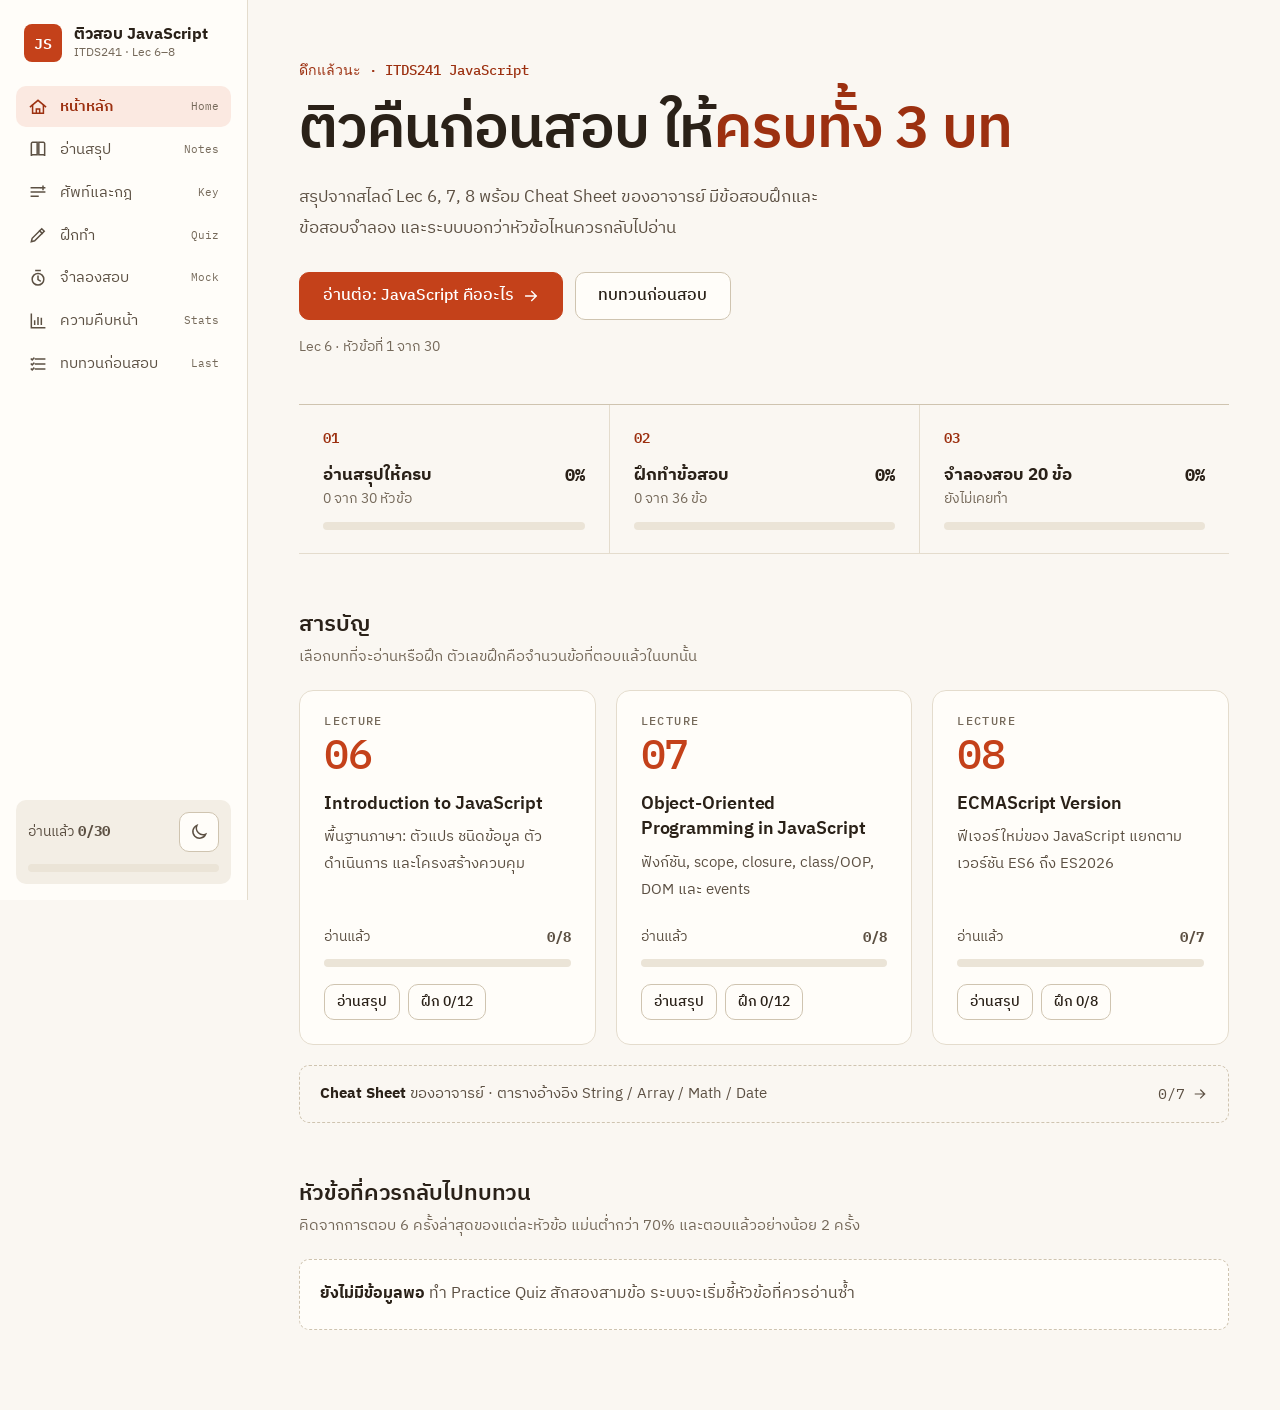
==== commit 19468145: "Redesign Home: chapter table of contents, drop streak and latest mock" ====
--- a/JS-Exam-Guide.html
+++ b/JS-Exam-Guide.html
@@ -190,20 +190,38 @@
 .mono { font-family: var(--mono); }
 
 /* ---------- dashboard ---------- */
-.hero { display: grid; grid-template-columns: minmax(0, 1.25fr) minmax(0, 1fr); gap: clamp(1.5rem, 4vw, 3rem); padding: clamp(1.5rem, 3.5vw, 2.75rem); background: var(--accent-soft); border: 1px solid var(--accent-line); border-radius: 20px; box-shadow: var(--shadow); }
-.hero h1 { font-size: clamp(1.9rem, 3.8vw, 3rem); line-height: 1.2; margin-bottom: 1rem; }
-.hero h1 em { font-style: normal; color: var(--accent-strong); }
-.hero .lead { color: var(--ink-2); max-width: 32rem; }
-.hero .actions { display: flex; flex-wrap: wrap; gap: .75rem; margin-top: 1.5rem; }
-.plan { display: grid; gap: .9rem; align-content: center; list-style: none; margin: 0; padding: 0; }
-.plan li { display: grid; grid-template-columns: 2.6rem 1fr; gap: .9rem; align-items: center; padding: .9rem 1rem; background: var(--surface); border: 1px solid var(--line); border-radius: var(--r-md); transition: transform .15s ease, border-color .15s; }
-.plan li:hover { transform: translateY(-2px); border-color: var(--accent-line); }
-.plan .n { font: 600 1.35rem/1 var(--mono); color: var(--accent-strong); }
-.plan li.done .n { color: var(--ok); }
-.plan a { color: inherit; text-decoration: none; display: contents; }
-.plan b { display: flex; justify-content: space-between; gap: .5rem; font-size: .98rem; line-height: 1.4; }
-.plan small { display: block; color: var(--ink-3); margin-bottom: .45rem; font-size: .84rem; line-height: 1.4; }
-.dash-grid { display: grid; grid-template-columns: minmax(0, 1.5fr) minmax(0, 1fr); gap: 1.25rem; margin-top: 1.25rem; align-items: start; }
+.home-head { max-width: 46rem; padding: clamp(.25rem, 2vw, 1.25rem) 0 clamp(1.75rem, 4vw, 2.75rem); }
+.home-head .kicker { margin: 0 0 1rem; font: 500 .88rem/1.4 var(--mono); color: var(--accent-strong); }
+.home-head h1 { font-size: clamp(2.2rem, 5vw, 3.6rem); line-height: 1.18; letter-spacing: -.02em; margin-bottom: 1.1rem; }
+.home-head h1 em { font-style: normal; color: var(--accent-strong); }
+.home-head .lead { margin: 0; max-width: 34rem; font-size: 1.08rem; color: var(--ink-2); }
+.home-head .actions { display: flex; flex-wrap: wrap; gap: .75rem; margin-top: 1.75rem; }
+.btn-lg { min-height: 3rem; padding: .6rem 1.4rem; font-size: 1rem; }
+.next-sub { margin: .9rem 0 0; font-size: .88rem; color: var(--ink-3); }
+.steps { display: grid; grid-template-columns: repeat(3, minmax(0, 1fr)); margin: 0; padding: 0; list-style: none; border-top: 1px solid var(--line-strong); border-bottom: 1px solid var(--line); }
+.steps li + li { border-left: 1px solid var(--line); }
+.steps a { display: block; height: 100%; padding: 1.25rem 1.5rem 1.4rem; color: inherit; text-decoration: none; transition: background-color .15s; }
+.steps a:hover { background: var(--surface-2); }
+.steps .n { font: 600 .85rem/1 var(--mono); color: var(--accent-strong); }
+.steps li.done .n { color: var(--ok); }
+.steps b { display: flex; justify-content: space-between; gap: .5rem; margin: .65rem 0 .15rem; font-size: 1.05rem; line-height: 1.4; }
+.steps small { display: block; margin-bottom: .8rem; font-size: .86rem; line-height: 1.4; color: var(--ink-3); }
+.home-sec { margin-top: clamp(2.25rem, 5vw, 3.5rem); }
+.home-sec > h2 { font-size: 1.4rem; }
+.home-sec > .sub { margin: .3rem 0 1.25rem; font-size: .92rem; color: var(--ink-3); }
+.chapters { display: grid; grid-template-columns: repeat(3, minmax(0, 1fr)); gap: 1.25rem; }
+.chapter { display: flex; flex-direction: column; padding: 1.5rem; background: var(--surface); border: 1px solid var(--line); border-radius: var(--r-lg); transition: transform .18s, border-color .18s, box-shadow .18s; }
+.chapter:hover { transform: translateY(-3px); border-color: var(--accent-line); box-shadow: var(--shadow); }
+.ch-num { margin: 0 0 1rem; font: 500 2.6rem/1 var(--mono); letter-spacing: -.03em; color: var(--accent); }
+.ch-num small { display: block; margin-bottom: .4rem; font: 500 .72rem/1 var(--mono); letter-spacing: .12em; color: var(--ink-3); }
+.chapter h3 { font-size: 1.15rem; line-height: 1.4; }
+.ch-sub { flex: 1; margin: .5rem 0 1.4rem; font-size: .92rem; color: var(--ink-2); }
+.ch-prog { display: flex; justify-content: space-between; margin-bottom: .5rem; font-size: .88rem; color: var(--ink-2); }
+.ch-links { display: flex; flex-wrap: wrap; gap: .5rem; margin-top: 1.1rem; }
+.cs-line { display: flex; justify-content: space-between; align-items: center; gap: 1rem; margin-top: 1.25rem; padding: .9rem 1.25rem; border: 1px dashed var(--line-strong); border-radius: var(--r-md); color: var(--ink-2); text-decoration: none; font-size: .92rem; transition: border-color .15s, background-color .15s; }
+.cs-line:hover { border-color: var(--accent); background: var(--accent-soft); }
+.cs-line b { color: var(--ink); }
+.cs-line .mono { display: inline-flex; align-items: center; gap: .4rem; white-space: nowrap; }
 .stack { display: grid; gap: 1.25rem; }
 .weak-list { display: grid; gap: .5rem; list-style: none; padding: 0; margin: 0; }
 .weak-item { display: grid; grid-template-columns: 1fr auto; gap: .2rem 1rem; align-items: center; padding: .75rem .95rem; background: var(--surface); border: 1px solid var(--line-strong); border-radius: var(--r-md); text-decoration: none; color: var(--ink); transition: transform .15s, border-color .15s, background-color .15s; }
@@ -211,12 +229,6 @@
 .weak-item b { font-weight: 600; line-height: 1.4; }
 .weak-item .pct { font: 600 .85rem/1 var(--mono); color: var(--bad); background: var(--bad-soft); border: 1px solid var(--bad-line); border-radius: var(--r-sm); padding: .3rem .5rem; }
 .weak-item small { grid-column: 1 / -1; color: var(--ink-3); font-size: .85rem; line-height: 1.4; }
-.spark { width: 100%; height: auto; display: block; }
-.spark text { font: 500 11px var(--mono); fill: var(--ink-3); }
-.big-num { font: 600 2.6rem/1 var(--mono); letter-spacing: -.02em; }
-.streak-row { display: flex; gap: .3rem; margin-top: .9rem; }
-.streak-row .d { flex: 1; height: 1.6rem; max-width: 1.6rem; border-radius: 5px; background: var(--surface-3); }
-.streak-row .d.on { background: var(--accent); }
 .lec-rows { display: grid; gap: 1rem; }
 .lec-row { display: grid; grid-template-columns: 6.5rem 1fr auto; align-items: center; gap: 1rem; }
 .lec-row .tag { font: 600 .9rem/1 var(--mono); }
@@ -460,12 +472,16 @@
   .scrim { display: block; position: fixed; inset: 0; z-index: 65; background: rgba(30, 22, 14, .4); opacity: 0; pointer-events: none; transition: opacity .25s; }
   body.nav-open .scrim { opacity: 1; pointer-events: auto; }
   .topbar { display: flex; }
-  .hero, .dash-grid, .quiz { grid-template-columns: minmax(0, 1fr); }
+  .quiz { grid-template-columns: minmax(0, 1fr); }
+  .chapters { grid-template-columns: minmax(0, 1fr); }
   .qnav { position: static; }
   .notes-bar { top: 3.4rem; }
   html { scroll-padding-top: 7.5rem; }
 }
 @media (max-width: 560px) {
+  .steps { grid-template-columns: minmax(0, 1fr); }
+  .steps li + li { border-left: 0; border-top: 1px solid var(--line); }
+  .cs-line { flex-direction: column; align-items: flex-start; gap: .4rem; }
   .opt { grid-template-columns: 1.75rem 1fr auto; padding: .7rem .8rem; gap: .6rem; }
   .topic-row { grid-template-columns: minmax(0, 1fr) 3.5rem; }
   .topic-row .bar { grid-column: 1 / -1; order: 3; }
@@ -2063,8 +2079,6 @@
   const p = practiceDone();
   const mockBest = bestMock();
   const weak = weakTopics(state.attempts).slice(0, 4);
-  const streak = streakDays(state.days, new Date());
-  const acc = accuracy();
 
   const steps = [
     ['01', 'อ่านสรุปให้ครบ', `${r} จาก ${SECTIONS.length} หัวข้อ`, pct(r, SECTIONS.length), '#/notes/l6', r === SECTIONS.length],
@@ -2072,69 +2086,52 @@
     ['03', 'จำลองสอบ 20 ข้อ', state.mocks.length ? `ทำแล้ว ${state.mocks.length} รอบ ดีที่สุด ${mockBest}%` : 'ยังไม่เคยทำ', state.mocks.length ? 100 : 0, '#/mock', state.mocks.length > 0],
   ];
 
-  const lecRows = LEC_KEYS.map((k) => {
-    const secs = SECTIONS.filter((s) => s.lec === LEC_TO_NOTE[k]);
-    const rd = secs.filter((s) => state.read[s.id]).length;
-    return `<div class="lec-row"><span class="tag">${LEC_LABEL[k]}</span><div class="bar" role="img" aria-label="${LEC_LABEL[k]} อ่านแล้ว ${rd} จาก ${secs.length} หัวข้อ"><i data-w="${pct(rd, secs.length)}"></i></div><span class="pct">${rd}/${secs.length}</span></div>`;
+  const readOf = (noteId) => { const secs = SECTIONS.filter((s) => s.lec === noteId); return [secs.filter((s) => state.read[s.id]).length, secs.length]; };
+
+  const chapters = ['6', '7', '8'].map((k) => {
+    const note = NOTE_BY_ID[LEC_TO_NOTE[k]];
+    const [rd, total] = readOf(note.id);
+    const qs = PRACTICE.filter((q) => String(q.lec) === k);
+    const qd = qs.filter((q) => state.practice[q.id] !== undefined).length;
+    return `<article class="chapter">
+      <p class="ch-num mono"><small>LECTURE</small>${note.num}</p>
+      <h3>${esc(note.title)}</h3>
+      <p class="ch-sub">${esc(note.sub)}</p>
+      <div class="ch-prog"><span>อ่านแล้ว</span><b class="mono">${rd}/${total}</b></div>
+      <div class="bar" role="img" aria-label="${note.short} อ่านแล้ว ${rd} จาก ${total} หัวข้อ"><i data-w="${pct(rd, total)}"></i></div>
+      <div class="ch-links"><a class="btn btn-sm" href="#/notes/${note.id}">อ่านสรุป</a><a class="btn btn-sm" href="#/practice" data-flec="${k}">ฝึก ${qd}/${qs.length}</a></div>
+    </article>`;
   }).join('');
 
-  const recent = state.mocks.slice(-8);
-  let spark;
-  if (recent.length) {
-    const w = 320, h = 120, padL = 30, padR = 16, padT = 24, padB = 16;
-    const pts = recent.map((m, i) => [recent.length === 1 ? (w + padL - padR) / 2 : padL + 14 + (i * (w - padL - padR - 28)) / (recent.length - 1), padT + ((h - padT - padB) * (100 - m.pct)) / 100, m.pct]);
-    const line = pts.map((q) => q.slice(0, 2).join(',')).join(' ');
-    spark = `<svg class="spark" viewBox="0 0 ${w} ${h}" role="img" aria-label="คะแนน Mock ล่าสุด ${recent.map((m) => m.pct + '%').join(', ')}"><line x1="${padL}" x2="${w - padR}" y1="${h - padB}" y2="${h - padB}" stroke="var(--line-strong)"/><line x1="${padL}" x2="${w - padR}" y1="${padT}" y2="${padT}" stroke="var(--line)" stroke-dasharray="3 4"/><text x="${padL - 6}" y="${padT + 4}" text-anchor="end">100</text><text x="${padL - 6}" y="${h - padB + 4}" text-anchor="end">0</text><polyline points="${line}" fill="none" stroke="var(--accent)" stroke-width="2.5" stroke-linejoin="round"/>${pts.map((q) => `<circle cx="${q[0]}" cy="${q[1]}" r="4" fill="var(--surface)" stroke="var(--accent)" stroke-width="2.5"/><text x="${q[0]}" y="${q[1] + (q[1] < padT + 10 ? 18 : -9)}" text-anchor="middle">${q[2]}</text>`).join('')}</svg>`;
-  } else {
-    spark = '<div class="empty"><b>ยังไม่มีคะแนน</b> ทำ Mock Exam หนึ่งรอบ กราฟคะแนนจะขึ้นตรงนี้</div>';
-  }
-
-  const days = [];
-  for (let i = 13; i >= 0; i--) { const d = new Date(); d.setDate(d.getDate() - i); days.push(dayKey(d)); }
+  const cs = NOTE_BY_ID.cs;
+  const [csRead, csTotal] = readOf(cs.id);
 
   root.innerHTML = `
-  <section class="hero">
-    <div>
-      <p class="muted mono" style="margin:0 0 .75rem">${greet} · ITDS241 JavaScript</p>
-      <h1>ติวคืนก่อนสอบ ให้ <em>ครบทั้ง 3 บท</em> ในที่เดียว</h1>
-      <p class="lead">สรุปจากสไลด์ Lec 6, 7, 8 พร้อม Cheat Sheet ของอาจารย์ มีข้อสอบฝึกและข้อสอบจำลอง และระบบบอกว่าหัวข้อไหนควรกลับไปอ่าน</p>
-      <div class="actions">
-        <a class="btn btn-primary" href="${act.href}">${esc(act.text)} ${icon('arrow', 18)}</a>
-        <a class="btn" href="#/last">ทบทวนก่อนสอบ</a>
-      </div>
-      <p class="muted" style="margin:.9rem 0 0;font-size:.88rem">${esc(act.sub)}</p>
+  <header class="home-head">
+    <p class="kicker">${greet} · ITDS241 JavaScript</p>
+    <h1>ติวคืนก่อนสอบ ให้<em>ครบทั้ง 3 บท</em></h1>
+    <p class="lead">สรุปจากสไลด์ Lec 6, 7, 8 พร้อม Cheat Sheet ของอาจารย์ มีข้อสอบฝึกและข้อสอบจำลอง และระบบบอกว่าหัวข้อไหนควรกลับไปอ่าน</p>
+    <div class="actions">
+      <a class="btn btn-primary btn-lg" href="${act.href}">${esc(act.text)} ${icon('arrow', 18)}</a>
+      <a class="btn btn-lg" href="#/last">ทบทวนก่อนสอบ</a>
     </div>
-    <ol class="plan" aria-label="แผนก่อนสอบ">
-      ${steps.map((s) => `<li class="${s[5] ? 'done' : ''}"><span class="n">${s[0]}</span><a href="${s[4]}"><span><b><span>${s[1]}</span><span class="mono">${s[3]}%</span></b><small>${esc(s[2])}</small><div class="bar"><i data-w="${s[3]}"></i></div></span></a></li>`).join('')}
-    </ol>
+    <p class="next-sub">${esc(act.sub)}</p>
+  </header>
+  <ol class="steps" aria-label="แผนก่อนสอบ">
+    ${steps.map((s) => `<li class="${s[5] ? 'done' : ''}"><a href="${s[4]}"><span class="n">${s[0]}</span><b><span>${s[1]}</span><span class="mono">${s[3]}%</span></b><small>${esc(s[2])}</small><div class="bar"><i data-w="${s[3]}"></i></div></a></li>`).join('')}
+  </ol>
+  <section class="home-sec" aria-labelledby="toc-h">
+    <h2 id="toc-h">สารบัญ</h2>
+    <p class="sub">เลือกบทที่จะอ่านหรือฝึก ตัวเลขฝึกคือจำนวนข้อที่ตอบแล้วในบทนั้น</p>
+    <div class="chapters">${chapters}</div>
+    <a class="cs-line" href="#/notes/cs"><span><b>${esc(cs.short)}</b> ของอาจารย์ · ตารางอ้างอิง String / Array / Math / Date</span><span class="mono">${csRead}/${csTotal} ${icon('arrow', 16)}</span></a>
   </section>
-  <div class="dash-grid">
-    <div class="stack">
-      <section class="card" aria-labelledby="weak-h">
-        <h2 id="weak-h">หัวข้อที่ควรกลับไปทบทวน</h2>
-        <p class="sub">คิดจากการตอบ ${WEAK_WINDOW} ครั้งล่าสุดของแต่ละหัวข้อ แม่นต่ำกว่า 70% และตอบแล้วอย่างน้อย 2 ครั้ง</p>
-        ${weak.length ? `<ul class="weak-list">${weak.map((w) => { const s = SECTION_BY_ID[w.topic]; return `<li><a class="weak-item" href="#/notes/${s.lec}/${s.id}"><b>${esc(s.title)}</b><span class="pct">${Math.round(w.acc * 100)}%</span><small>${s.lecShort} · ตอบ ${w.n} ครั้งล่าสุด กดเพื่ออ่านหัวข้อนี้</small></a></li>`; }).join('')}</ul>` : `<div class="empty">${state.attempts.length < 2 ? '<b>ยังไม่มีข้อมูลพอ</b> ทำ Practice Quiz สักสองสามข้อ ระบบจะเริ่มชี้หัวข้อที่ควรอ่านซ้ำ' : '<b>ยังไม่พบหัวข้อที่อ่อน</b> ทำต่อเพื่อให้ผลแม่นขึ้น'}</div>`}
-      </section>
-      <section class="card" aria-labelledby="lec-h">
-        <h2 id="lec-h">อ่านไปถึงไหนแล้ว</h2>
-        <p class="sub">นับจากหัวข้อที่กด "อ่านแล้ว" ในหน้าอ่านสรุป</p>
-        <div class="lec-rows">${lecRows}</div>
-      </section>
-    </div>
-    <div class="stack">
-      <section class="card" aria-labelledby="score-h">
-        <h2 id="score-h">คะแนน Mock ล่าสุด</h2>
-        <p class="sub">${state.mocks.length ? `ทำแล้ว ${state.mocks.length} รอบ` : 'ยังไม่มีรอบที่ทำ'}</p>
-        ${spark}
-      </section>
-      <section class="card" aria-labelledby="streak-h">
-        <h2 id="streak-h">ต่อเนื่องกี่วัน</h2>
-        <div class="big-num">${streak}<span class="muted" style="font-size:1rem;font-weight:400"> วัน</span></div>
-        <div class="streak-row" role="img" aria-label="14 วันที่ผ่านมา เรียนไป ${days.filter((d) => state.days.includes(d)).length} วัน">${days.map((d) => `<span class="d ${state.days.includes(d) ? 'on' : ''}" title="${d}"></span>`).join('')}</div>
-        <p class="muted" style="margin:.9rem 0 0;font-size:.88rem">${acc === null ? 'ยังไม่มีข้อมูลความแม่นยำ' : `ตอบถูกรวม ${acc}% จาก ${state.attempts.length} ครั้ง`}</p>
-      </section>
-    </div>
-  </div>`;
+  <section class="home-sec" aria-labelledby="weak-h">
+    <h2 id="weak-h">หัวข้อที่ควรกลับไปทบทวน</h2>
+    <p class="sub">คิดจากการตอบ ${WEAK_WINDOW} ครั้งล่าสุดของแต่ละหัวข้อ แม่นต่ำกว่า 70% และตอบแล้วอย่างน้อย 2 ครั้ง</p>
+    ${weak.length ? `<ul class="weak-list">${weak.map((w) => { const s = SECTION_BY_ID[w.topic]; return `<li><a class="weak-item" href="#/notes/${s.lec}/${s.id}"><b>${esc(s.title)}</b><span class="pct">${Math.round(w.acc * 100)}%</span><small>${s.lecShort} · ตอบ ${w.n} ครั้งล่าสุด กดเพื่ออ่านหัวข้อนี้</small></a></li>`; }).join('')}</ul>` : `<div class="empty">${state.attempts.length < 2 ? '<b>ยังไม่มีข้อมูลพอ</b> ทำ Practice Quiz สักสองสามข้อ ระบบจะเริ่มชี้หัวข้อที่ควรอ่านซ้ำ' : '<b>ยังไม่พบหัวข้อที่อ่อน</b> ทำต่อเพื่อให้ผลแม่นขึ้น'}</div>`}
+  </section>`;
+  $$('[data-flec]', root).forEach((a) => a.addEventListener('click', () => { state.last.fLec = a.dataset.flec; save(); }));
   requestAnimationFrame(() => $$('[data-w]', root).forEach((el) => { el.style.width = el.dataset.w + '%'; }));
 };
 
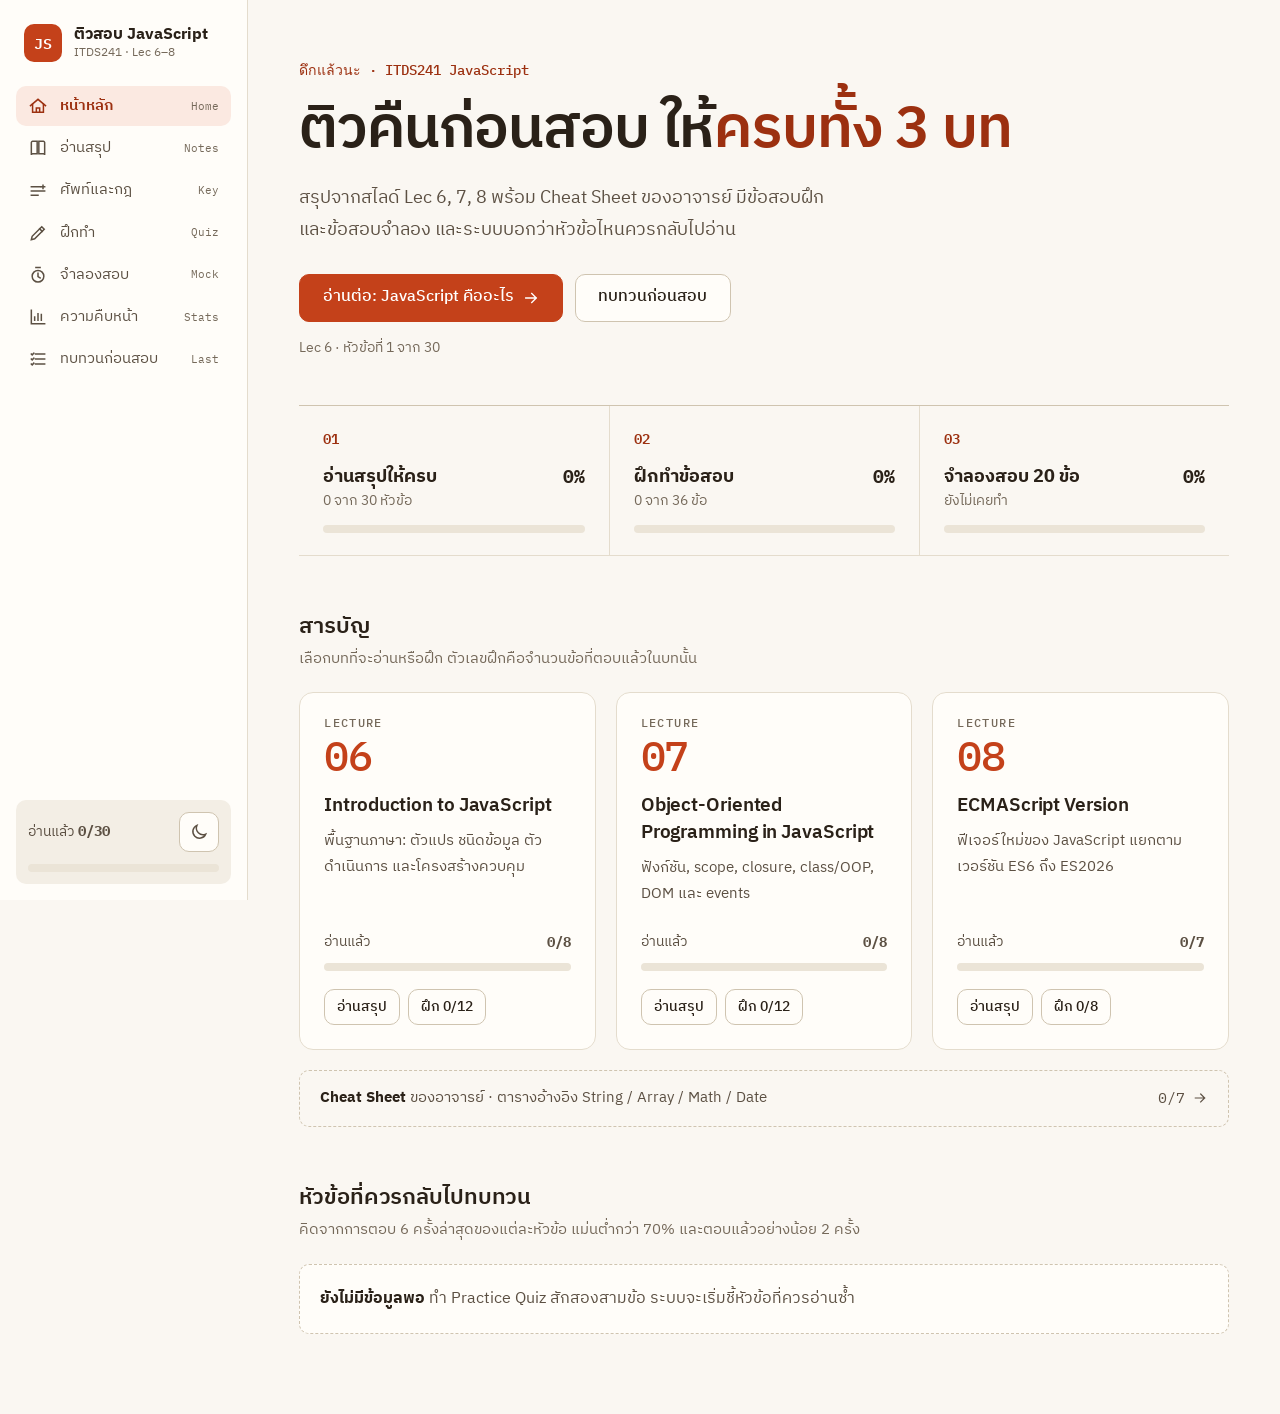
==== commit a1b5375a: "Improve mobile quiz usability, accessibility, and design-system consistency - Scroll and focus the e" ====
--- a/JS-Exam-Guide.html
+++ b/JS-Exam-Guide.html
@@ -44,7 +44,9 @@
   --shadow: 0 1px 2px rgba(42, 33, 24, .06), 0 8px 24px rgba(42, 33, 24, .08);
   --glass: rgba(250, 247, 242, .82);
   --r-lg: 14px;
+  --r-xl: 20px;
   --r-md: 10px;
+  --r-xs: 4px;
   --r-sm: 6px;
   --rail: 15.5rem;
   --font: "IBM Plex Sans Thai", "Leelawadee UI", "Noto Sans Thai", Tahoma, system-ui, sans-serif;
@@ -103,7 +105,7 @@
 p { margin: 0 0 1em; }
 a { color: var(--accent-strong); text-underline-offset: 3px; }
 code, kbd, pre { font-family: var(--mono); }
-:focus-visible { outline: 2px solid var(--accent); outline-offset: 2px; border-radius: 4px; }
+:focus-visible { outline: 2px solid var(--accent); outline-offset: 2px; border-radius: var(--r-xs); }
 button { font: inherit; color: inherit; cursor: pointer; }
 .sr { position: absolute; width: 1px; height: 1px; overflow: hidden; clip: rect(0 0 0 0); white-space: nowrap; }
 
@@ -118,7 +120,7 @@
 .brand { display: flex; align-items: center; gap: .75rem; padding: 0 .5rem; text-decoration: none; color: var(--ink); }
 .brand-mark {
   display: grid; place-items: center; width: 2.4rem; height: 2.4rem;
-  background: var(--accent); color: #fff; border-radius: 8px;
+  background: var(--accent); color: #fff; border-radius: var(--r-md);
   font: 600 .95rem/1 var(--mono);
 }
 .brand b { display: block; font-size: 1rem; line-height: 1.25; }
@@ -127,7 +129,7 @@
 .nav a {
   display: flex; align-items: center; gap: .75rem;
   padding: .6rem .75rem; border-radius: var(--r-md);
-  color: var(--ink-2); text-decoration: none; font-size: .95rem; line-height: 1.4;
+  color: var(--ink-2); text-decoration: none; font-size: .92rem; line-height: 1.4;
   transition: background-color .15s, color .15s;
 }
 .nav a svg { flex: none; }
@@ -172,8 +174,8 @@
 .icon-btn:hover { background: var(--surface-2); }
 .icon-btn:active { transform: scale(.93); }
 .card { background: var(--surface); border: 1px solid var(--line); border-radius: var(--r-lg); padding: 1.5rem; }
-.card h2 { font-size: 1.15rem; margin-bottom: .25rem; }
-.card .sub { color: var(--ink-3); font-size: .9rem; margin: 0 0 1rem; }
+.card h2 { font-size: 1.2rem; margin-bottom: .25rem; }
+.card .sub { color: var(--ink-3); font-size: .92rem; margin: 0 0 1rem; }
 .chip { display: inline-block; padding: .05rem .5rem; border-radius: var(--r-sm); background: var(--surface-2); color: var(--ink-2); font: 500 .78rem/1.7 var(--mono); border: 1px solid var(--line); }
 .chip.acc { background: var(--accent-soft); color: var(--accent-strong); border-color: var(--accent-line); }
 .bar { height: .5rem; background: var(--surface-3); border-radius: 99px; overflow: hidden; }
@@ -181,7 +183,7 @@
 .bar.ok > i { background: var(--ok); }
 .bar.bad > i { background: var(--bad); }
 .seg { display: inline-flex; flex-wrap: wrap; gap: .25rem; padding: .25rem; background: var(--surface-2); border-radius: var(--r-md); border: 1px solid var(--line); }
-.seg button { border: 0; background: transparent; padding: .35rem .8rem; min-height: 2.25rem; border-radius: 8px; color: var(--ink-2); font-size: .9rem; transition: background-color .15s, color .15s; }
+.seg button { border: 0; background: transparent; padding: .35rem .8rem; min-height: 2.25rem; border-radius: var(--r-sm); color: var(--ink-2); font-size: .92rem; transition: background-color .15s, color .15s; }
 .seg button:hover { color: var(--ink); }
 .seg button[aria-pressed="true"], .seg button[aria-selected="true"] { background: var(--surface); color: var(--ink); font-weight: 600; box-shadow: 0 1px 2px rgba(42, 33, 24, .12); }
 .empty { padding: 1.25rem; border: 1px dashed var(--line-strong); border-radius: var(--r-md); color: var(--ink-2); background: var(--surface); }
@@ -194,7 +196,7 @@
 .home-head .kicker { margin: 0 0 1rem; font: 500 .88rem/1.4 var(--mono); color: var(--accent-strong); }
 .home-head h1 { font-size: clamp(2.2rem, 5vw, 3.6rem); line-height: 1.18; letter-spacing: -.02em; margin-bottom: 1.1rem; }
 .home-head h1 em { font-style: normal; color: var(--accent-strong); }
-.home-head .lead { margin: 0; max-width: 34rem; font-size: 1.08rem; color: var(--ink-2); }
+.home-head .lead { margin: 0; max-width: 34rem; font-size: 1.1rem; color: var(--ink-2); }
 .home-head .actions { display: flex; flex-wrap: wrap; gap: .75rem; margin-top: 1.75rem; }
 .btn-lg { min-height: 3rem; padding: .6rem 1.4rem; font-size: 1rem; }
 .next-sub { margin: .9rem 0 0; font-size: .88rem; color: var(--ink-3); }
@@ -204,7 +206,7 @@
 .steps a:hover { background: var(--surface-2); }
 .steps .n { font: 600 .85rem/1 var(--mono); color: var(--accent-strong); }
 .steps li.done .n { color: var(--ok); }
-.steps b { display: flex; justify-content: space-between; gap: .5rem; margin: .65rem 0 .15rem; font-size: 1.05rem; line-height: 1.4; }
+.steps b { display: flex; justify-content: space-between; gap: .5rem; margin: .65rem 0 .15rem; font-size: 1.1rem; line-height: 1.4; }
 .steps small { display: block; margin-bottom: .8rem; font-size: .86rem; line-height: 1.4; color: var(--ink-3); }
 .home-sec { margin-top: clamp(2.25rem, 5vw, 3.5rem); }
 .home-sec > h2 { font-size: 1.4rem; }
@@ -214,7 +216,7 @@
 .chapter:hover { transform: translateY(-3px); border-color: var(--accent-line); box-shadow: var(--shadow); }
 .ch-num { margin: 0 0 1rem; font: 500 2.6rem/1 var(--mono); letter-spacing: -.03em; color: var(--accent); }
 .ch-num small { display: block; margin-bottom: .4rem; font: 500 .72rem/1 var(--mono); letter-spacing: .12em; color: var(--ink-3); }
-.chapter h3 { font-size: 1.15rem; line-height: 1.4; }
+.chapter h3 { font-size: 1.2rem; line-height: 1.4; }
 .ch-sub { flex: 1; margin: .5rem 0 1.4rem; font-size: .92rem; color: var(--ink-2); }
 .ch-prog { display: flex; justify-content: space-between; margin-bottom: .5rem; font-size: .88rem; color: var(--ink-2); }
 .ch-links { display: flex; flex-wrap: wrap; gap: .5rem; margin-top: 1.1rem; }
@@ -253,9 +255,10 @@
 .toc a.is-read::after { content: " ✓"; color: var(--ok); }
 .sec { margin-bottom: 1.25rem; background: var(--surface); border: 1px solid var(--line); border-radius: var(--r-lg); }
 .sec-head { display: flex; align-items: center; gap: .75rem; padding: 1rem 1.25rem; }
-.sec-toggle { flex: 1; display: flex; align-items: center; gap: .85rem; text-align: left; background: none; border: 0; padding: .15rem 0; min-width: 0; }
+.sec-h { flex: 1; min-width: 0; margin: 0; font-size: 1.2rem; }
+.sec-toggle { width: 100%; display: flex; align-items: center; gap: .85rem; text-align: left; background: none; border: 0; padding: .15rem 0; min-width: 0; font: inherit; }
 .sec-toggle .idx { font: 600 .9rem/1 var(--mono); color: var(--accent-strong); min-width: 1.7rem; }
-.sec-toggle h2 { font-size: 1.2rem; flex: 1; }
+.sec-toggle .sec-title { flex: 1; font-weight: 600; line-height: 1.3; }
 .sec-toggle .chev { color: var(--ink-3); transition: transform .25s ease; }
 .sec[data-open="false"] .chev { transform: rotate(-90deg); }
 .read-btn { flex: none; display: inline-flex; align-items: center; gap: .4rem; min-height: 2.25rem; padding: .25rem .7rem; border-radius: var(--r-md); border: 1px solid var(--line-strong); background: transparent; font-size: .85rem; color: var(--ink-2); transition: background-color .15s, color .15s, border-color .15s, transform .12s; }
@@ -270,16 +273,16 @@
 .sec h3 { font-size: 1.02rem; margin: 1.6rem 0 .6rem; }
 .sec ul, .sec ol { padding-left: 1.3rem; margin: 0 0 1em; }
 .sec li { margin-bottom: .3rem; }
-.sec p code, .sec li code, .sec td code, .callout code { background: var(--surface-2); border: 1px solid var(--line); border-radius: 4px; padding: .05em .35em; font-size: .88em; }
+.sec p code, .sec li code, .sec td code, .callout code { background: var(--surface-2); border: 1px solid var(--line); border-radius: var(--r-xs); padding: .05em .35em; font-size: .88em; }
 .callout { margin: 1.1rem 0; padding: 1rem 1.15rem; border-radius: var(--r-md); border: 1px solid var(--line); background: var(--surface-2); }
-.callout-title { display: flex; align-items: center; gap: .5rem; margin-bottom: .4rem; font-weight: 600; font-size: .95rem; line-height: 1.4; }
+.callout-title { display: flex; align-items: center; gap: .5rem; margin-bottom: .4rem; font-weight: 600; font-size: .92rem; line-height: 1.4; }
 .callout > :last-child { margin-bottom: 0; }
 .callout ul, .callout ol { margin-bottom: 0; }
 .callout.key { background: var(--accent-soft); border-color: var(--accent-line); }
 .callout.key .callout-title { color: var(--accent-strong); }
 .callout.warn { background: var(--warn-soft); border-color: var(--warn-line); }
 .callout.warn .callout-title { color: var(--warn); }
-.callout.note { background: transparent; border-style: dashed; border-color: var(--line-strong); color: var(--ink-2); font-size: .94rem; }
+.callout.note { background: transparent; border-style: dashed; border-color: var(--line-strong); color: var(--ink-2); font-size: 1rem; }
 .callout.note .callout-title { color: var(--ink-3); font-weight: 500; }
 .callout.key code, .callout.warn code { background: rgba(255, 255, 255, .55); }
 :root[data-theme="dark"] .callout.key code, :root[data-theme="dark"] .callout.warn code { background: rgba(0, 0, 0, .25); }
@@ -315,7 +318,7 @@
 .search input { flex: 1; min-height: 2.9rem; padding: .5rem 1rem; border: 1px solid var(--line-strong); border-radius: var(--r-md); background: var(--surface); color: var(--ink); font: inherit; }
 .search input:focus-visible { outline-offset: 0; border-color: var(--accent); }
 .kc-block { margin-top: 2.5rem; }
-.kc-block > h2 { font-size: 1.3rem; margin-bottom: 1rem; display: flex; align-items: baseline; gap: .75rem; }
+.kc-block > h2 { font-size: 1.4rem; margin-bottom: 1rem; display: flex; align-items: baseline; gap: .75rem; }
 .kc-block > h2 small { font: 400 .85rem var(--mono); color: var(--ink-3); }
 .syn-grid, .cmp-grid { display: grid; grid-template-columns: repeat(auto-fill, minmax(21rem, 1fr)); gap: 1rem; align-items: start; }
 .syn { background: var(--surface); border: 1px solid var(--line); border-radius: var(--r-md); overflow: hidden; transition: border-color .15s, transform .15s; }
@@ -335,7 +338,7 @@
 .pit-list { display: grid; gap: .75rem; }
 .pit { padding: .9rem 1.1rem; background: var(--warn-soft); border: 1px solid var(--warn-line); border-radius: var(--r-md); }
 .pit b { display: flex; align-items: center; gap: .5rem; color: var(--warn); }
-.pit p { margin: .2rem 0 0; color: var(--ink); font-size: .94rem; }
+.pit p { margin: .2rem 0 0; color: var(--ink); font-size: 1rem; }
 
 /* ---------- quiz ---------- */
 .q-tools { display: flex; flex-wrap: wrap; gap: .75rem 1.5rem; align-items: center; margin-bottom: 1.5rem; }
@@ -344,16 +347,16 @@
 .q-card { background: var(--surface); border: 1px solid var(--line); border-radius: var(--r-lg); padding: clamp(1.25rem, 3vw, 2rem); }
 .q-meta { display: flex; flex-wrap: wrap; align-items: center; gap: .5rem; margin-bottom: 1rem; }
 .q-meta .no { font: 600 .95rem/1 var(--mono); margin-right: auto; }
-.q-text { font-size: 1.12rem; line-height: 1.7; font-weight: 500; margin-bottom: 1rem; }
+.q-text { font-size: 1.1rem; line-height: 1.7; font-weight: 500; margin-bottom: 1rem; }
 .q-card .codebox { margin-top: 0; }
 .opts { display: grid; gap: .6rem; margin: 1.25rem 0 0; padding: 0; list-style: none; }
 .opt { width: 100%; display: grid; grid-template-columns: 2rem 1fr auto; gap: .8rem; align-items: start; text-align: left; padding: .8rem 1rem; background: var(--surface); border: 1.5px solid var(--line-strong); border-radius: var(--r-md); line-height: 1.6; transition: transform .12s ease, border-color .15s, background-color .15s, box-shadow .15s; }
-.opt:hover:not([disabled]) { border-color: var(--accent); transform: translateY(-1px); background: var(--accent-soft); }
-.opt:active:not([disabled]) { transform: scale(.985); }
-.opt[disabled] { cursor: default; }
+.opt:hover:not([disabled]):not([aria-disabled="true"]) { border-color: var(--accent); transform: translateY(-1px); background: var(--accent-soft); }
+.opt:active:not([disabled]):not([aria-disabled="true"]) { transform: scale(.985); }
+.opt[disabled], .opt[aria-disabled="true"] { cursor: default; }
 .opt-key { display: grid; place-items: center; width: 1.75rem; height: 1.75rem; border-radius: 6px; background: var(--surface-2); font: 600 .82rem/1 var(--mono); color: var(--ink-2); border: 1px solid var(--line); }
 .opt-txt { white-space: pre-wrap; overflow-wrap: anywhere; padding-top: .1rem; }
-.opt.is-code .opt-txt { font-family: var(--mono); font-size: .9rem; }
+.opt.is-code .opt-txt { font-family: var(--mono); font-size: .92rem; }
 .opt .mark { width: 1.4rem; height: 1.4rem; margin-top: .2rem; }
 .opt.sel { border-color: var(--accent); background: var(--accent-soft); }
 .opt.sel .opt-key { background: var(--accent); color: #fff; border-color: var(--accent); }
@@ -374,20 +377,24 @@
 .explain h3 { font-size: 1rem; display: flex; align-items: center; gap: .5rem; margin-bottom: .4rem; }
 .explain.ok h3 { color: var(--ok); }
 .explain.bad h3 { color: var(--bad); }
-.explain p { margin: 0; color: var(--ink); font-size: .96rem; }
-.explain .go { margin-top: .75rem; display: inline-flex; font-size: .9rem; }
+.explain p { margin: 0; color: var(--ink); font-size: 1rem; }
+.explain .go { margin-top: .75rem; display: inline-flex; font-size: .92rem; }
 .q-foot { display: flex; justify-content: space-between; align-items: center; gap: 1rem; margin-top: 1.5rem; }
 .qnav { position: sticky; top: 1.5rem; padding: 1rem; background: var(--surface); border: 1px solid var(--line); border-radius: var(--r-lg); }
-.qnav h2 { font-size: .9rem; color: var(--ink-3); font-weight: 500; margin-bottom: .75rem; }
+.qnav h2 { font-size: .92rem; color: var(--ink-3); font-weight: 500; margin-bottom: .75rem; }
 .qdots { display: grid; grid-template-columns: repeat(auto-fill, minmax(2rem, 1fr)); gap: .35rem; }
 .qdot { aspect-ratio: 1; min-height: 2rem; display: grid; place-items: center; border-radius: 6px; border: 1px solid var(--line-strong); background: var(--surface); font: 500 .78rem/1 var(--mono); color: var(--ink-2); transition: transform .12s, border-color .15s; }
 .qdot:hover { border-color: var(--accent); }
 .qdot.ok { background: var(--ok-soft); border-color: var(--ok); color: var(--ok); }
 .qdot.bad { background: var(--bad-soft); border-color: var(--bad); color: var(--bad); }
+.qdot { position: relative; }
+.qdot.ok::after, .qdot.bad::after { content: ""; position: absolute; top: 3px; right: 3px; width: .5rem; height: .5rem; background: currentColor; -webkit-mask: var(--mark) center / contain no-repeat; mask: var(--mark) center / contain no-repeat; }
+.qdot.ok { --mark: url("data:image/svg+xml,%3Csvg xmlns='http://www.w3.org/2000/svg' viewBox='0 0 16 16'%3E%3Cpath d='M2 8.5 6 12.5 14 3.5' fill='none' stroke='%23000' stroke-width='2.6'/%3E%3C/svg%3E"); }
+.qdot.bad { --mark: url("data:image/svg+xml,%3Csvg xmlns='http://www.w3.org/2000/svg' viewBox='0 0 16 16'%3E%3Cpath d='M3 3 13 13M13 3 3 13' fill='none' stroke='%23000' stroke-width='2.6'/%3E%3C/svg%3E"); }
 .qdot.has { background: var(--accent-soft); border-color: var(--accent); color: var(--accent-strong); }
 .qdot[aria-current="true"] { outline: 2px solid var(--ink); outline-offset: 1px; }
-.qnav .legend { display: flex; flex-wrap: wrap; gap: .5rem 1rem; margin-top: .9rem; font-size: .8rem; color: var(--ink-3); }
-.qnav .legend i { display: inline-block; width: .7rem; height: .7rem; border-radius: 3px; margin-right: .3rem; vertical-align: -1px; }
+.qnav .legend { display: flex; flex-wrap: wrap; gap: .5rem 1rem; margin-top: .9rem; font-size: .78rem; color: var(--ink-3); }
+.qnav .legend i { display: inline-block; width: .7rem; height: .7rem; border-radius: var(--r-xs); margin-right: .3rem; vertical-align: -1px; }
 .mock-meta { display: flex; flex-wrap: wrap; gap: 1.5rem; margin: 1.5rem 0; }
 .mock-meta div { min-width: 6rem; }
 .mock-meta b { display: block; font: 600 1.7rem/1.2 var(--mono); }
@@ -396,7 +403,7 @@
 .rules li { margin-bottom: .4rem; }
 .timer { font: 600 1.05rem/1 var(--mono); padding: .45rem .8rem; border-radius: var(--r-md); background: var(--surface-2); border: 1px solid var(--line); }
 .mock-top { display: flex; align-items: center; justify-content: space-between; gap: 1rem; margin-bottom: 1.25rem; flex-wrap: wrap; }
-.result { text-align: center; padding: clamp(1.5rem, 4vw, 2.5rem); background: var(--surface); border: 1px solid var(--line); border-radius: 20px; box-shadow: var(--shadow); }
+.result { text-align: center; padding: clamp(1.5rem, 4vw, 2.5rem); background: var(--surface); border: 1px solid var(--line); border-radius: var(--r-xl); box-shadow: var(--shadow); }
 .score-big { font: 600 clamp(3.5rem, 12vw, 6rem)/1 var(--mono); letter-spacing: -.04em; color: var(--accent-strong); }
 .score-big small { font-size: .35em; color: var(--ink-3); letter-spacing: 0; }
 .result p { color: var(--ink-2); max-width: 34rem; margin: .75rem auto 0; }
@@ -436,14 +443,14 @@
 .last-grid { display: grid; grid-template-columns: repeat(auto-fit, minmax(22rem, 1fr)); gap: 1.25rem; }
 .last-group h2 { font-size: 1.1rem; margin-bottom: .75rem; display: flex; justify-content: space-between; align-items: baseline; }
 .last-group h2 small { font: 500 .8rem var(--mono); color: var(--ink-3); }
-.check { display: grid; grid-template-columns: 1.4rem 1fr; gap: .75rem; padding: .55rem .25rem; cursor: pointer; border-bottom: 1px solid var(--line); line-height: 1.6; font-size: .95rem; }
+.check { display: grid; grid-template-columns: 1.4rem minmax(0, 1fr); overflow-wrap: anywhere; gap: .75rem; padding: .55rem .25rem; cursor: pointer; border-bottom: 1px solid var(--line); line-height: 1.6; font-size: .92rem; }
 .check:last-child { border-bottom: 0; }
-.check input { appearance: none; -webkit-appearance: none; width: 1.3rem; height: 1.3rem; margin-top: .2rem; border: 1.5px solid var(--line-strong); border-radius: 5px; background: var(--surface); display: grid; place-items: center; cursor: pointer; transition: background-color .15s, border-color .15s, transform .12s; }
+.check input { appearance: none; -webkit-appearance: none; width: 1.3rem; height: 1.3rem; margin-top: .2rem; border: 1.5px solid var(--line-strong); border-radius: var(--r-xs); background: var(--surface); display: grid; place-items: center; cursor: pointer; transition: background-color .15s, border-color .15s, transform .12s; }
 .check input:active { transform: scale(.88); }
 .check input:checked { background: var(--ok); border-color: var(--ok); }
 .check input:checked::after { content: ""; width: .35rem; height: .65rem; border: solid #fff; border-width: 0 2px 2px 0; transform: translateY(-1px) rotate(45deg); }
 .check input:checked + span { color: var(--ink-3); text-decoration: line-through; text-decoration-color: var(--line-strong); }
-.check a { font-size: .8rem; margin-left: .4rem; }
+.check a { font-size: .78rem; margin-left: .4rem; }
 
 /* ---------- toasts, modal ---------- */
 .toasts { position: fixed; right: 1rem; bottom: 1rem; z-index: 90; display: grid; gap: .5rem; max-width: min(24rem, calc(100vw - 2rem)); }
@@ -451,7 +458,7 @@
 .toast.out { animation: toastOut .22s ease-in both; }
 @keyframes toastIn { from { opacity: 0; transform: translateY(12px) scale(.97); } to { opacity: 1; transform: none; } }
 @keyframes toastOut { to { opacity: 0; transform: translateY(8px); } }
-dialog { width: min(28rem, calc(100vw - 2rem)); padding: 1.5rem; border: 1px solid var(--line-strong); border-radius: 18px; background: var(--surface); color: var(--ink); box-shadow: var(--shadow); }
+dialog { width: min(28rem, calc(100vw - 2rem)); padding: 1.5rem; border: 1px solid var(--line-strong); border-radius: var(--r-xl); background: var(--surface); color: var(--ink); box-shadow: var(--shadow); }
 dialog::backdrop { background: rgba(30, 22, 14, .45); backdrop-filter: blur(3px); }
 dialog[open] { animation: pageIn .22s ease both; }
 dialog h2 { font-size: 1.2rem; margin-bottom: .5rem; }
@@ -489,7 +496,13 @@
   .last-grid, .syn-grid, .cmp-grid, .term-list { grid-template-columns: minmax(0, 1fr); }
   .sec-head { padding: .9rem 1rem; flex-wrap: wrap; }
   .sec-inner { padding-inline: 1rem; }
-  .read-btn span { display: none; }
+  .explain { scroll-margin-bottom: 5.5rem; }
+  .read-btn { padding: .25rem .55rem; position: relative; }
+  .read-btn span { position: absolute; width: 1px; height: 1px; overflow: hidden; clip: rect(0 0 0 0); white-space: nowrap; }
+  .q-foot { position: sticky; bottom: 0; z-index: 10; margin-inline: calc(-1 * clamp(1.25rem, 3vw, 2rem)); margin-bottom: calc(-1 * clamp(1.25rem, 3vw, 2rem)); padding: .75rem clamp(1.25rem, 3vw, 2rem); background: var(--surface); border-top: 1px solid var(--line); border-radius: 0 0 var(--r-lg) var(--r-lg); }
+}
+@media (hover: none) {
+  .kbd-hint { display: none; }
 }
 
 @media (prefers-reduced-motion: reduce) {
@@ -1909,6 +1922,7 @@
   menu: '<path d="M4 7h16M4 12h16M4 17h16"/>',
   copy: '<rect x="8" y="8" width="11" height="12" rx="1.5"/><path d="M5 16V5.5C5 4.7 5.7 4 6.5 4H16"/>',
   check: '<path d="m5 12.5 4.5 4.5L19 7.5"/>',
+  circle: '<circle cx="12" cy="12" r="8"/>',
   x: '<path d="M6 6l12 12M18 6 6 18"/>',
   chev: '<path d="m6 9 6 6 6-6"/>',
   arrow: '<path d="M5 12h14M13 6l6 6-6 6"/>',
@@ -2155,7 +2169,7 @@
   const idx = NOTES.indexOf(lec);
   root.innerHTML = `
   <div class="notes-bar">
-    <div class="seg grow" role="tablist" aria-label="เลือกบท">${NOTES.map((n) => `<button role="tab" aria-selected="${n.id === lec.id}" data-lec="${n.id}">${n.short}</button>`).join('')}</div>
+    <div class="seg grow" role="group" aria-label="เลือกบท">${NOTES.map((n) => `<button type="button" aria-pressed="${n.id === lec.id}" data-lec="${n.id}">${n.short}</button>`).join('')}</div>
     <button class="btn btn-sm toc-btn" type="button" aria-expanded="false">สารบัญ</button>
   </div>
   <div class="reader">
@@ -2164,8 +2178,8 @@
       ${lec.sections.map((s, i) => `
       <section class="sec" id="${s.id}" data-open="true" data-id="${s.id}">
         <div class="sec-head">
-          <button class="sec-toggle" type="button" aria-expanded="true" aria-controls="b-${s.id}"><span class="idx">${String(i + 1).padStart(2, '0')}</span><h2>${esc(s.title)}</h2><span class="chev">${icon('chev', 18)}</span></button>
-          <button class="read-btn" type="button" aria-pressed="${!!state.read[s.id]}">${icon('check', 16)}<span>${state.read[s.id] ? 'อ่านแล้ว' : 'ทำเครื่องหมายว่าอ่านแล้ว'}</span></button>
+          <h2 class="sec-h"><button class="sec-toggle" type="button" aria-expanded="true" aria-controls="b-${s.id}"><span class="idx">${String(i + 1).padStart(2, '0')}</span><span class="sec-title">${esc(s.title)}</span><span class="chev">${icon('chev', 18)}</span></button></h2>
+          <button class="read-btn" type="button" aria-pressed="${!!state.read[s.id]}">${icon(state.read[s.id] ? 'check' : 'circle', 16)}<span>${state.read[s.id] ? 'อ่านแล้ว' : 'ทำเครื่องหมายว่าอ่านแล้ว'}</span></button>
         </div>
         <div class="sec-body" id="b-${s.id}"><div class="sec-inner">${s.blocks.map(renderBlock).join('')}</div></div>
       </section>`).join('')}
@@ -2206,6 +2220,7 @@
       markToday(); save(); railStatus();
       rb.setAttribute('aria-pressed', now);
       $('span', rb).textContent = now ? 'อ่านแล้ว' : 'ทำเครื่องหมายว่าอ่านแล้ว';
+      $('svg', rb).outerHTML = icon(now ? 'check' : 'circle', 16);
       $(`[data-toc="${id}"]`, root).classList.toggle('is-read', now);
       if (now) {
         toast(`อ่านแล้ว ${readCount()} จาก ${SECTIONS.length} หัวข้อ`);
@@ -2306,7 +2321,7 @@
   return order.map((orig) => ({ orig, text: q.opts[orig] }));
 }
 function questionBody(q) {
-  return `<div class="q-text">${esc(q.q)}</div>${q.code ? codeBox(q.code, q.lang || 'js') : ''}`;
+  return `<div class="q-text" tabindex="-1">${esc(q.q)}</div>${q.code ? codeBox(q.code, q.lang || 'js') : ''}`;
 }
 function optionHtml(o, i, q, cls = '') {
   const isCode = q.type === 'out' || o.text.includes('\n');
@@ -2324,7 +2339,7 @@
 
   function shell() {
     root.innerHTML = `
-    <header class="page-head"><div class="kicker">Practice Quiz · ${PRACTICE.length} ข้อ</div><h1>ฝึกทำข้อสอบ</h1><p>ตอบแล้วเฉลยทันทีพร้อมคำอธิบาย และลิงก์กลับไปหัวข้อที่เกี่ยวข้อง กดตัวเลข 1–4 เพื่อเลือกคำตอบ กด Enter เพื่อไปข้อถัดไป</p></header>
+    <header class="page-head"><div class="kicker">Practice Quiz · ${PRACTICE.length} ข้อ</div><h1>ฝึกทำข้อสอบ</h1><p>ตอบแล้วเฉลยทันทีพร้อมคำอธิบาย และลิงก์กลับไปหัวข้อที่เกี่ยวข้อง<span class="kbd-hint"> กดตัวเลข 1–4 เพื่อเลือกคำตอบ กด Enter เพื่อไปข้อถัดไป</span></p></header>
     <div class="q-tools">
       <div class="grp"><span>บท</span><div class="seg" id="f-lec">${['all', ...LEC_KEYS].map((k) => `<button aria-pressed="${fLec === k}" data-v="${k}">${k === 'all' ? 'ทั้งหมด' : LEC_LABEL[k]}</button>`).join('')}</div></div>
       <div class="grp"><span>ชนิด</span><div class="seg" id="f-type">${['all', 'mc', 'out', 'bug'].map((k) => `<button aria-pressed="${fType === k}" data-v="${k}">${k === 'all' ? 'ทั้งหมด' : TYPE_LABEL[k]}</button>`).join('')}</div></div>
@@ -2382,14 +2397,14 @@
       const ok = orig === q.ans;
       optBtns.forEach((b) => {
         const o = Number(b.dataset.orig);
-        b.disabled = true;
+        b.setAttribute('aria-disabled', 'true');
         $('.mark', b).innerHTML = o === q.ans ? markSvg(true) : o === orig ? markSvg(false) : '';
         if (o === q.ans) b.classList.add('correct', ...(fresh && ok ? ['pop'] : []));
         else if (o === orig) b.classList.add('wrong', ...(fresh ? ['shake'] : []));
         else b.classList.add('dim');
       });
       const sec = SECTION_BY_ID[q.topic];
-      $('#explain', area).innerHTML = `<div class="explain ${ok ? 'ok' : 'bad'}" role="status"><h3>${markSvg(ok)} ${ok ? 'ถูกต้อง' : 'ยังไม่ถูก'}</h3><p>${esc(q.why)}</p><a class="btn btn-sm go" href="#/notes/${sec.lec}/${sec.id}">${icon('book', 16)} อ่านหัวข้อ: ${esc(sec.title)}</a></div>`;
+      $('#explain', area).innerHTML = `<div class="explain ${ok ? 'ok' : 'bad'}" role="status" tabindex="-1"><h3>${markSvg(ok)} ${ok ? 'ถูกต้อง' : 'ยังไม่ถูก'}</h3><p>${esc(q.why)}</p><a class="btn btn-sm go" href="#/notes/${sec.lec}/${sec.id}">${icon('book', 16)} อ่านหัวข้อ: ${esc(sec.title)}</a></div>`;
     };
     const choose = (orig) => {
       if (state.practice[q.id] !== undefined) return;
@@ -2398,6 +2413,9 @@
       logAttempt(q, ok, 'practice');
       save(); railStatus();
       showResult(orig, true);
+      const ex = $('.explain', area);
+      ex.focus({ preventScroll: true });
+      ex.scrollIntoView({ block: 'nearest', behavior: reduceMotion() ? 'auto' : 'smooth' });
       const dot = $(`.qdot[data-i="${cur}"]`, area);
       dot.classList.add(ok ? 'ok' : 'bad');
       const n = list.filter((x) => state.practice[x.id] !== undefined).length;
@@ -2406,7 +2424,7 @@
     optBtns.forEach((b) => b.addEventListener('click', () => choose(Number(b.dataset.orig))));
     if (answered) showResult(picked, false);
 
-    const go = (i) => { cur = i; draw(); $('.q-card', root).scrollIntoView({ block: 'nearest' }); };
+    const go = (i) => { cur = i; draw(); $('.q-card', root).scrollIntoView({ block: 'nearest' }); $('.q-text', root).focus({ preventScroll: true }); };
     $('#prev', area).onclick = () => go(cur - 1);
     $('#next', area).onclick = () => (cur === list.length - 1 ? summary() : go(cur + 1));
     $$('.qdot', area).forEach((d) => d.addEventListener('click', () => go(Number(d.dataset.i))));
@@ -2446,7 +2464,7 @@
     if (!area || !$('.opt', area)) return;
     if (/^[1-4]$/.test(e.key)) {
       const b = $$('.opt', area)[Number(e.key) - 1];
-      if (b && !b.disabled) b.click();
+      if (b && b.getAttribute('aria-disabled') !== 'true' && !b.disabled) b.click();
     } else if (e.key === 'Enter' && !t.closest('button')) {
       const n = $('#next', area); if (n) n.click();
     }
